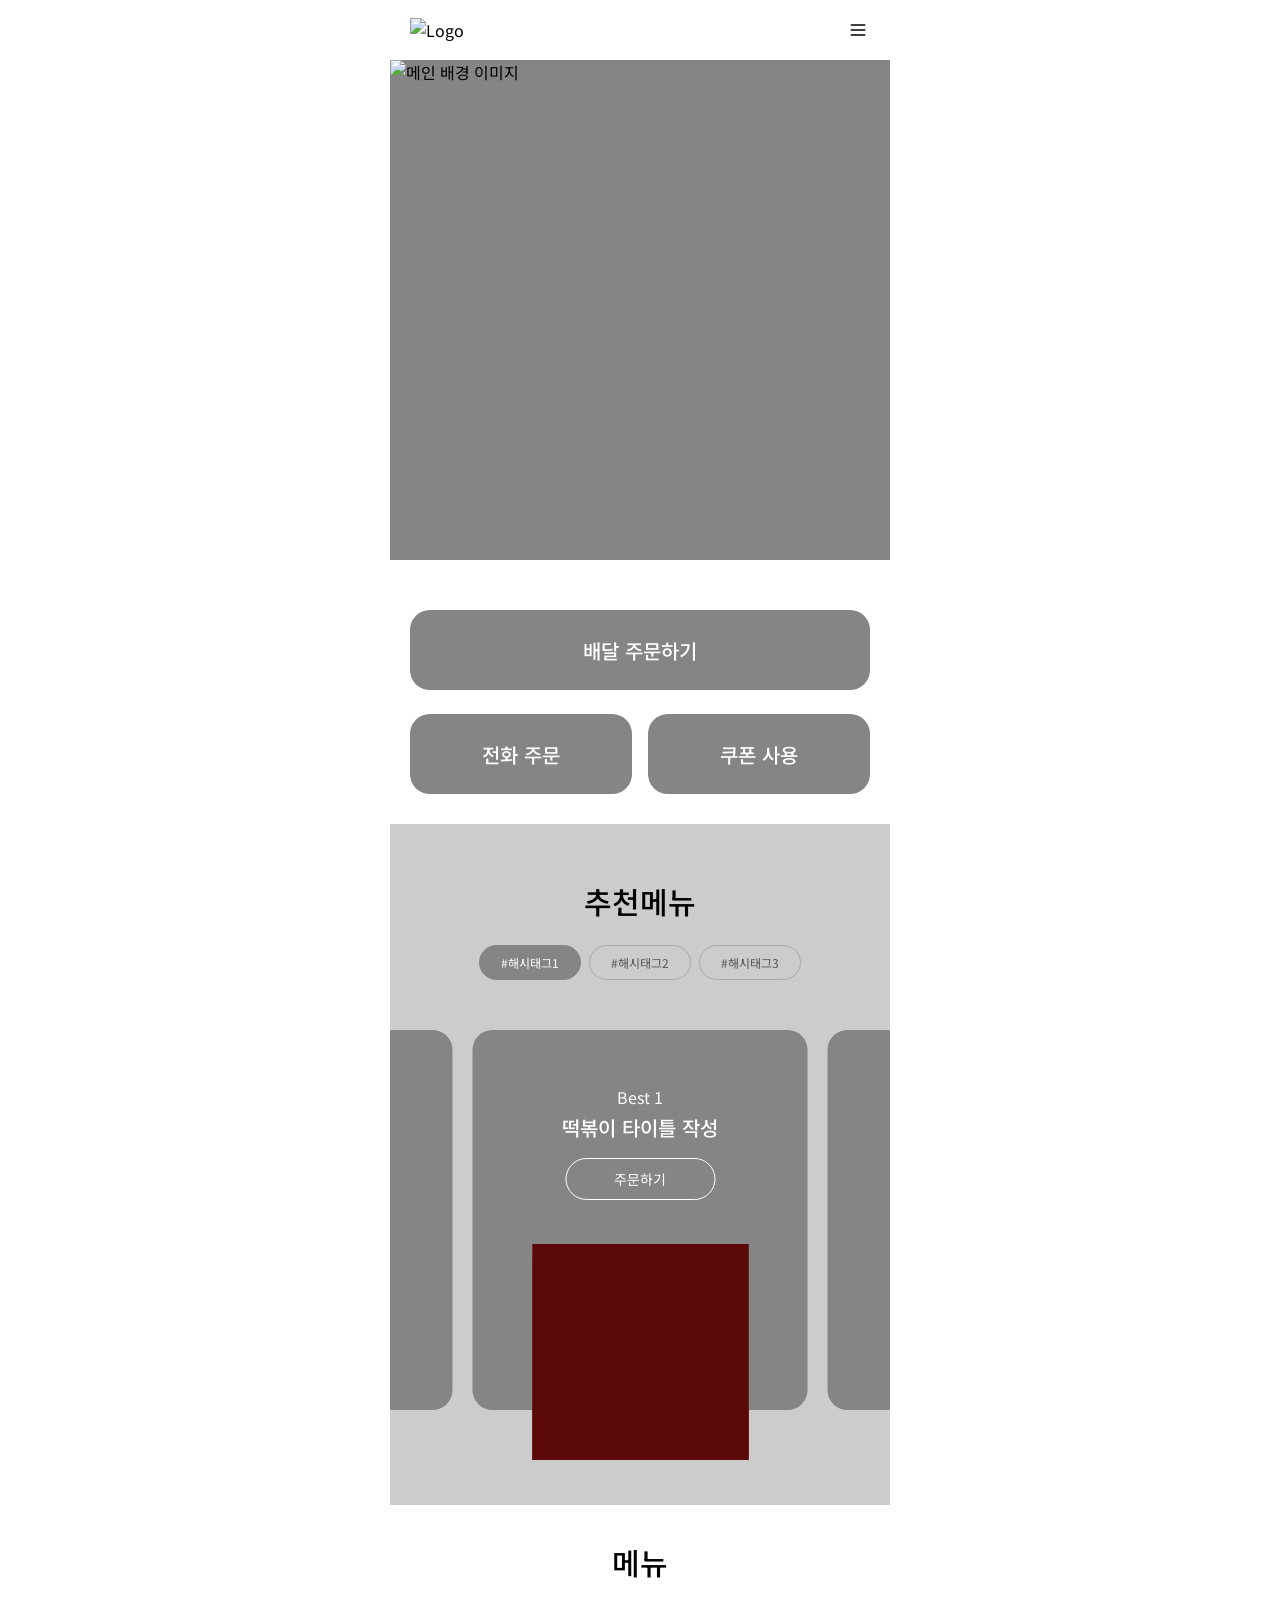
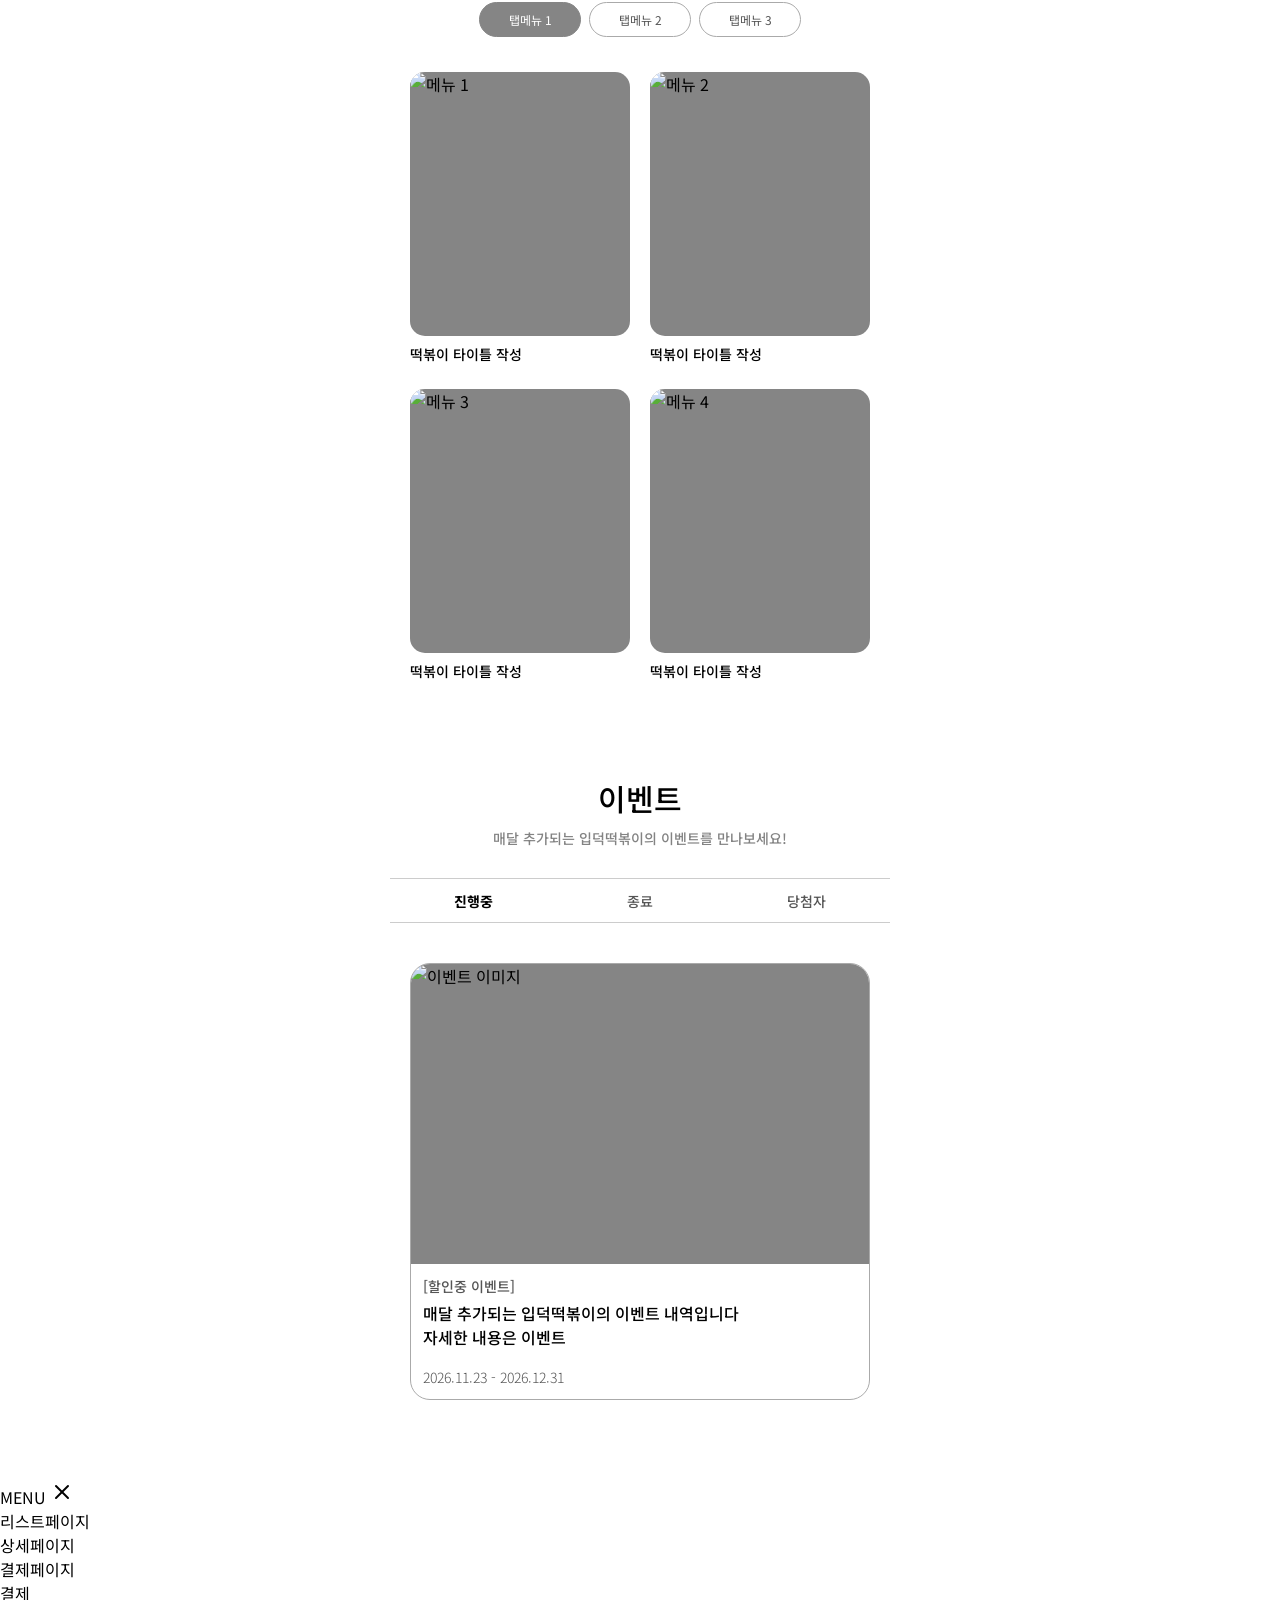
==== index.html @ 05d6b5d4 "main page finish" ====
<!DOCTYPE html>
<html lang="ko">
<head>
    <meta charset="UTF-8">
    <meta name="viewport" content="width=device-width, initial-scale=1.0">

    <title>Main Page</title>

    <!-- Google Font -->
    <link rel="preconnect" href="https://fonts.googleapis.com">
    <link rel="preconnect" href="https://fonts.gstatic.com" crossorigin>
    <link href="https://fonts.googleapis.com/css2?family=Noto+Sans+KR:wght@300;400;500;700&display=swap" rel="stylesheet">

     <link rel="stylesheet" href="css/style.css">

      <!-- Lucide Icons -->
    <!-- <script src="https://unpkg.com/lucide@latest"></script> -->
</head>
<body>

    <div class="container">

        <!-- HEADER -->
        <header class="header">
            <a href="index.html" class="logo">
        <img src="images/logo.png" alt="Logo">
    </a>

    <button class="menu-button" type="button"
            aria-label="메뉴 열기"
            aria-expanded="false"
            aria-controls="side-menu">
        <svg xmlns="http://www.w3.org/2000/svg"
             width="24" height="24"
             viewBox="0 0 24 24"
             fill="none"
             stroke="currentColor"
             stroke-width="2"
             stroke-linecap="round"
             stroke-linejoin="round">
            <path d="M4 12h16"/>
            <path d="M4 18h16"/>
            <path d="M4 6h16"/>
        </svg>
    </button>
        </header>


        <!-- HERO SECTION -->
        <section class="hero">
            <img src="images/hero.jpg" alt="메인 배경 이미지">
        </section>


        <!-- SECTION 1 : ORDER BUTTONS -->
        <section class="section-1">

            <a href="#" class="order-button delivery-button">
                배달 주문하기
            </a>

            <div class="order-button-group">

                <a href="#" class="order-button">
                    전화 주문
                </a>

                <a href="#" class="order-button">
                    쿠폰 사용
                </a>

            </div>

        </section>


        <!-- SECTION 2 : RECOMMEND MENU -->
        <section class="section-2">

            <div class="section-inner">

                <h2 class="section-title">
                    추천메뉴
                </h2>

                <!-- HASHTAG -->
                <div class="tag-list">
                    <button class="tag active" type="button">#해시태그1</button>
                    <button class="tag" type="button">#해시태그2</button>
                    <button class="tag" type="button">#해시태그3</button>
                </div>

            </div>

            <!-- RECOMMEND CAROUSEL -->
            <div class="recommend-list">

                <article class="recommend-card side-card">
                    <div class="recommend-image"></div>
                </article>

                <article class="recommend-card main-card">

                    <div class="recommend-info">
                        <p>Best 1</p>
                        <h3>떡볶이 타이틀 작성</h3>
                        <a href="#" class="small-button">주문하기</a>
                    </div>

                    <div class="recommend-image">
                        <img src="images/recommend-1.jpg" alt="추천 메뉴 이미지">
                    </div>

                </article>

                <article class="recommend-card side-card">
                    <div class="recommend-image"></div>
                </article>

            </div>

        </section>


        <!-- SECTION 3 : MENU -->
        <section class="section-3">

            <div class="section-inner">

                <h2 class="section-title">
                    메뉴
                </h2>

                <!-- MENU TABS -->
                <div class="tag-list">
                    <button class="tag active" type="button">탭메뉴 1</button>
                    <button class="tag" type="button">탭메뉴 2</button>
                    <button class="tag" type="button">탭메뉴 3</button>
                </div>

                <!-- MENU GRID -->
                <div class="menu-grid">

                    <a href="#" class="menu-card">
                        <div class="menu-image">
                            <img src="images/menu-1.jpg" alt="메뉴 1">
                        </div>
                        <h3>떡볶이 타이틀 작성</h3>
                    </a>

                    <a href="#" class="menu-card">
                        <div class="menu-image">
                            <img src="images/menu-2.jpg" alt="메뉴 2">
                        </div>
                        <h3>떡볶이 타이틀 작성</h3>
                    </a>

                    <a href="#" class="menu-card">
                        <div class="menu-image">
                            <img src="images/menu-3.jpg" alt="메뉴 3">
                        </div>
                        <h3>떡볶이 타이틀 작성</h3>
                    </a>

                    <a href="#" class="menu-card">
                        <div class="menu-image">
                            <img src="images/menu-4.jpg" alt="메뉴 4">
                        </div>
                        <h3>떡볶이 타이틀 작성</h3>
                    </a>

                </div>

            </div>

        </section>


        <!-- SECTION 4 : EVENT -->
        <section class="section-4">

            <div class="section-inner">

                <h2 class="section-title">
                    이벤트
                </h2>

                <p class="event-description">
                    매달 추가되는 입덕떡볶이의 이벤트를 만나보세요!
                </p>

            </div>

            <!-- EVENT TABS -->
            <div class="event-tabs">

                <button class="event-tab active" type="button">
                    진행중
                </button>

                <button class="event-tab" type="button">
                    종료
                </button>

                <button class="event-tab" type="button">
                    당첨자
                </button>

            </div>


            <!-- EVENT CARD -->
            <div class="event-list">

                <a href="#" class="event-card">

                    <div class="event-image">
                        <img src="images/event-1.jpg" alt="이벤트 이미지">
                    </div>

                    <div class="event-info">

                        <p class="event-subtitle">
                            [할인중 이벤트]
                        </p>

                        <h3 class="event-title">
                            매달 추가되는 입덕떡볶이의 이벤트 내역입니다
                            <br>
                            자세한 내용은 이벤트
                        </h3>

                        <p class="event-date">
                            2026.11.23 - 2026.12.31
                        </p>

                    </div>

                </a>

            </div>

        </section>

    </div>
    <!-- MENU OVERLAY -->
<div class="menu-overlay"></div>

<!-- SIDE MENU -->
<nav class="side-menu" id="side-menu">

    <div class="side-menu-header">
        <span>MENU</span>

        <button class="close-button" type="button"
                aria-label="메뉴 닫기">
            <svg xmlns="http://www.w3.org/2000/svg"
                 width="24" height="24"
                 viewBox="0 0 24 24"
                 fill="none"
                 stroke="currentColor"
                 stroke-width="2"
                 stroke-linecap="round"
                 stroke-linejoin="round">
                <path d="M18 6 6 18"/>
                <path d="m6 6 12 12"/>
            </svg>
        </button>
    </div>

    <ul class="side-menu-list">
        <li><a href="/sub/lists/list.html">리스트페이지</a></li>
        <li><a href="/sub/detail/detail.html">상세페이지</a></li>
        <li><a href="/sub/payment/payment.html">결제페이지</a></li>
        <li><a href="/sub/payment_finish/payment_finish.html">결제</a></li>
    </ul>

</nav>
<script>
    const menuButton = document.querySelector('.menu-button');
    const closeButton = document.querySelector('.close-button');
    const menuOverlay = document.querySelector('.menu-overlay');
    const sideMenu = document.querySelector('.side-menu');

    // 메뉴 열기
    function openMenu() {
        sideMenu.classList.add('active');
        menuOverlay.classList.add('active');

        menuButton.setAttribute('aria-expanded', 'true');
    }

    // 메뉴 닫기
    function closeMenu() {
        sideMenu.classList.remove('active');
        menuOverlay.classList.remove('active');

        menuButton.setAttribute('aria-expanded', 'false');
    }

    menuButton.addEventListener('click', openMenu);
    closeButton.addEventListener('click', closeMenu);
    menuOverlay.addEventListener('click', closeMenu);
</script>

</body>
</html>
---- css/style.css ----
/* =================================
   GLOBAL
================================= */

* {
    margin: 0;
    padding: 0;
    box-sizing: border-box;
}

body {
    width: 100%;
    font-family: 'Noto Sans KR', sans-serif;
    color: #000000;
    background: #ffffff;
}

a {
    text-decoration: none;
    /* color: inherit; */
    color :black;
}

button {
    font-family: inherit;
    cursor: pointer;
    border: none;
    background: none;
}

.container {
    width: 100%;
    max-width: 500px;
    margin: 0 auto;
    overflow: hidden;
}

.section-inner {
    padding-left: 20px;
    padding-right: 20px;
}


/* =================================
   COMMON SECTION TITLE
================================= */

.section-title {
    font-size: 30px;
    font-weight: 500;
    color: #000000;
    text-align: center;
}


/* =================================
   HEADER
================================= */

.header {
    width: 100%;
    height: 60px;
    padding: 0 20px;

    display: flex;
    align-items: center;
    justify-content: space-between;

    background: #ffffff;
}

.logo {
    display: flex;
    align-items: center;
}

.logo img {
    display: block;
    width: auto;
    height: auto;
    max-height: 40px;
}

.menu-button {
    width: 24px;
    height: 24px;

    display: flex;
    align-items: center;
    justify-content: center;

    color: #000000;
}

.menu-button svg {
    width: 20px;
    height: 20px;
}


/* =================================
   HERO SECTION
================================= */

.hero {
    width: 100%;
    height: 500px;
    background: #858585;
    overflow: hidden;
}

.hero img {
    width: 100%;
    height: 100%;
    display: block;
    object-fit: cover;
}


/* =================================
   SECTION 1 : ORDER
================================= */

.section-1 {
    padding: 50px 20px 30px;
    background: #ffffff;
}

.order-button {
    height: 80px;
    border-radius: 20px;
    background: #858585;
    color: #ffffff;

    display: flex;
    align-items: center;
    justify-content: center;

    font-size: 20px;
    font-weight: 500;
}

.delivery-button {
    width: 100%;
}

.order-button-group {
    display: flex;
    gap: 16px;
    margin-top: 24px;
}

.order-button-group .order-button {
    width: 50%;
}


/* =================================
   SECTION 2 : RECOMMEND MENU
================================= */

.section-2 {
    padding-top: 55px;
    padding-bottom: 95px;
    background: #cccccc;
    overflow: hidden;
}

.section-2 .section-title {
    margin-bottom: 22px;
}


/* HASHTAG */

.tag-list {
    display: flex;
    justify-content: center;
    align-items: center;
    gap: 8px;
}

.tag {
    min-width: 102px;
    height: 35px;
    padding: 0 12px;

    border: 1px solid #aaaaaa;
    border-radius: 30px;

    font-size: 12px;
    font-weight: 400;
    color: #555555;
    white-space: nowrap;
}

.tag.active {
    background: #858585;
    border-color: #858585;
    color: #ffffff;
}


/* RECOMMEND CAROUSEL */

.recommend-list {
    display: flex;
    align-items: center;
    justify-content: center;
    gap: 20px;

    width: max-content;
    position: relative;
    left: 50%;
    transform: translateX(-50%);

    margin-top: 50px;
}

.recommend-card {
    width: 335px;
    height: 380px;
    flex-shrink: 0;

    border-radius: 20px;
    background: #858585;

    overflow: hidden;
}

.main-card {
    display: flex;
    flex-direction: column;
    align-items: center;
    position: relative;
    overflow: visible;
}

.side-card {
    width: 100px;
    height: 380px;
}

.recommend-info {
    width: 100%;
    padding-top: 55px;

    text-align: center;
    color: #ffffff;
}

.recommend-info p {
    font-size: 16px;
    font-weight: 400;
}

.recommend-info h3 {
    margin-top: 4px;
    font-size: 20px;
    font-weight: 500;
}

.small-button {
    width: 150px;
    height: 42px;
    margin-top: 16px;

    border: 1px solid #ffffff;
    border-radius: 30px;

    display: inline-flex;
    align-items: center;
    justify-content: center;

    color: #ffffff;
    font-size: 14px;
    font-weight: 400;
}

.recommend-image {
    width: 216px;
    height: 216px;

    position: absolute;
    bottom: -50px;
    left: 50%;
    transform: translateX(-50%);

    margin-top: 0;

    background: #5a0808;
    overflow: hidden;
}

.recommend-image img {
    width: 100%;
    height: 100%;
    display: block;
    object-fit: cover;
}


/* =================================
   SECTION 3 : MENU
================================= */

.section-3 {
    padding-top: 35px;
    padding-bottom: 60px;
    background: #ffffff;
}

.section-3 .section-title {
    margin-bottom: 18px;
}

.section-3 .tag-list {
    margin-bottom: 35px;
}


/* MENU GRID */

.menu-grid {
    display: grid;
    grid-template-columns: repeat(2, minmax(0, 1fr));
    column-gap: 20px;
    row-gap: 25px;
}

.menu-card {
    display: block;
    min-width: 0;
}

.menu-image {
    width: 100%;
    aspect-ratio: 1 / 1.2;

    border-radius: 15px;
    background: #858585;
    overflow: hidden;
}

.menu-image img {
    width: 100%;
    height: 100%;
    display: block;
    object-fit: cover;
}

.menu-card h3 {
    margin-top: 8px;

    font-size: 14px;
    font-weight: 500;
    color: #000000;
}


/* =================================
   SECTION 4 : EVENT
================================= */

.section-4 {
    padding-top: 35px;
    padding-bottom: 80px;
    background: #ffffff;
}

.section-4 .section-title {
    margin-bottom: 8px;
}


/* EVENT DESCRIPTION */

.event-description {
    text-align: center;
    font-size: 14px;
    font-weight: 500;
    color: #838383;
}


/* EVENT TABS */

.event-tabs {
    width: 100%;
    height: 45px;
    margin-top: 30px;

    display: flex;
    align-items: center;

    border-top: 1px solid #cccccc;
    border-bottom: 1px solid #cccccc;
}

.event-tab {
    width: 33.333%;
    height: 100%;

    font-size: 14px;
    font-weight: 500;
    color: #555555;
}

.event-tab.active {
    font-weight: 700;
    color: #000000;
}


/* EVENT CARD */

.event-list {
    padding: 40px 20px 0;
}

.event-card {
    display: block;
    width: 100%;

    border: 1px solid #aaaaaa;
    border-radius: 20px;
    overflow: hidden;
    background: #ffffff;
}

.event-image {
    width: 100%;
    height: 300px;

    background: #858585;
    overflow: hidden;
}

.event-image img {
    width: 100%;
    height: 100%;
    display: block;
    object-fit: cover;
}

.event-info {
    padding: 12px;
}

.event-subtitle {
    font-size: 14px;
    font-weight: 500;
    color: #555555;
}

.event-title {
    margin-top: 5px;

    font-size: 16px;
    font-weight: 500;
    color: #000000;
}

.event-date {
    margin-top: 18px;

    font-size: 14px;
    font-weight: 300;
    color: #555555;
}


/* =================================
   RESPONSIVE
================================= */

@media (max-width: 360px) {

    .menu-grid {
        column-gap: 12px;
    }

    .tag {
        min-width: auto;
        padding: 0 12px;
    }

    .recommend-card {
        width: 300px;
    }

    .side-card {
        width: 80px;
    }


}
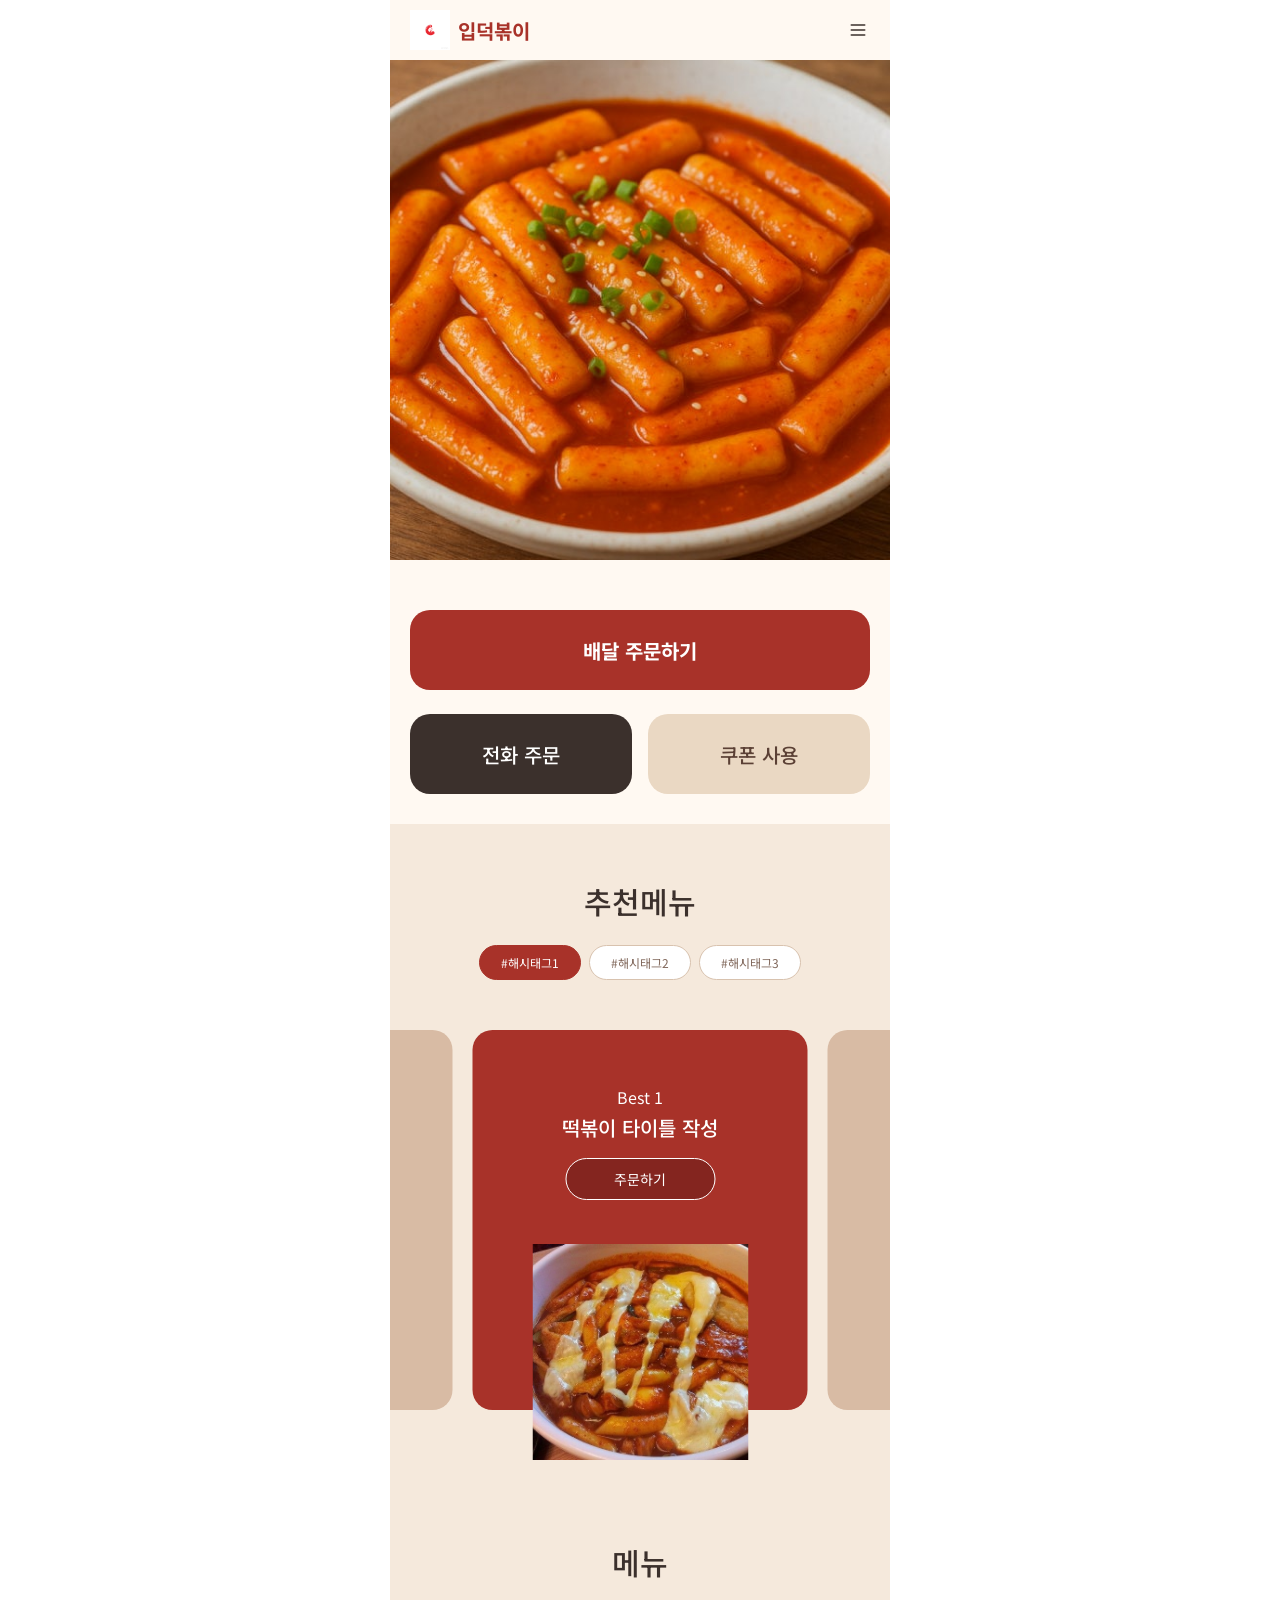
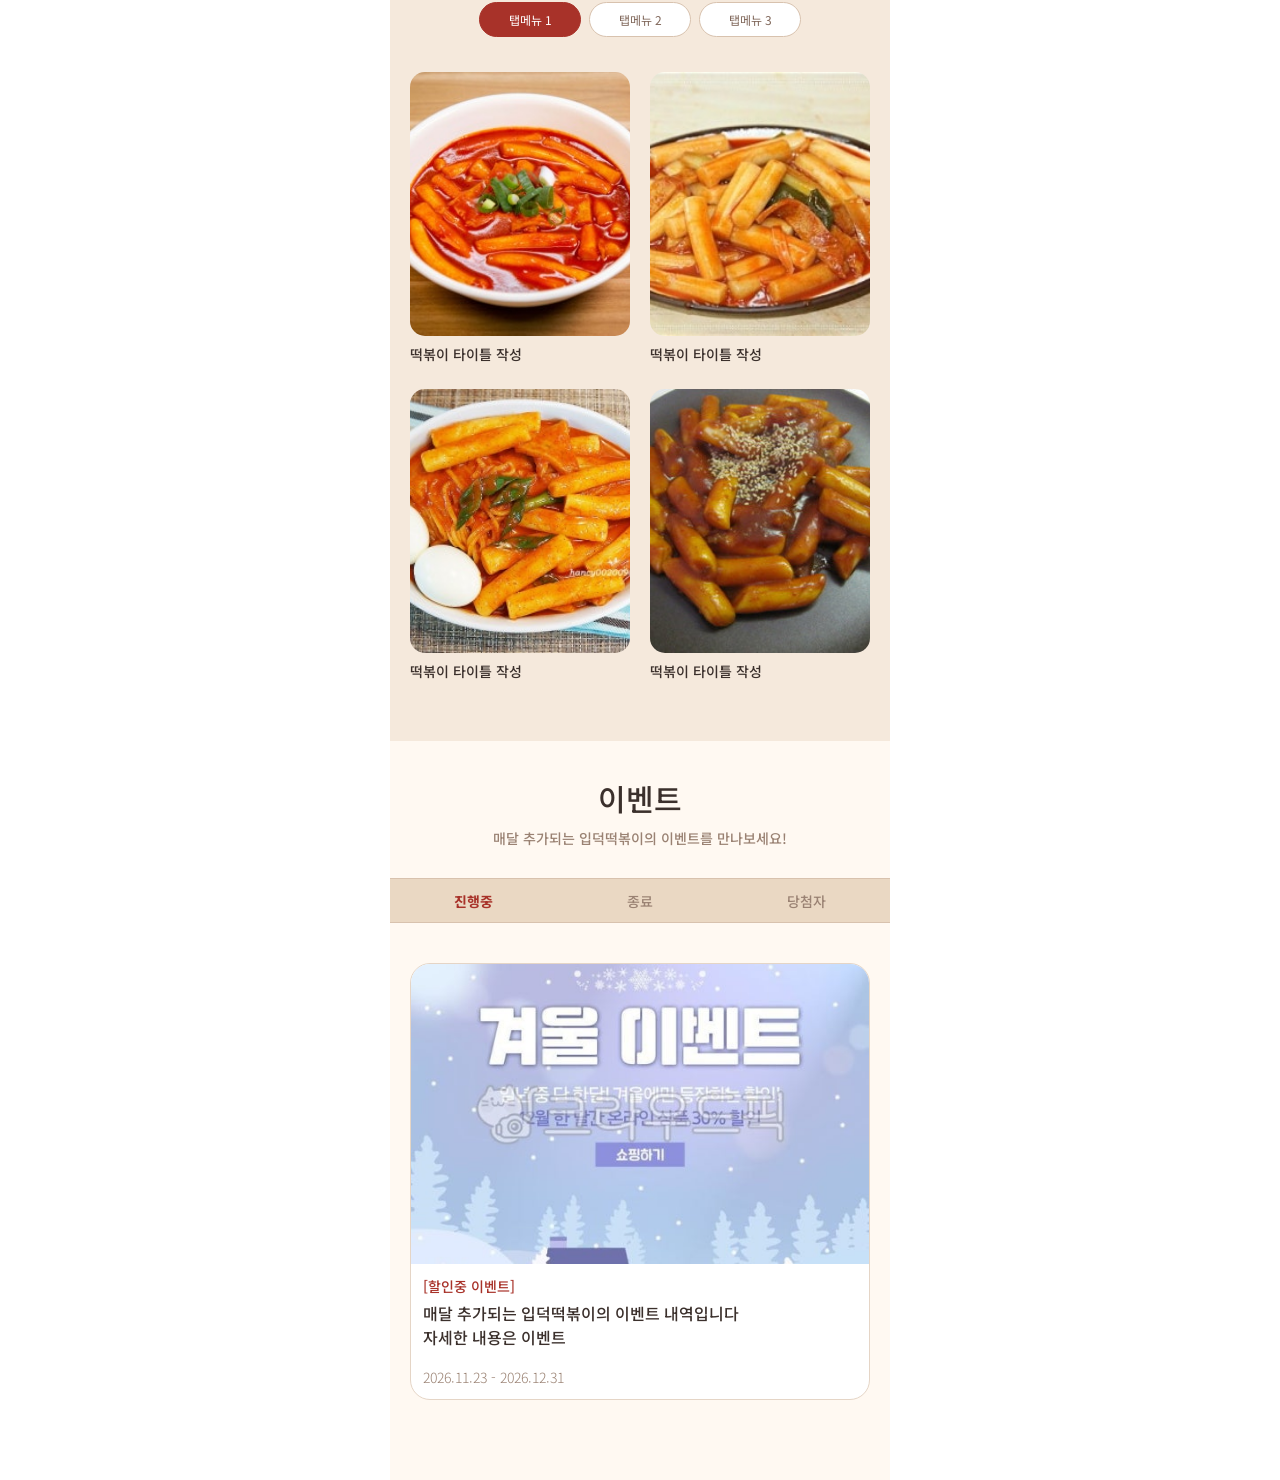
==== commit a2b38b95: "배포_1" ====
--- a/index.html
+++ b/index.html
@@ -24,7 +24,8 @@
         <!-- HEADER -->
         <header class="header">
             <a href="index.html" class="logo">
-        <img src="images/logo.png" alt="Logo">
+        <img src="img/logo.jpg" alt="Logo">
+        <span>입덕볶이</span>
     </a>
 
     <button class="menu-button" type="button"
@@ -49,14 +50,14 @@
 
         <!-- HERO SECTION -->
         <section class="hero">
-            <img src="images/hero.jpg" alt="메인 배경 이미지">
+            <img src="img/main_1.jpg" alt="메인 배경 이미지">
         </section>
 
 
         <!-- SECTION 1 : ORDER BUTTONS -->
         <section class="section-1">
 
-            <a href="#" class="order-button delivery-button">
+            <a href="./sub/detail/detail.html" class="order-button delivery-button">
                 배달 주문하기
             </a>
 
@@ -109,7 +110,7 @@
                     </div>
 
                     <div class="recommend-image">
-                        <img src="images/recommend-1.jpg" alt="추천 메뉴 이미지">
+                        <img src="img/recommend_img.jpg" alt="추천 메뉴 이미지">
                     </div>
 
                 </article>
@@ -142,30 +143,30 @@
                 <!-- MENU GRID -->
                 <div class="menu-grid">
 
-                    <a href="#" class="menu-card">
+                    <a href="./sub/lists/lists.html" class="menu-card">
                         <div class="menu-image">
-                            <img src="images/menu-1.jpg" alt="메뉴 1">
+                            <img src="img/menu_1.jpg" alt="메뉴 1">
                         </div>
                         <h3>떡볶이 타이틀 작성</h3>
                     </a>
 
-                    <a href="#" class="menu-card">
+                    <a href="./sub/lists/lists.html" class="menu-card">
                         <div class="menu-image">
-                            <img src="images/menu-2.jpg" alt="메뉴 2">
+                            <img src="img/menu_2.jpg" alt="메뉴 2">
                         </div>
                         <h3>떡볶이 타이틀 작성</h3>
                     </a>
 
-                    <a href="#" class="menu-card">
+                    <a href="./sub/lists/lists.html" class="menu-card">
                         <div class="menu-image">
-                            <img src="images/menu-3.jpg" alt="메뉴 3">
+                            <img src="img/menu_3.jpg" alt="메뉴 3">
                         </div>
                         <h3>떡볶이 타이틀 작성</h3>
                     </a>
 
-                    <a href="#" class="menu-card">
+                    <a href="./sub/lists/lists.html" class="menu-card">
                         <div class="menu-image">
-                            <img src="images/menu-4.jpg" alt="메뉴 4">
+                            <img src="img/menu_4.jpg" alt="메뉴 4">
                         </div>
                         <h3>떡볶이 타이틀 작성</h3>
                     </a>
@@ -216,7 +217,7 @@
                 <a href="#" class="event-card">
 
                     <div class="event-image">
-                        <img src="images/event-1.jpg" alt="이벤트 이미지">
+                        <img src="img/event_1.jpg" alt="이벤트 이미지">
                     </div>
 
                     <div class="event-info">
@@ -269,12 +270,12 @@
         </button>
     </div>
 
-    <ul class="side-menu-list">
-        <li><a href="/sub/lists/list.html">리스트페이지</a></li>
-        <li><a href="/sub/detail/detail.html">상세페이지</a></li>
-        <li><a href="/sub/payment/payment.html">결제페이지</a></li>
-        <li><a href="/sub/payment_finish/payment_finish.html">결제</a></li>
-    </ul>
+   <ul class="side-menu-list">
+    <li><a href="./sub/lists/lists.html">리스트페이지</a></li>
+    <li><a href="./sub/detail/detail.html">상세페이지</a></li>
+    <li><a href="./sub/payment/payment.html">결제페이지</a></li>
+    <li><a href="./sub/payment_finish/payment_finish.html">결제완료페이지</a></li>
+</ul>
 
 </nav>
 <script>
--- a/css/style.css
+++ b/css/style.css
@@ -12,14 +12,13 @@
 body {
     width: 100%;
     font-family: 'Noto Sans KR', sans-serif;
-    color: #000000;
+    color: #3B302C;
     background: #ffffff;
 }
 
 a {
     text-decoration: none;
-    /* color: inherit; */
-    color :black;
+    color: black;
 }
 
 button {
@@ -49,7 +48,7 @@
 .section-title {
     font-size: 30px;
     font-weight: 500;
-    color: #000000;
+    color: #3B302C;
     text-align: center;
 }
 
@@ -61,25 +60,34 @@
 .header {
     width: 100%;
     height: 60px;
+    min-height: 60px;
     padding: 0 20px;
 
     display: flex;
     align-items: center;
     justify-content: space-between;
 
-    background: #ffffff;
+    background: #FFF9F2;
 }
 
 .logo {
     display: flex;
     align-items: center;
+    gap: 8px;
+    text-decoration: none;
 }
 
 .logo img {
     display: block;
     width: auto;
-    height: auto;
-    max-height: 40px;
+    height: 40px;
+    object-fit: contain;
+}
+
+.logo span {
+    font-size: 20px;
+    font-weight: 700;
+    color: #A83229;
 }
 
 .menu-button {
@@ -90,7 +98,7 @@
     align-items: center;
     justify-content: center;
 
-    color: #000000;
+    color: #3B302C;
 }
 
 .menu-button svg {
@@ -106,7 +114,7 @@
 .hero {
     width: 100%;
     height: 500px;
-    background: #858585;
+    background: #EAD8C3;
     overflow: hidden;
 }
 
@@ -124,13 +132,13 @@
 
 .section-1 {
     padding: 50px 20px 30px;
-    background: #ffffff;
+    background: #FFF9F2;
 }
 
 .order-button {
     height: 80px;
     border-radius: 20px;
-    background: #858585;
+    background: #A83229;
     color: #ffffff;
 
     display: flex;
@@ -143,6 +151,14 @@
 
 .delivery-button {
     width: 100%;
+    background: #A83229;
+    color: #ffffff;
+    font-weight: 700;
+    transition: 0.2s;
+}
+
+.delivery-button:hover {
+    background: #84251F;
 }
 
 .order-button-group {
@@ -153,6 +169,18 @@
 
 .order-button-group .order-button {
     width: 50%;
+}
+
+/* 전화 주문 */
+.order-button-group .order-button:first-child {
+    background: #3B302C;
+    color: #ffffff;
+}
+
+/* 쿠폰 사용 */
+.order-button-group .order-button:last-child {
+    background: #EAD8C3;
+    color: #5B4035;
 }
 
 
@@ -163,7 +191,7 @@
 .section-2 {
     padding-top: 55px;
     padding-bottom: 95px;
-    background: #cccccc;
+    background: #F5E9DC;
     overflow: hidden;
 }
 
@@ -186,18 +214,19 @@
     height: 35px;
     padding: 0 12px;
 
-    border: 1px solid #aaaaaa;
+    border: 1px solid #D8C2AE;
     border-radius: 30px;
 
+    background: #FFFFFF;
     font-size: 12px;
     font-weight: 400;
-    color: #555555;
+    color: #80675A;
     white-space: nowrap;
 }
 
 .tag.active {
-    background: #858585;
-    border-color: #858585;
+    background: #A83229;
+    border-color: #A83229;
     color: #ffffff;
 }
 
@@ -224,7 +253,7 @@
     flex-shrink: 0;
 
     border-radius: 20px;
-    background: #858585;
+    background: #A83229;
 
     overflow: hidden;
 }
@@ -240,6 +269,7 @@
 .side-card {
     width: 100px;
     height: 380px;
+    background: #D8BBA4;
 }
 
 .recommend-info {
@@ -273,6 +303,7 @@
     align-items: center;
     justify-content: center;
 
+    background: #84251F;
     color: #ffffff;
     font-size: 14px;
     font-weight: 400;
@@ -289,7 +320,7 @@
 
     margin-top: 0;
 
-    background: #5a0808;
+    background: none;
     overflow: hidden;
 }
 
@@ -308,7 +339,7 @@
 .section-3 {
     padding-top: 35px;
     padding-bottom: 60px;
-    background: #ffffff;
+    background: #F5E9DC;
 }
 
 .section-3 .section-title {
@@ -339,7 +370,7 @@
     aspect-ratio: 1 / 1.2;
 
     border-radius: 15px;
-    background: #858585;
+    background: #EAD8C3;
     overflow: hidden;
 }
 
@@ -355,7 +386,7 @@
 
     font-size: 14px;
     font-weight: 500;
-    color: #000000;
+    color: #3B302C;
 }
 
 
@@ -366,7 +397,7 @@
 .section-4 {
     padding-top: 35px;
     padding-bottom: 80px;
-    background: #ffffff;
+    background: #FFF9F2;
 }
 
 .section-4 .section-title {
@@ -380,7 +411,7 @@
     text-align: center;
     font-size: 14px;
     font-weight: 500;
-    color: #838383;
+    color: #9A8273;
 }
 
 
@@ -394,8 +425,9 @@
     display: flex;
     align-items: center;
 
-    border-top: 1px solid #cccccc;
-    border-bottom: 1px solid #cccccc;
+    background: #EAD8C3;
+    border-top: 1px solid #D8C2AE;
+    border-bottom: 1px solid #D8C2AE;
 }
 
 .event-tab {
@@ -404,12 +436,12 @@
 
     font-size: 14px;
     font-weight: 500;
-    color: #555555;
+    color: #9A8273;
 }
 
 .event-tab.active {
     font-weight: 700;
-    color: #000000;
+    color: #A83229;
 }
 
 
@@ -423,7 +455,7 @@
     display: block;
     width: 100%;
 
-    border: 1px solid #aaaaaa;
+    border: 1px solid #E5D5C6;
     border-radius: 20px;
     overflow: hidden;
     background: #ffffff;
@@ -433,7 +465,7 @@
     width: 100%;
     height: 300px;
 
-    background: #858585;
+    background: #EAD8C3;
     overflow: hidden;
 }
 
@@ -451,7 +483,7 @@
 .event-subtitle {
     font-size: 14px;
     font-weight: 500;
-    color: #555555;
+    color: #A83229;
 }
 
 .event-title {
@@ -459,7 +491,7 @@
 
     font-size: 16px;
     font-weight: 500;
-    color: #000000;
+    color: #3B302C;
 }
 
 .event-date {
@@ -467,7 +499,7 @@
 
     font-size: 14px;
     font-weight: 300;
-    color: #555555;
+    color: #9A8273;
 }
 
 
@@ -494,7 +526,94 @@
         width: 80px;
     }
 
-
-}
-
-
+}
+
+
+/* =================================
+   SIDE MENU
+================================= */
+
+.menu-overlay {
+    position: fixed;
+    top: 0;
+    left: 0;
+    width: 100%;
+    height: 100vh;
+
+    background: rgba(0, 0, 0, 0.5);
+
+    opacity: 0;
+    visibility: hidden;
+
+    transition: opacity 0.3s ease;
+    z-index: 1000;
+}
+
+.menu-overlay.active {
+    opacity: 1;
+    visibility: visible;
+}
+
+.side-menu {
+    position: fixed;
+    top: 0;
+    right: 0;
+
+    width: min(66.666vw, 333px);
+    height: 100vh;
+
+    padding: 25px 20px;
+    background: #FFFFFF;
+
+    transform: translateX(100%);
+    transition: transform 0.3s ease;
+
+    z-index: 1001;
+}
+
+.side-menu.active {
+    transform: translateX(0);
+}
+
+.side-menu-header {
+    display: flex;
+    align-items: center;
+    justify-content: space-between;
+
+    padding-bottom: 25px;
+    border-bottom: 1px solid #EADFD4;
+
+    font-size: 20px;
+    font-weight: 700;
+    color: #3B302C;
+}
+
+.close-button {
+    width: 24px;
+    height: 24px;
+
+    display: flex;
+    align-items: center;
+    justify-content: center;
+}
+
+.side-menu-list {
+    list-style: none;
+    margin-top: 20px;
+}
+
+.side-menu-list li {
+    border-bottom: 1px solid #EADFD4;
+}
+
+.side-menu-list a {
+    display: flex;
+    align-items: center;
+
+    width: 100%;
+    min-height: 65px;
+
+    font-size: 16px;
+    font-weight: 500;
+    color: #3B302C;
+}
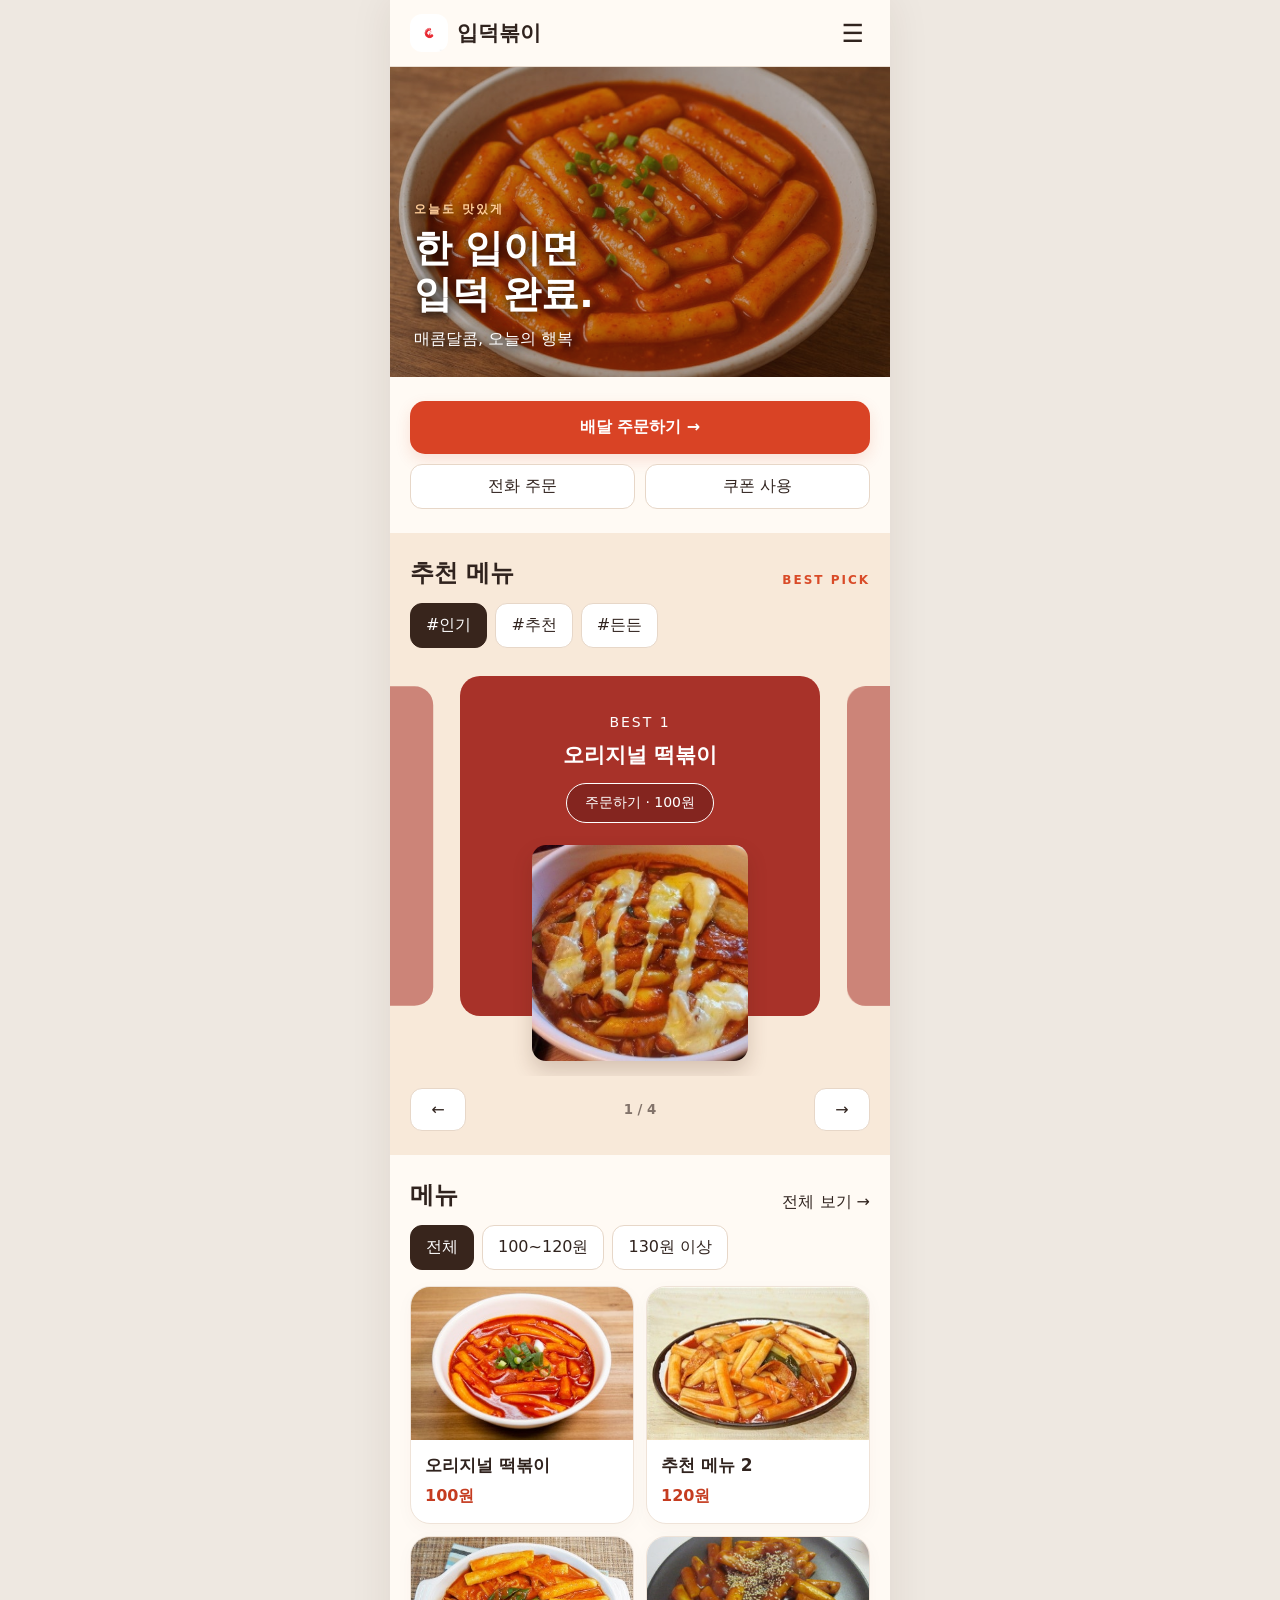
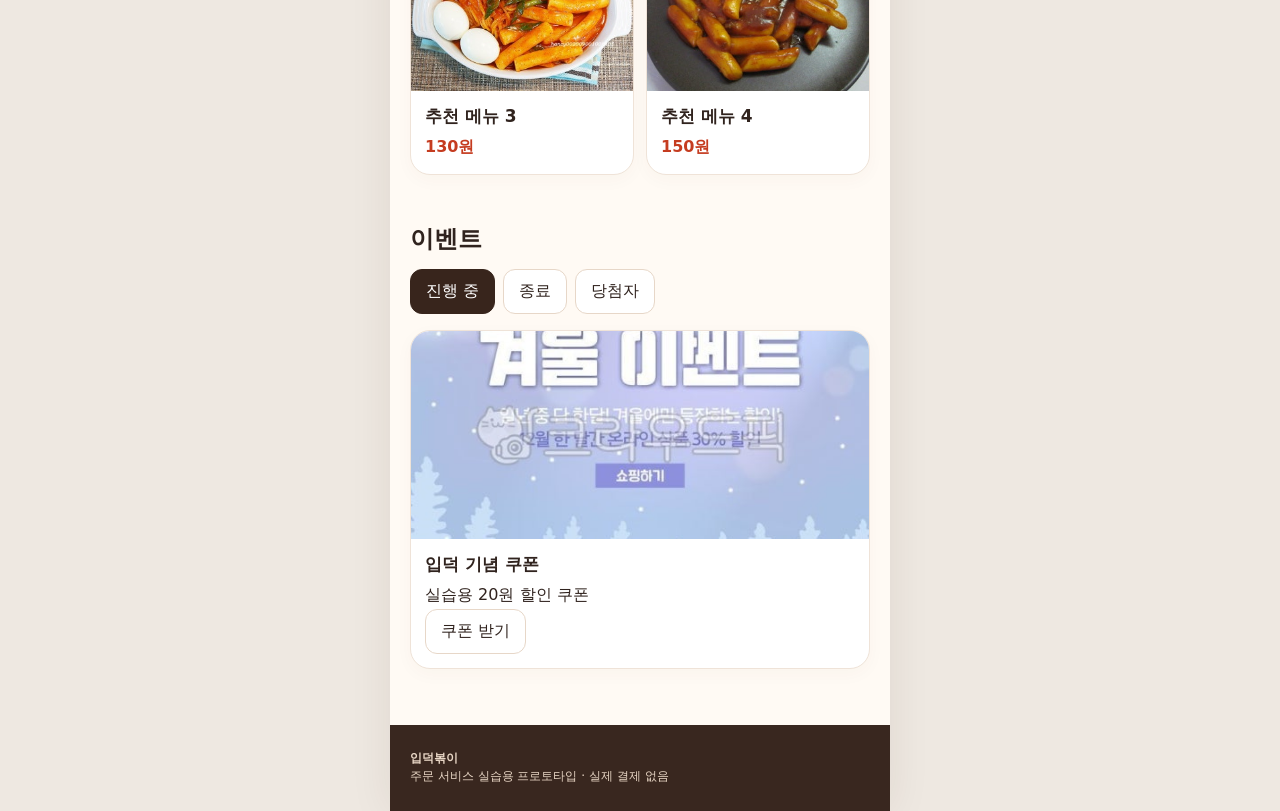
==== commit 06786d58: "AI업뎃" ====
--- a/index.html
+++ b/index.html
@@ -1,309 +1 @@
-
-<!DOCTYPE html>
-<html lang="ko">
-<head>
-    <meta charset="UTF-8">
-    <meta name="viewport" content="width=device-width, initial-scale=1.0">
-
-    <title>Main Page</title>
-
-    <!-- Google Font -->
-    <link rel="preconnect" href="https://fonts.googleapis.com">
-    <link rel="preconnect" href="https://fonts.gstatic.com" crossorigin>
-    <link href="https://fonts.googleapis.com/css2?family=Noto+Sans+KR:wght@300;400;500;700&display=swap" rel="stylesheet">
-
-     <link rel="stylesheet" href="css/style.css">
-
-      <!-- Lucide Icons -->
-    <!-- <script src="https://unpkg.com/lucide@latest"></script> -->
-</head>
-<body>
-
-    <div class="container">
-
-        <!-- HEADER -->
-        <header class="header">
-            <a href="index.html" class="logo">
-        <img src="img/logo.jpg" alt="Logo">
-        <span>입덕볶이</span>
-    </a>
-
-    <button class="menu-button" type="button"
-            aria-label="메뉴 열기"
-            aria-expanded="false"
-            aria-controls="side-menu">
-        <svg xmlns="http://www.w3.org/2000/svg"
-             width="24" height="24"
-             viewBox="0 0 24 24"
-             fill="none"
-             stroke="currentColor"
-             stroke-width="2"
-             stroke-linecap="round"
-             stroke-linejoin="round">
-            <path d="M4 12h16"/>
-            <path d="M4 18h16"/>
-            <path d="M4 6h16"/>
-        </svg>
-    </button>
-        </header>
-
-
-        <!-- HERO SECTION -->
-        <section class="hero">
-            <img src="img/main_1.jpg" alt="메인 배경 이미지">
-        </section>
-
-
-        <!-- SECTION 1 : ORDER BUTTONS -->
-        <section class="section-1">
-
-            <a href="./sub/detail/detail.html" class="order-button delivery-button">
-                배달 주문하기
-            </a>
-
-            <div class="order-button-group">
-
-                <a href="#" class="order-button">
-                    전화 주문
-                </a>
-
-                <a href="#" class="order-button">
-                    쿠폰 사용
-                </a>
-
-            </div>
-
-        </section>
-
-
-        <!-- SECTION 2 : RECOMMEND MENU -->
-        <section class="section-2">
-
-            <div class="section-inner">
-
-                <h2 class="section-title">
-                    추천메뉴
-                </h2>
-
-                <!-- HASHTAG -->
-                <div class="tag-list">
-                    <button class="tag active" type="button">#해시태그1</button>
-                    <button class="tag" type="button">#해시태그2</button>
-                    <button class="tag" type="button">#해시태그3</button>
-                </div>
-
-            </div>
-
-            <!-- RECOMMEND CAROUSEL -->
-            <div class="recommend-list">
-
-                <article class="recommend-card side-card">
-                    <div class="recommend-image"></div>
-                </article>
-
-                <article class="recommend-card main-card">
-
-                    <div class="recommend-info">
-                        <p>Best 1</p>
-                        <h3>떡볶이 타이틀 작성</h3>
-                        <a href="#" class="small-button">주문하기</a>
-                    </div>
-
-                    <div class="recommend-image">
-                        <img src="img/recommend_img.jpg" alt="추천 메뉴 이미지">
-                    </div>
-
-                </article>
-
-                <article class="recommend-card side-card">
-                    <div class="recommend-image"></div>
-                </article>
-
-            </div>
-
-        </section>
-
-
-        <!-- SECTION 3 : MENU -->
-        <section class="section-3">
-
-            <div class="section-inner">
-
-                <h2 class="section-title">
-                    메뉴
-                </h2>
-
-                <!-- MENU TABS -->
-                <div class="tag-list">
-                    <button class="tag active" type="button">탭메뉴 1</button>
-                    <button class="tag" type="button">탭메뉴 2</button>
-                    <button class="tag" type="button">탭메뉴 3</button>
-                </div>
-
-                <!-- MENU GRID -->
-                <div class="menu-grid">
-
-                    <a href="./sub/lists/lists.html" class="menu-card">
-                        <div class="menu-image">
-                            <img src="img/menu_1.jpg" alt="메뉴 1">
-                        </div>
-                        <h3>떡볶이 타이틀 작성</h3>
-                    </a>
-
-                    <a href="./sub/lists/lists.html" class="menu-card">
-                        <div class="menu-image">
-                            <img src="img/menu_2.jpg" alt="메뉴 2">
-                        </div>
-                        <h3>떡볶이 타이틀 작성</h3>
-                    </a>
-
-                    <a href="./sub/lists/lists.html" class="menu-card">
-                        <div class="menu-image">
-                            <img src="img/menu_3.jpg" alt="메뉴 3">
-                        </div>
-                        <h3>떡볶이 타이틀 작성</h3>
-                    </a>
-
-                    <a href="./sub/lists/lists.html" class="menu-card">
-                        <div class="menu-image">
-                            <img src="img/menu_4.jpg" alt="메뉴 4">
-                        </div>
-                        <h3>떡볶이 타이틀 작성</h3>
-                    </a>
-
-                </div>
-
-            </div>
-
-        </section>
-
-
-        <!-- SECTION 4 : EVENT -->
-        <section class="section-4">
-
-            <div class="section-inner">
-
-                <h2 class="section-title">
-                    이벤트
-                </h2>
-
-                <p class="event-description">
-                    매달 추가되는 입덕떡볶이의 이벤트를 만나보세요!
-                </p>
-
-            </div>
-
-            <!-- EVENT TABS -->
-            <div class="event-tabs">
-
-                <button class="event-tab active" type="button">
-                    진행중
-                </button>
-
-                <button class="event-tab" type="button">
-                    종료
-                </button>
-
-                <button class="event-tab" type="button">
-                    당첨자
-                </button>
-
-            </div>
-
-
-            <!-- EVENT CARD -->
-            <div class="event-list">
-
-                <a href="#" class="event-card">
-
-                    <div class="event-image">
-                        <img src="img/event_1.jpg" alt="이벤트 이미지">
-                    </div>
-
-                    <div class="event-info">
-
-                        <p class="event-subtitle">
-                            [할인중 이벤트]
-                        </p>
-
-                        <h3 class="event-title">
-                            매달 추가되는 입덕떡볶이의 이벤트 내역입니다
-                            <br>
-                            자세한 내용은 이벤트
-                        </h3>
-
-                        <p class="event-date">
-                            2026.11.23 - 2026.12.31
-                        </p>
-
-                    </div>
-
-                </a>
-
-            </div>
-
-        </section>
-
-    </div>
-    <!-- MENU OVERLAY -->
-<div class="menu-overlay"></div>
-
-<!-- SIDE MENU -->
-<nav class="side-menu" id="side-menu">
-
-    <div class="side-menu-header">
-        <span>MENU</span>
-
-        <button class="close-button" type="button"
-                aria-label="메뉴 닫기">
-            <svg xmlns="http://www.w3.org/2000/svg"
-                 width="24" height="24"
-                 viewBox="0 0 24 24"
-                 fill="none"
-                 stroke="currentColor"
-                 stroke-width="2"
-                 stroke-linecap="round"
-                 stroke-linejoin="round">
-                <path d="M18 6 6 18"/>
-                <path d="m6 6 12 12"/>
-            </svg>
-        </button>
-    </div>
-
-   <ul class="side-menu-list">
-    <li><a href="./sub/lists/lists.html">리스트페이지</a></li>
-    <li><a href="./sub/detail/detail.html">상세페이지</a></li>
-    <li><a href="./sub/payment/payment.html">결제페이지</a></li>
-    <li><a href="./sub/payment_finish/payment_finish.html">결제완료페이지</a></li>
-</ul>
-
-</nav>
-<script>
-    const menuButton = document.querySelector('.menu-button');
-    const closeButton = document.querySelector('.close-button');
-    const menuOverlay = document.querySelector('.menu-overlay');
-    const sideMenu = document.querySelector('.side-menu');
-
-    // 메뉴 열기
-    function openMenu() {
-        sideMenu.classList.add('active');
-        menuOverlay.classList.add('active');
-
-        menuButton.setAttribute('aria-expanded', 'true');
-    }
-
-    // 메뉴 닫기
-    function closeMenu() {
-        sideMenu.classList.remove('active');
-        menuOverlay.classList.remove('active');
-
-        menuButton.setAttribute('aria-expanded', 'false');
-    }
-
-    menuButton.addEventListener('click', openMenu);
-    closeButton.addEventListener('click', closeMenu);
-    menuOverlay.addEventListener('click', closeMenu);
-</script>
-
-</body>
-</html>
+<!doctype html><html lang="ko"><head><meta charset="utf-8"><meta name="viewport" content="width=device-width,initial-scale=1"><title>입덕볶이</title><link rel="stylesheet" href="css/style.css"></head><body data-page="0" data-root=""><div id="app"></div><script src="js/app.js"></script></body></html>
--- a/css/style.css
+++ b/css/style.css
@@ -1,619 +1,3 @@
-
-/* =================================
-   GLOBAL
-================================= */
-
-* {
-    margin: 0;
-    padding: 0;
-    box-sizing: border-box;
-}
-
-body {
-    width: 100%;
-    font-family: 'Noto Sans KR', sans-serif;
-    color: #3B302C;
-    background: #ffffff;
-}
-
-a {
-    text-decoration: none;
-    color: black;
-}
-
-button {
-    font-family: inherit;
-    cursor: pointer;
-    border: none;
-    background: none;
-}
-
-.container {
-    width: 100%;
-    max-width: 500px;
-    margin: 0 auto;
-    overflow: hidden;
-}
-
-.section-inner {
-    padding-left: 20px;
-    padding-right: 20px;
-}
-
-
-/* =================================
-   COMMON SECTION TITLE
-================================= */
-
-.section-title {
-    font-size: 30px;
-    font-weight: 500;
-    color: #3B302C;
-    text-align: center;
-}
-
-
-/* =================================
-   HEADER
-================================= */
-
-.header {
-    width: 100%;
-    height: 60px;
-    min-height: 60px;
-    padding: 0 20px;
-
-    display: flex;
-    align-items: center;
-    justify-content: space-between;
-
-    background: #FFF9F2;
-}
-
-.logo {
-    display: flex;
-    align-items: center;
-    gap: 8px;
-    text-decoration: none;
-}
-
-.logo img {
-    display: block;
-    width: auto;
-    height: 40px;
-    object-fit: contain;
-}
-
-.logo span {
-    font-size: 20px;
-    font-weight: 700;
-    color: #A83229;
-}
-
-.menu-button {
-    width: 24px;
-    height: 24px;
-
-    display: flex;
-    align-items: center;
-    justify-content: center;
-
-    color: #3B302C;
-}
-
-.menu-button svg {
-    width: 20px;
-    height: 20px;
-}
-
-
-/* =================================
-   HERO SECTION
-================================= */
-
-.hero {
-    width: 100%;
-    height: 500px;
-    background: #EAD8C3;
-    overflow: hidden;
-}
-
-.hero img {
-    width: 100%;
-    height: 100%;
-    display: block;
-    object-fit: cover;
-}
-
-
-/* =================================
-   SECTION 1 : ORDER
-================================= */
-
-.section-1 {
-    padding: 50px 20px 30px;
-    background: #FFF9F2;
-}
-
-.order-button {
-    height: 80px;
-    border-radius: 20px;
-    background: #A83229;
-    color: #ffffff;
-
-    display: flex;
-    align-items: center;
-    justify-content: center;
-
-    font-size: 20px;
-    font-weight: 500;
-}
-
-.delivery-button {
-    width: 100%;
-    background: #A83229;
-    color: #ffffff;
-    font-weight: 700;
-    transition: 0.2s;
-}
-
-.delivery-button:hover {
-    background: #84251F;
-}
-
-.order-button-group {
-    display: flex;
-    gap: 16px;
-    margin-top: 24px;
-}
-
-.order-button-group .order-button {
-    width: 50%;
-}
-
-/* 전화 주문 */
-.order-button-group .order-button:first-child {
-    background: #3B302C;
-    color: #ffffff;
-}
-
-/* 쿠폰 사용 */
-.order-button-group .order-button:last-child {
-    background: #EAD8C3;
-    color: #5B4035;
-}
-
-
-/* =================================
-   SECTION 2 : RECOMMEND MENU
-================================= */
-
-.section-2 {
-    padding-top: 55px;
-    padding-bottom: 95px;
-    background: #F5E9DC;
-    overflow: hidden;
-}
-
-.section-2 .section-title {
-    margin-bottom: 22px;
-}
-
-
-/* HASHTAG */
-
-.tag-list {
-    display: flex;
-    justify-content: center;
-    align-items: center;
-    gap: 8px;
-}
-
-.tag {
-    min-width: 102px;
-    height: 35px;
-    padding: 0 12px;
-
-    border: 1px solid #D8C2AE;
-    border-radius: 30px;
-
-    background: #FFFFFF;
-    font-size: 12px;
-    font-weight: 400;
-    color: #80675A;
-    white-space: nowrap;
-}
-
-.tag.active {
-    background: #A83229;
-    border-color: #A83229;
-    color: #ffffff;
-}
-
-
-/* RECOMMEND CAROUSEL */
-
-.recommend-list {
-    display: flex;
-    align-items: center;
-    justify-content: center;
-    gap: 20px;
-
-    width: max-content;
-    position: relative;
-    left: 50%;
-    transform: translateX(-50%);
-
-    margin-top: 50px;
-}
-
-.recommend-card {
-    width: 335px;
-    height: 380px;
-    flex-shrink: 0;
-
-    border-radius: 20px;
-    background: #A83229;
-
-    overflow: hidden;
-}
-
-.main-card {
-    display: flex;
-    flex-direction: column;
-    align-items: center;
-    position: relative;
-    overflow: visible;
-}
-
-.side-card {
-    width: 100px;
-    height: 380px;
-    background: #D8BBA4;
-}
-
-.recommend-info {
-    width: 100%;
-    padding-top: 55px;
-
-    text-align: center;
-    color: #ffffff;
-}
-
-.recommend-info p {
-    font-size: 16px;
-    font-weight: 400;
-}
-
-.recommend-info h3 {
-    margin-top: 4px;
-    font-size: 20px;
-    font-weight: 500;
-}
-
-.small-button {
-    width: 150px;
-    height: 42px;
-    margin-top: 16px;
-
-    border: 1px solid #ffffff;
-    border-radius: 30px;
-
-    display: inline-flex;
-    align-items: center;
-    justify-content: center;
-
-    background: #84251F;
-    color: #ffffff;
-    font-size: 14px;
-    font-weight: 400;
-}
-
-.recommend-image {
-    width: 216px;
-    height: 216px;
-
-    position: absolute;
-    bottom: -50px;
-    left: 50%;
-    transform: translateX(-50%);
-
-    margin-top: 0;
-
-    background: none;
-    overflow: hidden;
-}
-
-.recommend-image img {
-    width: 100%;
-    height: 100%;
-    display: block;
-    object-fit: cover;
-}
-
-
-/* =================================
-   SECTION 3 : MENU
-================================= */
-
-.section-3 {
-    padding-top: 35px;
-    padding-bottom: 60px;
-    background: #F5E9DC;
-}
-
-.section-3 .section-title {
-    margin-bottom: 18px;
-}
-
-.section-3 .tag-list {
-    margin-bottom: 35px;
-}
-
-
-/* MENU GRID */
-
-.menu-grid {
-    display: grid;
-    grid-template-columns: repeat(2, minmax(0, 1fr));
-    column-gap: 20px;
-    row-gap: 25px;
-}
-
-.menu-card {
-    display: block;
-    min-width: 0;
-}
-
-.menu-image {
-    width: 100%;
-    aspect-ratio: 1 / 1.2;
-
-    border-radius: 15px;
-    background: #EAD8C3;
-    overflow: hidden;
-}
-
-.menu-image img {
-    width: 100%;
-    height: 100%;
-    display: block;
-    object-fit: cover;
-}
-
-.menu-card h3 {
-    margin-top: 8px;
-
-    font-size: 14px;
-    font-weight: 500;
-    color: #3B302C;
-}
-
-
-/* =================================
-   SECTION 4 : EVENT
-================================= */
-
-.section-4 {
-    padding-top: 35px;
-    padding-bottom: 80px;
-    background: #FFF9F2;
-}
-
-.section-4 .section-title {
-    margin-bottom: 8px;
-}
-
-
-/* EVENT DESCRIPTION */
-
-.event-description {
-    text-align: center;
-    font-size: 14px;
-    font-weight: 500;
-    color: #9A8273;
-}
-
-
-/* EVENT TABS */
-
-.event-tabs {
-    width: 100%;
-    height: 45px;
-    margin-top: 30px;
-
-    display: flex;
-    align-items: center;
-
-    background: #EAD8C3;
-    border-top: 1px solid #D8C2AE;
-    border-bottom: 1px solid #D8C2AE;
-}
-
-.event-tab {
-    width: 33.333%;
-    height: 100%;
-
-    font-size: 14px;
-    font-weight: 500;
-    color: #9A8273;
-}
-
-.event-tab.active {
-    font-weight: 700;
-    color: #A83229;
-}
-
-
-/* EVENT CARD */
-
-.event-list {
-    padding: 40px 20px 0;
-}
-
-.event-card {
-    display: block;
-    width: 100%;
-
-    border: 1px solid #E5D5C6;
-    border-radius: 20px;
-    overflow: hidden;
-    background: #ffffff;
-}
-
-.event-image {
-    width: 100%;
-    height: 300px;
-
-    background: #EAD8C3;
-    overflow: hidden;
-}
-
-.event-image img {
-    width: 100%;
-    height: 100%;
-    display: block;
-    object-fit: cover;
-}
-
-.event-info {
-    padding: 12px;
-}
-
-.event-subtitle {
-    font-size: 14px;
-    font-weight: 500;
-    color: #A83229;
-}
-
-.event-title {
-    margin-top: 5px;
-
-    font-size: 16px;
-    font-weight: 500;
-    color: #3B302C;
-}
-
-.event-date {
-    margin-top: 18px;
-
-    font-size: 14px;
-    font-weight: 300;
-    color: #9A8273;
-}
-
-
-/* =================================
-   RESPONSIVE
-================================= */
-
-@media (max-width: 360px) {
-
-    .menu-grid {
-        column-gap: 12px;
-    }
-
-    .tag {
-        min-width: auto;
-        padding: 0 12px;
-    }
-
-    .recommend-card {
-        width: 300px;
-    }
-
-    .side-card {
-        width: 80px;
-    }
-
-}
-
-
-/* =================================
-   SIDE MENU
-================================= */
-
-.menu-overlay {
-    position: fixed;
-    top: 0;
-    left: 0;
-    width: 100%;
-    height: 100vh;
-
-    background: rgba(0, 0, 0, 0.5);
-
-    opacity: 0;
-    visibility: hidden;
-
-    transition: opacity 0.3s ease;
-    z-index: 1000;
-}
-
-.menu-overlay.active {
-    opacity: 1;
-    visibility: visible;
-}
-
-.side-menu {
-    position: fixed;
-    top: 0;
-    right: 0;
-
-    width: min(66.666vw, 333px);
-    height: 100vh;
-
-    padding: 25px 20px;
-    background: #FFFFFF;
-
-    transform: translateX(100%);
-    transition: transform 0.3s ease;
-
-    z-index: 1001;
-}
-
-.side-menu.active {
-    transform: translateX(0);
-}
-
-.side-menu-header {
-    display: flex;
-    align-items: center;
-    justify-content: space-between;
-
-    padding-bottom: 25px;
-    border-bottom: 1px solid #EADFD4;
-
-    font-size: 20px;
-    font-weight: 700;
-    color: #3B302C;
-}
-
-.close-button {
-    width: 24px;
-    height: 24px;
-
-    display: flex;
-    align-items: center;
-    justify-content: center;
-}
-
-.side-menu-list {
-    list-style: none;
-    margin-top: 20px;
-}
-
-.side-menu-list li {
-    border-bottom: 1px solid #EADFD4;
-}
-
-.side-menu-list a {
-    display: flex;
-    align-items: center;
-
-    width: 100%;
-    min-height: 65px;
-
-    font-size: 16px;
-    font-weight: 500;
-    color: #3B302C;
-}
+*{box-sizing:border-box}body{margin:0;background:#eee8e1;color:#30231e;font-family:Pretendard,'Noto Sans KR',system-ui,sans-serif}button,a,input{font:inherit}button,a{cursor:pointer}a{color:inherit;text-decoration:none}button{border:0;background:none;color:inherit}button:focus-visible,a:focus-visible{outline:3px solid #ef7939}#app{max-width:500px;margin:auto;background:#fffaf4;min-height:100dvh;position:relative;box-shadow:0 0 40px #39220d15}header{position:sticky;top:0;z-index:5;background:#fffaf4f5;display:flex;align-items:center;justify-content:space-between;padding:14px 20px;border-bottom:1px solid #eaded2}header a{display:flex;align-items:center;gap:9px;font-weight:900;font-size:21px}header img{width:38px;height:38px;object-fit:cover;border-radius:12px}header button{font-size:25px}main{padding-bottom:32px}section{padding:24px 20px}h1,h2,h3,p{margin:0}h2{font-size:24px;margin-bottom:14px}p{line-height:1.65}small,.muted{color:#82736a}.hero{position:relative;padding:0;overflow:hidden;background:#3b1b12;color:white}.hero img{width:100%;height:310px;object-fit:cover;display:block;opacity:.7}.hero div{position:absolute;bottom:25px;left:24px;text-shadow:0 2px 12px #000}.hero h1{font-size:38px;line-height:1.2;margin:8px 0}.eyebrow{font-size:12px;letter-spacing:2px;font-weight:800;color:#d94b28}.hero .eyebrow{color:#ffce9a}.primary{display:block;background:#d94325;color:white;border-radius:15px;padding:16px;text-align:center;font-weight:800;width:100%;box-shadow:0 6px 15px #d9432525}.primary:active{transform:scale(.98)}.row{display:flex;gap:10px;align-items:center}.between{justify-content:space-between}.row>*{min-width:0}.secondary,.chip{border:1px solid #e7d7c8;border-radius:12px;padding:11px 15px;background:white}.row .secondary{flex:1;text-align:center}.chips{display:flex;gap:8px;flex-wrap:wrap;margin-bottom:16px}.chip.active{background:#38251c;color:white;border-color:#38251c}.card{background:white;border:1px solid #efe3d8;border-radius:20px;overflow:hidden;box-shadow:0 5px 18px #53301008}.card img{width:100%;aspect-ratio:1.45;object-fit:cover;display:block}.card .info{padding:14px}.card h3{font-size:17px;margin-bottom:6px}.price{font-weight:850;color:#c53c20}.grid{display:grid;grid-template-columns:1fr 1fr;gap:12px}.list{display:grid;gap:14px}.list .card{display:flex;align-items:center}.list .card img{width:42%;aspect-ratio:1.1}.list .info{flex:1}.recommend{background:#f8e9d9}.recommend .card img{aspect-ratio:2}.event img{aspect-ratio:2.2}.detail-photo{width:100%;height:280px;object-fit:cover}.option{display:flex;align-items:center;justify-content:space-between;padding:16px 0;border-bottom:1px solid #eee4da;cursor:pointer}.option input{accent-color:#d94325;width:20px;height:20px}.qty{display:flex;align-items:center;gap:18px;background:white;border:1px solid #e6d7ca;border-radius:12px;padding:4px}.qty button{width:36px;height:36px;font-size:22px}.sticky{position:sticky;bottom:0;background:#fffaf4f5;padding:14px 20px 20px;border-top:1px solid #e8d8cb;z-index:4}.summary{background:white;border-radius:18px;padding:18px;border:1px solid #eaded2}.summary img{width:100px;height:95px;object-fit:cover;border-radius:12px}.methods{display:grid;grid-template-columns:1fr 1fr;gap:10px}.methods button{padding:16px 8px;background:white;border:1px solid #e4d6c8;border-radius:12px}.methods .active{border:2px solid #d94325;background:#fff0e8}.overlay{position:fixed;inset:0;background:#0007;z-index:10;opacity:0;visibility:hidden;transition:.25s}.drawer{position:fixed;top:0;bottom:0;right:max(0px,calc((100vw - 500px)/2));width:min(76vw,360px);background:#fffaf4;z-index:11;transform:translateX(150%);visibility:hidden;transition:.28s;padding:24px}.drawer.open{transform:translateX(0);visibility:visible}.overlay.open{opacity:1;visibility:visible}.drawer a{display:block;padding:18px 0;border-bottom:1px solid #e9dcd0}.toast{position:fixed;bottom:90px;left:50%;transform:translateX(-50%);background:#30231e;color:white;padding:12px 20px;border-radius:30px;z-index:20;max-width:90vw;text-align:center}.success{text-align:center;padding:40px 20px}.check{display:grid;place-items:center;margin:0 auto 20px;width:76px;height:76px;border-radius:50%;background:#e4f3e5;color:#27804a;font-size:42px;animation:pop .4s ease}.fade{animation:fade .35s ease}@keyframes fade{from{opacity:0;transform:translateY(8px)}to{opacity:1;transform:none}}@keyframes pop{from{transform:scale(.4)}to{transform:scale(1)}}footer{padding:25px 20px;background:#39271f;color:#e8d6c5;font-size:12px}hr{border:0;border-top:1px solid #eaded2;margin:16px 0}@media(prefers-reduced-motion:reduce){*{animation:none!important;transition:none!important}}
+/* Original overlapping recommendation design */
+.rec-window{overflow:hidden;margin:0 -20px;padding:12px 0 60px;touch-action:pan-y}.rec-track{display:flex;gap:16px;width:72%;margin-left:14%;will-change:transform}.rec-slide{flex:0 0 100%;min-width:0;height:340px;position:relative;border-radius:20px;background:#a83229;color:white;text-align:center;padding:35px 10px 0;opacity:.55;transition:opacity .35s,scale .35s;scale:.94}.rec-slide.selected{opacity:1;scale:1}.rec-slide p{font-size:14px;letter-spacing:2px}.rec-slide h3{font-size:21px;margin:7px 0 14px}.rec-order{display:inline-block;border:1px solid #fff;border-radius:30px;padding:10px 18px;background:#84251f;font-size:14px}.rec-slide img{position:absolute;width:72%;max-width:216px;aspect-ratio:1;object-fit:cover;left:50%;bottom:-45px;transform:translateX(-50%);border-radius:14px;box-shadow:0 10px 20px #44200e30}.recommend #prev,.recommend #next{flex:0 0 56px}.recommend #count{font-weight:700}@media(max-width:360px){.rec-slide{height:300px}.rec-slide h3{font-size:18px}}
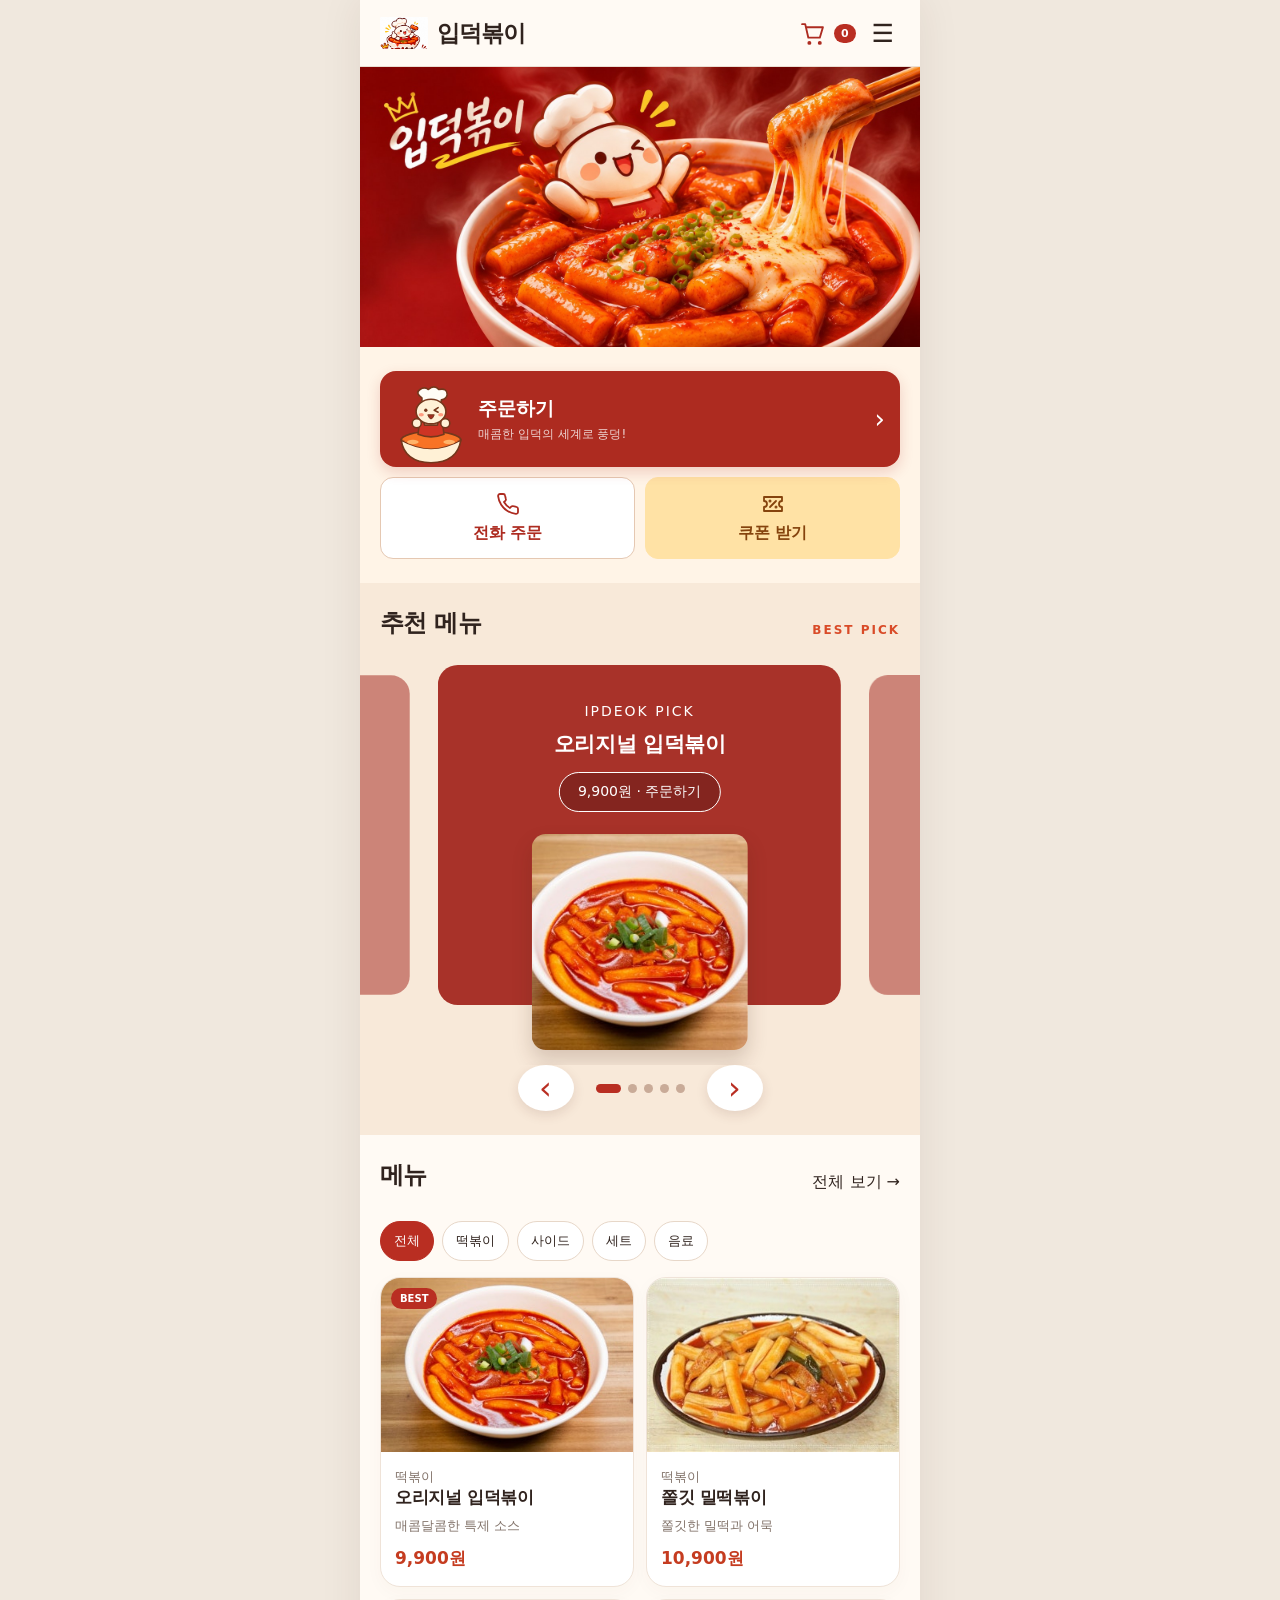
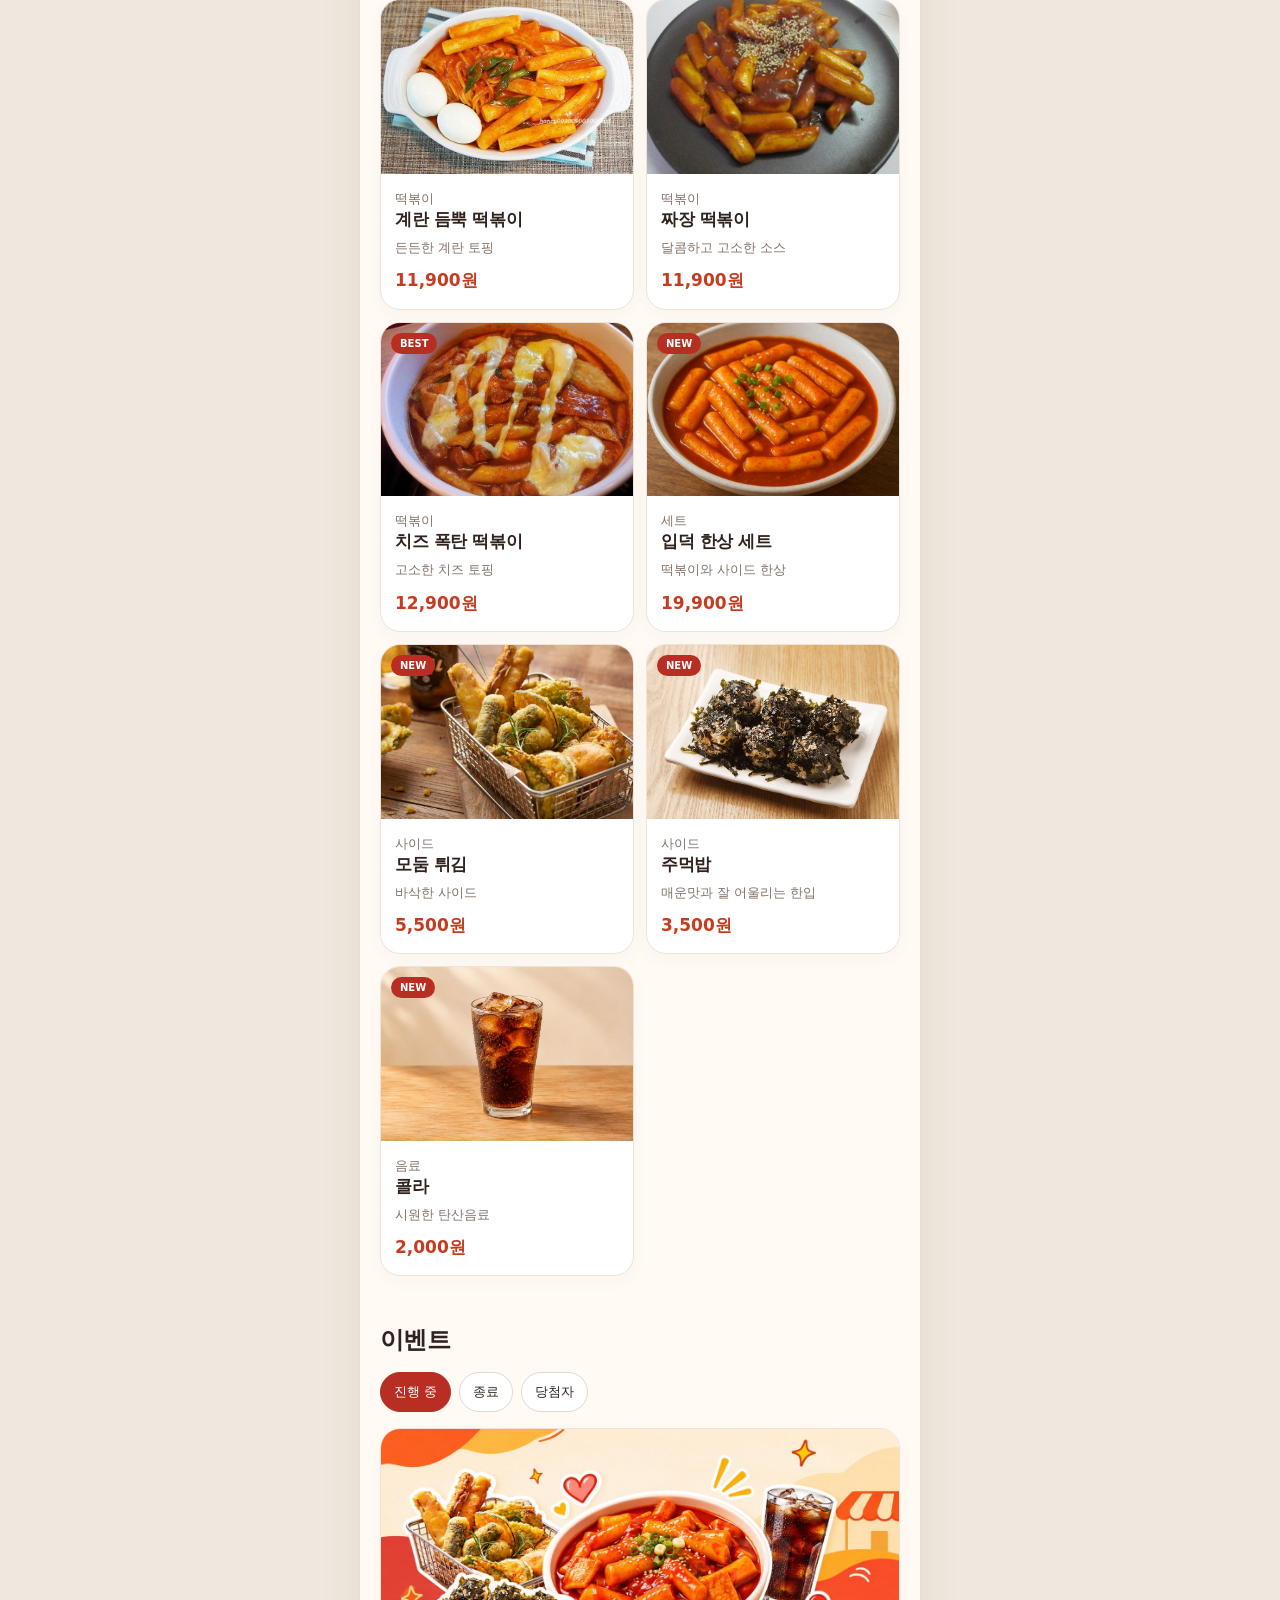
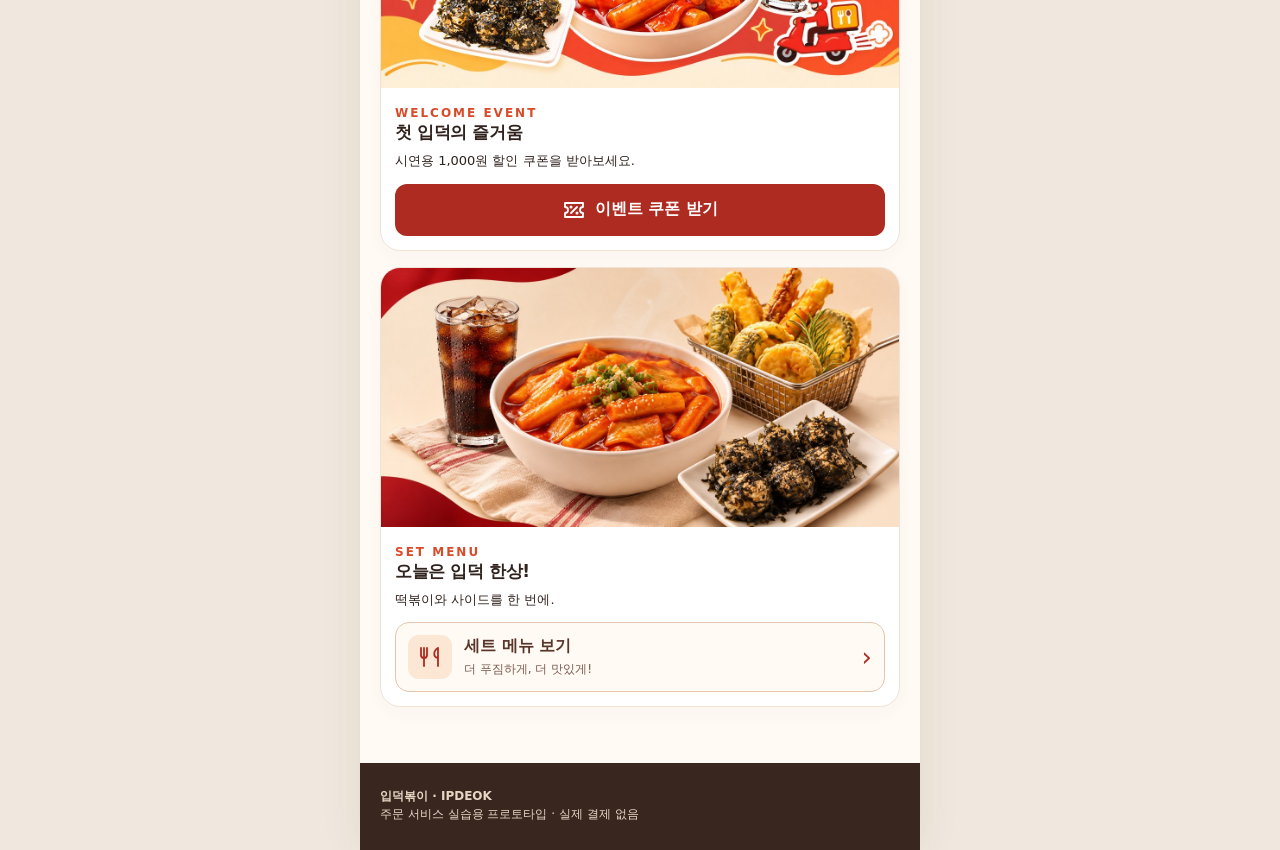
==== commit 6bd4bee6: "ai수정" ====
--- a/index.html
+++ b/index.html
@@ -1 +1 @@
-<!doctype html><html lang="ko"><head><meta charset="utf-8"><meta name="viewport" content="width=device-width,initial-scale=1"><title>입덕볶이</title><link rel="stylesheet" href="css/style.css"></head><body data-page="0" data-root=""><div id="app"></div><script src="js/app.js"></script></body></html>+<!doctype html><html lang="ko"><head><meta charset="utf-8"><meta name="viewport" content="width=device-width,initial-scale=1"><title>입덕볶이</title><link rel="stylesheet" href="css/style.css?v=37"></head><body data-page="0" data-root=""><div id="app"></div><script src="js/app.js?v=37"></script></body></html>
--- a/css/style.css
+++ b/css/style.css
@@ -1,3 +1,54 @@
 *{box-sizing:border-box}body{margin:0;background:#eee8e1;color:#30231e;font-family:Pretendard,'Noto Sans KR',system-ui,sans-serif}button,a,input{font:inherit}button,a{cursor:pointer}a{color:inherit;text-decoration:none}button{border:0;background:none;color:inherit}button:focus-visible,a:focus-visible{outline:3px solid #ef7939}#app{max-width:500px;margin:auto;background:#fffaf4;min-height:100dvh;position:relative;box-shadow:0 0 40px #39220d15}header{position:sticky;top:0;z-index:5;background:#fffaf4f5;display:flex;align-items:center;justify-content:space-between;padding:14px 20px;border-bottom:1px solid #eaded2}header a{display:flex;align-items:center;gap:9px;font-weight:900;font-size:21px}header img{width:38px;height:38px;object-fit:cover;border-radius:12px}header button{font-size:25px}main{padding-bottom:32px}section{padding:24px 20px}h1,h2,h3,p{margin:0}h2{font-size:24px;margin-bottom:14px}p{line-height:1.65}small,.muted{color:#82736a}.hero{position:relative;padding:0;overflow:hidden;background:#3b1b12;color:white}.hero img{width:100%;height:310px;object-fit:cover;display:block;opacity:.7}.hero div{position:absolute;bottom:25px;left:24px;text-shadow:0 2px 12px #000}.hero h1{font-size:38px;line-height:1.2;margin:8px 0}.eyebrow{font-size:12px;letter-spacing:2px;font-weight:800;color:#d94b28}.hero .eyebrow{color:#ffce9a}.primary{display:block;background:#d94325;color:white;border-radius:15px;padding:16px;text-align:center;font-weight:800;width:100%;box-shadow:0 6px 15px #d9432525}.primary:active{transform:scale(.98)}.row{display:flex;gap:10px;align-items:center}.between{justify-content:space-between}.row>*{min-width:0}.secondary,.chip{border:1px solid #e7d7c8;border-radius:12px;padding:11px 15px;background:white}.row .secondary{flex:1;text-align:center}.chips{display:flex;gap:8px;flex-wrap:wrap;margin-bottom:16px}.chip.active{background:#38251c;color:white;border-color:#38251c}.card{background:white;border:1px solid #efe3d8;border-radius:20px;overflow:hidden;box-shadow:0 5px 18px #53301008}.card img{width:100%;aspect-ratio:1.45;object-fit:cover;display:block}.card .info{padding:14px}.card h3{font-size:17px;margin-bottom:6px}.price{font-weight:850;color:#c53c20}.grid{display:grid;grid-template-columns:1fr 1fr;gap:12px}.list{display:grid;gap:14px}.list .card{display:flex;align-items:center}.list .card img{width:42%;aspect-ratio:1.1}.list .info{flex:1}.recommend{background:#f8e9d9}.recommend .card img{aspect-ratio:2}.event img{aspect-ratio:2.2}.detail-photo{width:100%;height:280px;object-fit:cover}.option{display:flex;align-items:center;justify-content:space-between;padding:16px 0;border-bottom:1px solid #eee4da;cursor:pointer}.option input{accent-color:#d94325;width:20px;height:20px}.qty{display:flex;align-items:center;gap:18px;background:white;border:1px solid #e6d7ca;border-radius:12px;padding:4px}.qty button{width:36px;height:36px;font-size:22px}.sticky{position:sticky;bottom:0;background:#fffaf4f5;padding:14px 20px 20px;border-top:1px solid #e8d8cb;z-index:4}.summary{background:white;border-radius:18px;padding:18px;border:1px solid #eaded2}.summary img{width:100px;height:95px;object-fit:cover;border-radius:12px}.methods{display:grid;grid-template-columns:1fr 1fr;gap:10px}.methods button{padding:16px 8px;background:white;border:1px solid #e4d6c8;border-radius:12px}.methods .active{border:2px solid #d94325;background:#fff0e8}.overlay{position:fixed;inset:0;background:#0007;z-index:10;opacity:0;visibility:hidden;transition:.25s}.drawer{position:fixed;top:0;bottom:0;right:max(0px,calc((100vw - 500px)/2));width:min(76vw,360px);background:#fffaf4;z-index:11;transform:translateX(150%);visibility:hidden;transition:.28s;padding:24px}.drawer.open{transform:translateX(0);visibility:visible}.overlay.open{opacity:1;visibility:visible}.drawer a{display:block;padding:18px 0;border-bottom:1px solid #e9dcd0}.toast{position:fixed;bottom:90px;left:50%;transform:translateX(-50%);background:#30231e;color:white;padding:12px 20px;border-radius:30px;z-index:20;max-width:90vw;text-align:center}.success{text-align:center;padding:40px 20px}.check{display:grid;place-items:center;margin:0 auto 20px;width:76px;height:76px;border-radius:50%;background:#e4f3e5;color:#27804a;font-size:42px;animation:pop .4s ease}.fade{animation:fade .35s ease}@keyframes fade{from{opacity:0;transform:translateY(8px)}to{opacity:1;transform:none}}@keyframes pop{from{transform:scale(.4)}to{transform:scale(1)}}footer{padding:25px 20px;background:#39271f;color:#e8d6c5;font-size:12px}hr{border:0;border-top:1px solid #eaded2;margin:16px 0}@media(prefers-reduced-motion:reduce){*{animation:none!important;transition:none!important}}
 /* Original overlapping recommendation design */
 .rec-window{overflow:hidden;margin:0 -20px;padding:12px 0 60px;touch-action:pan-y}.rec-track{display:flex;gap:16px;width:72%;margin-left:14%;will-change:transform}.rec-slide{flex:0 0 100%;min-width:0;height:340px;position:relative;border-radius:20px;background:#a83229;color:white;text-align:center;padding:35px 10px 0;opacity:.55;transition:opacity .35s,scale .35s;scale:.94}.rec-slide.selected{opacity:1;scale:1}.rec-slide p{font-size:14px;letter-spacing:2px}.rec-slide h3{font-size:21px;margin:7px 0 14px}.rec-order{display:inline-block;border:1px solid #fff;border-radius:30px;padding:10px 18px;background:#84251f;font-size:14px}.rec-slide img{position:absolute;width:72%;max-width:216px;aspect-ratio:1;object-fit:cover;left:50%;bottom:-45px;transform:translateX(-50%);border-radius:14px;box-shadow:0 10px 20px #44200e30}.recommend #prev,.recommend #next{flex:0 0 56px}.recommend #count{font-weight:700}@media(max-width:360px){.rec-slide{height:300px}.rec-slide h3{font-size:18px}}
+/* V3 공통 디자인 */
+:root{--accent:#b92e22}body{background:#f0e8de}#app{max-width:560px}header{padding:12px 20px}header .brand{letter-spacing:-1px;font-size:23px}header .bag{font-size:22px;position:relative}#badge{font-size:11px;background:var(--accent);color:white;border-radius:20px;padding:3px 7px}h1{font-size:30px;letter-spacing:-1.3px;margin:8px 0 12px}h2{letter-spacing:-.7px}h3{letter-spacing:-.4px}.primary{background:var(--accent);transition:transform .2s,background .2s}.primary:hover{background:#98241b}.card{transition:transform .2s,box-shadow .2s}.card:hover{transform:translateY(-3px);box-shadow:0 9px 20px #53301018}.card .info p{font-size:13px}.card .info .price{font-size:17px;margin-top:8px}.photo{position:relative}.tag{position:absolute;top:10px;left:10px;background:#b92e22;color:white;padding:5px 9px;border-radius:20px;font-size:10px;font-weight:800}.chips{margin-top:16px}.chip{font-size:13px;padding:10px 13px;border-radius:30px}.chip.active{background:var(--accent);border-color:var(--accent)}.rec-track{transition:transform .42s cubic-bezier(.22,.75,.25,1)}.rec-controls{display:flex;justify-content:center;align-items:center;gap:22px}.rec-controls>button{width:46px;height:46px;border-radius:50%;background:#fff;color:var(--accent);font-size:32px;box-shadow:0 4px 12px #5a241c20;line-height:1}.rec-controls>button:hover{background:var(--accent);color:white}#dots{display:flex;gap:7px}.dot{width:9px;height:9px;padding:0;border-radius:10px;background:#c9ab98}.dot.active{width:25px;background:var(--accent)}.panel{background:#fff;border-block:1px solid #eaded2}.choices{display:grid;grid-template-columns:1fr 1fr;gap:10px;margin:12px 0 20px}.choices label{display:flex;align-items:center;gap:7px;border:1px solid #e4d6c8;border-radius:12px;padding:13px;background:white;cursor:pointer}.choices label:has(input:checked){border-color:var(--accent);background:#fff0e8;color:var(--accent)}input[type=radio],input[type=checkbox]{accent-color:var(--accent)}label{font-weight:600}input:not([type=radio]):not([type=checkbox]),textarea{display:block;width:100%;padding:13px;border:1px solid #e4d6c8;border-radius:12px;background:white;font:inherit;margin:8px 0 16px;color:#30231e}textarea{min-height:85px;resize:vertical}.sticky .row .primary{flex:1}.sticky h2,.summary h2{margin:0}.sticky .row{margin-bottom:8px}.summary .row{margin:8px 0}.cart-item{margin:12px 0}.grow{flex:1}.end{justify-content:flex-end}.block{display:block;text-align:center;margin-top:16px}.drawer{right:max(0px,calc((100vw - 560px)/2))}.drawer a{display:flex;justify-content:space-between}.login{text-align:center;padding:50px 24px}.login form{text-align:left;margin-top:30px}.post{margin:14px 0}.post summary{cursor:pointer}.postbody{white-space:pre-wrap;margin-top:16px;overflow-wrap:anywhere}.post p{overflow-wrap:anywhere}.post form{margin-top:15px}.success{background:linear-gradient(#f8e8d8,#fffaf4)}.detail-photo{display:block}.hero h1{font-size:42px}@media(max-width:360px){section{padding:20px 14px}.grid{gap:8px}.card .info{padding:10px}.card h3{font-size:15px}.rec-window{margin:0 -14px}.hero h1{font-size:34px}}
+
+/* V3.1 */
+.floating-cart{position:fixed;bottom:0;left:50%;transform:translateX(-50%);width:min(100%,560px);padding:12px 20px max(16px,env(safe-area-inset-bottom));background:#fffaf4;z-index:6;box-shadow:0 -4px 20px #39220d18}.floating-cart .primary{display:flex}.floating-cart span{font-size:14px}main:has(.floating-cart){padding-bottom:100px}.added-dialog{width:min(92vw,450px);border:0;border-radius:24px;padding:26px;color:#30231e;background:#fffaf4;box-shadow:0 20px 80px #0004;text-align:center;animation:pop .25s ease}.added-dialog::backdrop{background:#24150db0}.added-dialog .summary{margin:20px 0;text-align:left}.added-dialog .row>a{flex:1;font-size:14px;padding:14px 8px}.added-icon{display:grid;place-items:center;width:64px;height:64px;margin:0 auto 16px;background:#fbe1d5;color:var(--accent);border-radius:50%;font-size:32px}.added-dialog .block{margin-inline:auto}.auth-tabs{display:flex;justify-content:center;gap:10px;margin-top:22px}.login .summary{box-shadow:0 8px 24px #39220d0a}.auth-note{font-size:12px;margin-top:14px}.event-extra{margin-top:16px}.event img{aspect-ratio:2;object-fit:cover}#addressEdit{margin-top:16px}#addressView h3{overflow-wrap:anywhere} [hidden]{display:none!important}
+
+/* V3.2 — 콜라 전용 이미지 중앙 정렬 */
+
+
+
+
+/* V3.2 — 브랜드 소개 */
+main:has(.about-page){padding-bottom:0}.about-page{overflow:hidden;background:#fffaf4}.about-hero{height:400px;position:relative;padding:0;color:white;background:#351a12}.about-hero>img{width:100%;height:100%;object-fit:cover;display:block}.about-hero:after{content:"";position:absolute;inset:0;background:linear-gradient(180deg,#28100a12 15%,#28100ac9 100%)}.about-hero-copy{position:absolute;z-index:1;left:28px;bottom:50px;right:20px}.about-hero-copy>span,.about-cta div>span{font-size:11px;font-weight:800;letter-spacing:2.5px;color:#ffcf9f}.about-hero h1{font-size:clamp(32px,8vw,46px);line-height:1.2;letter-spacing:-2px;margin:14px 0}.about-hero-copy p{color:#fff0e2;font-size:14px}.about-index{position:absolute;right:20px;bottom:16px;z-index:1;font-size:10px;letter-spacing:2px;color:#f6dfcf}.about-intro{text-align:center;padding:54px 24px}.about-intro h2{font-size:32px;line-height:1.35;margin:14px 0}.about-line{height:3px;width:32px;background:var(--accent);margin:20px auto}.about-intro p,.about-story p{color:#77675c;font-size:14px;word-break:keep-all}.about-stories{padding:28px 20px;background:#f2e4d5;display:grid;gap:24px}.about-story{display:grid;grid-template-columns:1fr 1fr;align-items:center;gap:18px}.about-story img{width:100%;aspect-ratio:3/4;object-fit:cover;border-radius:80px 80px 14px 14px;box-shadow:0 8px 20px #58301916}.about-story.reverse img{order:2;border-radius:14px 14px 80px 80px}.about-story h2{font-size:25px;line-height:1.25;margin:10px 0}.about-story .eyebrow{font-size:10px;letter-spacing:1px}.about-values{text-align:center;padding:46px 20px}.about-values h2{margin:12px 0 24px}.value-grid{display:grid;grid-template-columns:repeat(3,1fr);gap:10px}.value-grid article{display:grid;justify-items:center;gap:7px;background:#fff;border:1px solid #eaded2;border-radius:18px;padding:18px 4px}.value-grid svg{width:44px;height:44px;padding:10px;background:#f8e7db;border-radius:50%;color:var(--accent)}.value-grid small{font-size:10px;letter-spacing:1px}.about-cta{position:relative;padding:0;background:#92291e;color:white}.about-cta>img{width:100%;height:190px;object-fit:cover;display:block}.about-cta>div{padding:28px 24px 36px;text-align:center}.about-cta h2{font-size:30px;line-height:1.3;margin:12px 0 22px}.about-cta a{display:flex;justify-content:space-between;align-items:center;background:#fffaf4;color:#92291e;border-radius:12px;padding:15px 20px;font-weight:800}.about-reveal.reveal-ready{opacity:0;transform:translateY(16px);transition:opacity .55s,transform .55s}.about-reveal.visible{opacity:1;transform:none}@media(prefers-reduced-motion:reduce){.about-reveal.reveal-ready{opacity:1;transform:none}}@media(max-width:360px){.about-hero{height:340px}.about-story{gap:12px}.about-story h2{font-size:21px}.about-story p{font-size:13px}}
+
+/* V3.3 — 이미지 영역과 이미지 크기를 독립적으로 고정 */
+
+
+
+/* V3.3 — 결제 및 완료 배달 정보 */
+.checkout-delivery{display:grid;gap:14px}.delivery-card{background:#fff;border:1px solid #eaded2;border-radius:18px;padding:20px;min-width:0}.delivery-heading{display:flex;align-items:center;justify-content:space-between;gap:12px;margin-bottom:20px}.delivery-card h2{font-size:20px;margin:0;letter-spacing:-.6px}.address-change{border:1px solid #e5d6ca;border-radius:8px;color:var(--accent);font-size:13px;font-weight:700;padding:7px 14px;flex-shrink:0}.delivery-location{display:flex;align-items:flex-start;gap:12px}.delivery-pin{color:var(--accent);flex:0 0 23px;margin-top:2px}.delivery-address{min-width:0;overflow-wrap:anywhere}.delivery-address h3{font-size:18px;line-height:1.45;font-weight:800}.delivery-address p{font-size:14px;color:#71645c;margin-top:3px}.delivery-address small{display:block;font-size:12px;color:#82736a;margin-top:7px}.delivery-contact{border-top:1px solid #eee4da;margin-top:18px;padding-top:16px;display:grid;gap:5px;font-size:14px;overflow-wrap:anywhere}.delivery-contact span{color:#71645c}.request-card h2{margin-bottom:18px}.request-card label{display:block;font-size:14px}.request-card textarea{font-size:14px;min-height:72px;margin-bottom:18px;background:#fff}.request-card label:last-child textarea{margin-bottom:0}.receipt-requests{border-top:1px solid #eee4da;margin-top:18px;padding-top:16px;display:grid;gap:5px;overflow-wrap:anywhere}.receipt-requests p{font-size:14px;white-space:pre-wrap;margin-bottom:9px}.receipt-requests p:last-child{margin-bottom:0}.checkout-delivery>a.block{margin-top:0}
+
+/* V3.4 */
+.hero img{height:auto;aspect-ratio:2;object-fit:contain;opacity:1}.brand img{width:48px;height:42px;object-fit:contain;border-radius:8px}.card img[src$="cola_v34.jpg"],.detail-photo[src$="cola_v34.jpg"],.summary img[src$="cola_v34.jpg"]{object-fit:contain;background:white;object-position:center}.cart-item{padding:16px}.item-top{display:flex;align-items:flex-start;gap:12px}.item-top img{width:84px;height:84px;flex:0 0 84px}.item-main{flex:1;min-width:0}.item-main h3{font-size:17px;line-height:1.4;word-break:keep-all}.item-main .muted{font-size:13px;margin:4px 0}.item-main .price{font-size:17px}.item-remove{flex:0 0 26px;padding:4px;color:#82736a}.item-options{border-top:1px solid #eee4da;margin-top:14px;padding-top:12px;display:grid;gap:8px}.item-options>div{display:grid;grid-template-columns:66px minmax(0,1fr);gap:8px;font-size:13px;align-items:start}.item-options span{color:#82736a;padding-top:2px}.item-options p{line-height:1.55;overflow-wrap:anywhere;word-break:keep-all}.item-bottom{display:flex;justify-content:space-between;align-items:center;border-top:1px solid #eee4da;margin-top:14px;padding-top:12px;gap:8px}.item-bottom .secondary{font-size:13px;padding:9px 12px}.item-bottom .qty{gap:10px}.item-bottom .qty button{width:30px;height:30px}
+/* V3.5 — final action styling */
+header .bag{display:inline-flex;align-items:center;justify-content:center;color:#ad2b20}
+.quick-actions{background:#fff4e7}.dive-order{position:relative;display:flex;align-items:center;gap:12px;min-height:96px;padding:12px 15px 12px 98px;background:#ad2b20;color:white;border-radius:16px;overflow:hidden;box-shadow:0 5px 14px #ad2b2030}.action-copy{flex:1;min-width:0}.action-copy b{display:block;font-size:19px}.action-copy small{display:block;font-size:12px;margin-top:4px;color:inherit;opacity:.8}.action-arrow{font-size:26px}.dive-scene{position:absolute;left:10px;top:8px;width:78px;height:80px}.dive-scene .chef{position:absolute;left:25px;top:4px;width:27px;height:37px;z-index:2}.dive-scene .pot{position:absolute;bottom:2px;left:7px;width:65px;height:31px;z-index:3}.dive-scene .splash{opacity:0;position:absolute;left:7px;top:32px;width:65px;height:30px;z-index:4}.dive-order:hover .chef,.dive-order:focus-visible .chef,.dive-order:active .chef{animation:ipd-dive 1.6s ease-in-out infinite}.dive-order:hover .splash,.dive-order:focus-visible .splash,.dive-order:active .splash{animation:ipd-splash 1.6s infinite}@keyframes ipd-dive{0%,100%{transform:translateY(0)}20%{transform:translateY(-9px) rotate(-15deg)}45%{transform:translateY(33px) rotate(25deg) scale(.8)}65%{transform:translateY(33px) scale(.8)}85%{transform:translateY(0)}}@keyframes ipd-splash{0%,30%,65%,100%{opacity:0;transform:scale(.5)}45%{opacity:1;transform:translateY(-10px) scale(1.2)}}.quick-pair{display:grid;grid-template-columns:1fr 1fr;gap:10px;margin-top:10px}.quick-pair button{display:flex;flex-direction:column;align-items:center;justify-content:center;gap:7px;padding:14px 8px;border:1px solid #e5c8b2;border-radius:13px;background:white;color:#ad2b20;font-weight:800}.quick-pair #coupon{background:#ffe2a5;color:#85430d;border-color:#ffe2a5}.quick-pair button:active,.event-coupon:active,.set-action:active{transform:scale(.98)}.event{scroll-margin-top:80px}.event-coupon{display:flex;align-items:center;justify-content:center;gap:9px;width:100%;padding:14px;border:0;border-radius:12px;background:#ad2b20;color:white;font-weight:800;margin-top:12px}.event-coupon:disabled{background:#eee8e1;color:#86776b;cursor:default}.set-action{display:flex;align-items:center;gap:12px;border:1px solid #e6c6ac;border-radius:14px;background:#fffaf4;padding:12px;color:#593429;margin-top:12px}.set-icon{display:grid;place-items:center;width:44px;height:44px;border-radius:11px;background:#fce6d4;color:#ad2b20;flex-shrink:0}.set-action .action-copy b{font-size:16px}.set-action .action-arrow{color:#ad2b20}.about-hero{height:auto;min-height:260px;background:#fffaf4;color:#593429;padding:48px 28px 40px}.about-hero:after{display:none}.about-hero-copy{position:relative;inset:auto}.about-hero-copy>span,.about-index{color:#ad2b20}.about-hero-copy p{color:#77675c}.about-hero h1{color:#593429}@media(prefers-reduced-motion:reduce){.dive-scene *{animation:none!important}}
+
+/* V3.6 — brand background and one-shot receipt animation */
+.about-hero{background:#f2e4d5}
+.about-intro{background:#fff}
+.receipt-dive{position:relative;width:156px;height:160px;margin:0 auto 18px;overflow:hidden}
+.receipt-dive .dive-scene{left:0;top:0;transform:scale(2);transform-origin:top left;overflow:hidden}
+.receipt-dive .chef{animation:receipt-plunge 1.6s ease-in-out 1 forwards}
+.receipt-dive .splash{animation:ipd-splash 1.6s ease-in-out 1 forwards}
+@keyframes receipt-plunge{0%{transform:translateY(0)}20%{transform:translateY(-9px) rotate(-15deg)}45%{transform:translateY(33px) rotate(25deg) scale(.8)}65%,100%{transform:translateY(33px) scale(.8)}}
+@media(prefers-reduced-motion:reduce){.receipt-dive .chef{animation:none!important;transform:translateY(33px) scale(.8)}.receipt-dive .splash{animation:none!important;opacity:0}}
+
+/* V3.7 shared mascot */
+.dive-order .dive-scene{left:7px;top:50%;width:88px;height:94px;transform:translateY(-50%)}
+.dive-scene>svg{display:block;width:100%;height:100%;overflow:visible}
+.dive-scene .drops37{opacity:0}
+.dive-order:hover .mascot37,.dive-order:focus-visible .mascot37,.dive-order:active .mascot37{animation:repeat37 1.65s ease-in-out infinite}
+.dive-order:hover .drops37,.dive-order:focus-visible .drops37,.dive-order:active .drops37{animation:splash37 1.65s infinite}
+.receipt-dive{width:145px;height:145px;overflow:visible}
+.receipt-dive .dive-scene{width:145px;height:145px;left:0;top:0;transform:none;overflow:visible}
+.receipt-dive .mascot37{transform:translateY(21px);animation:once37 1.5s ease-in-out 1 forwards}
+.receipt-dive .drops37{animation:splash37 1.5s 1 forwards}
+@keyframes repeat37{0%,100%{transform:translateY(0)}25%{transform:translateY(-17px) rotate(-7deg)}58%,76%{transform:translateY(21px)}}
+@keyframes once37{0%{transform:translateY(0)}28%{transform:translateY(-17px) rotate(-7deg)}65%,100%{transform:translateY(21px)}}
+@keyframes splash37{0%,40%,85%,100%{opacity:0;transform:translateY(0)}60%{opacity:1;transform:translateY(-9px)}}
+@media(prefers-reduced-motion:reduce){.receipt-dive .mascot37{transform:translateY(21px)}}
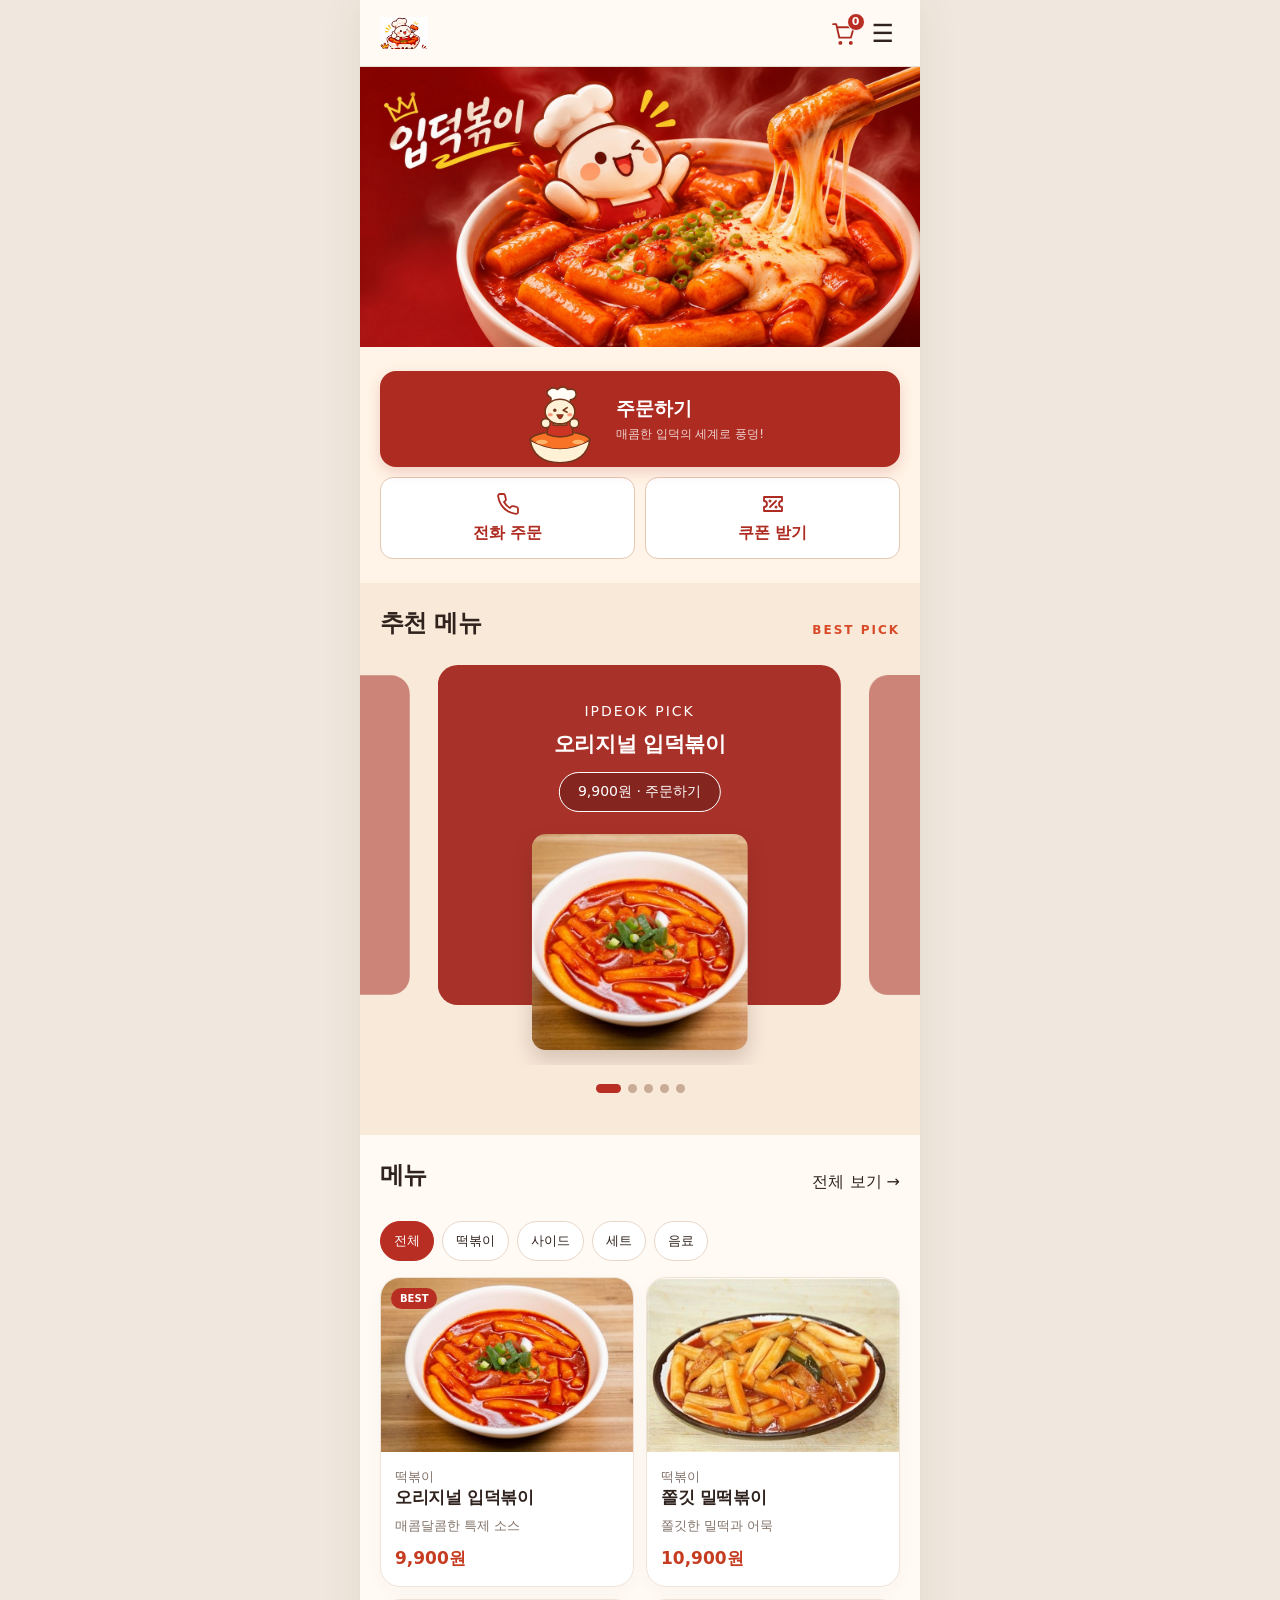
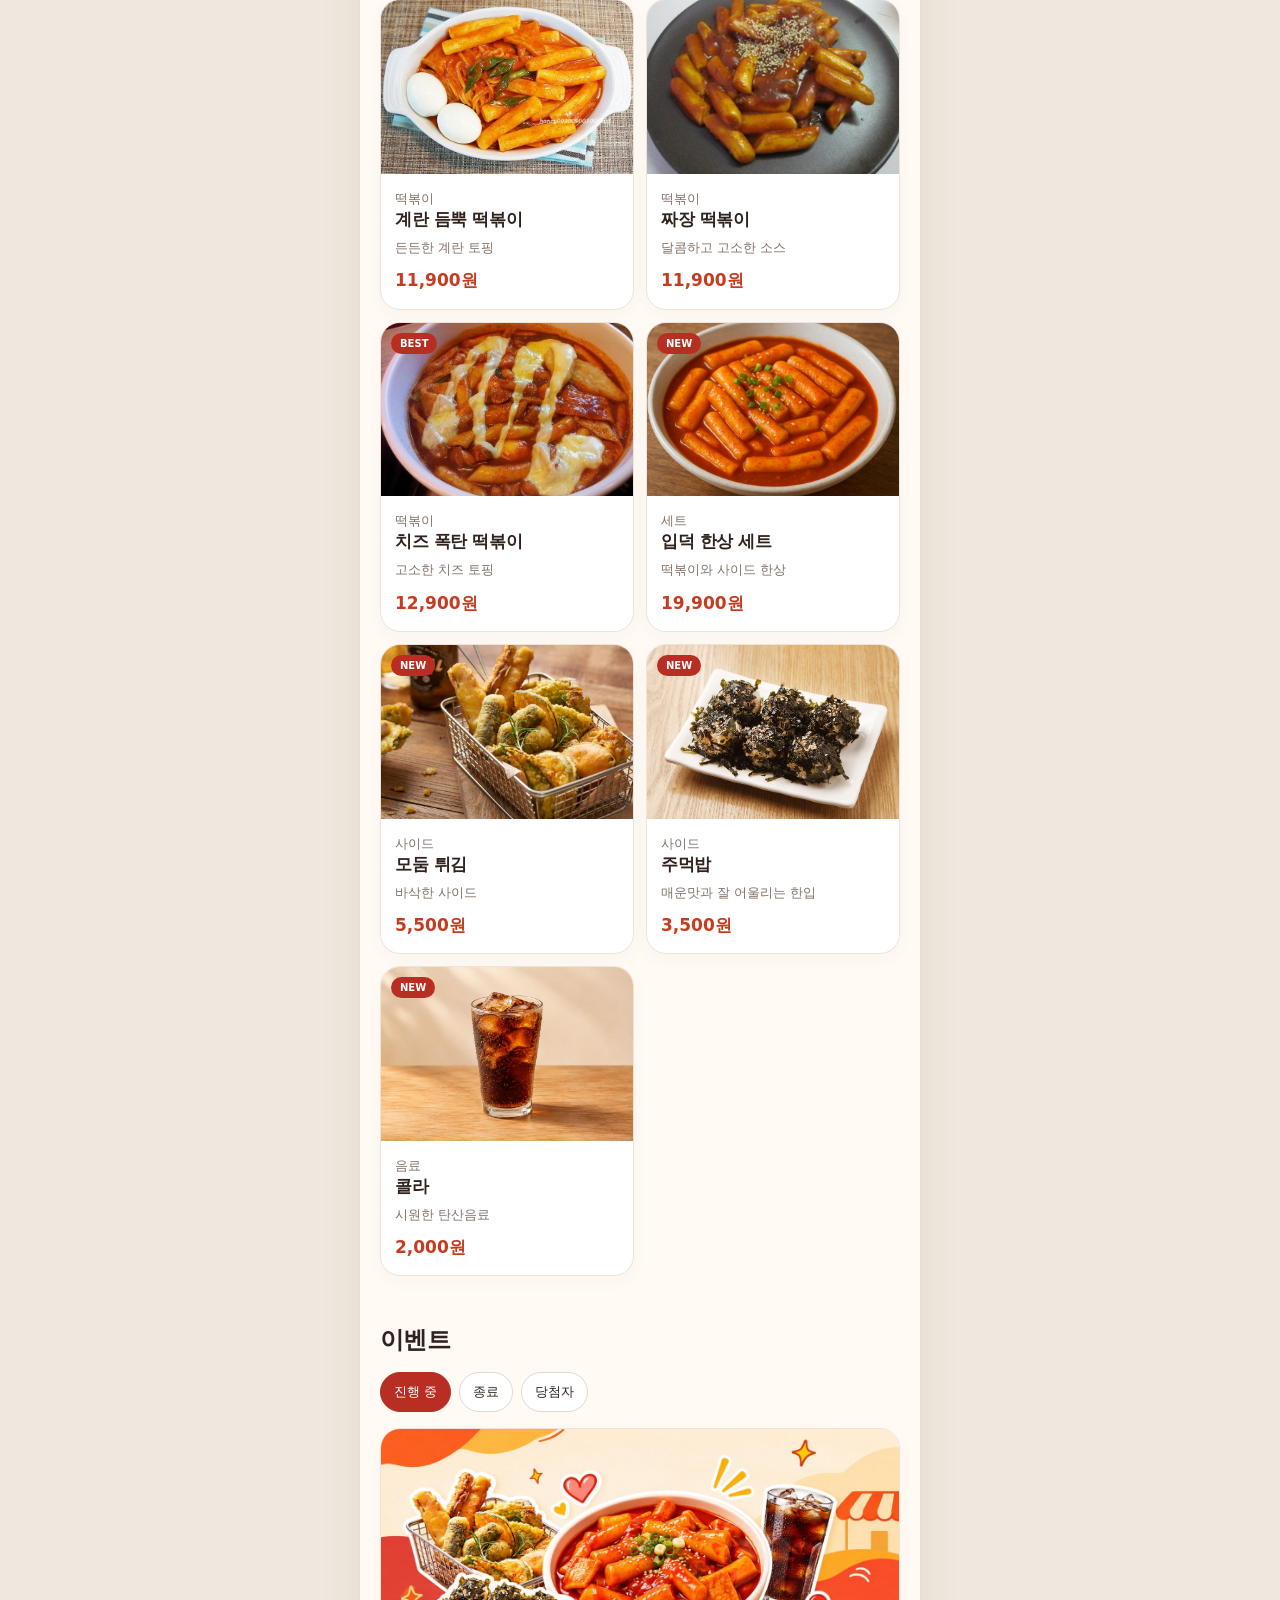
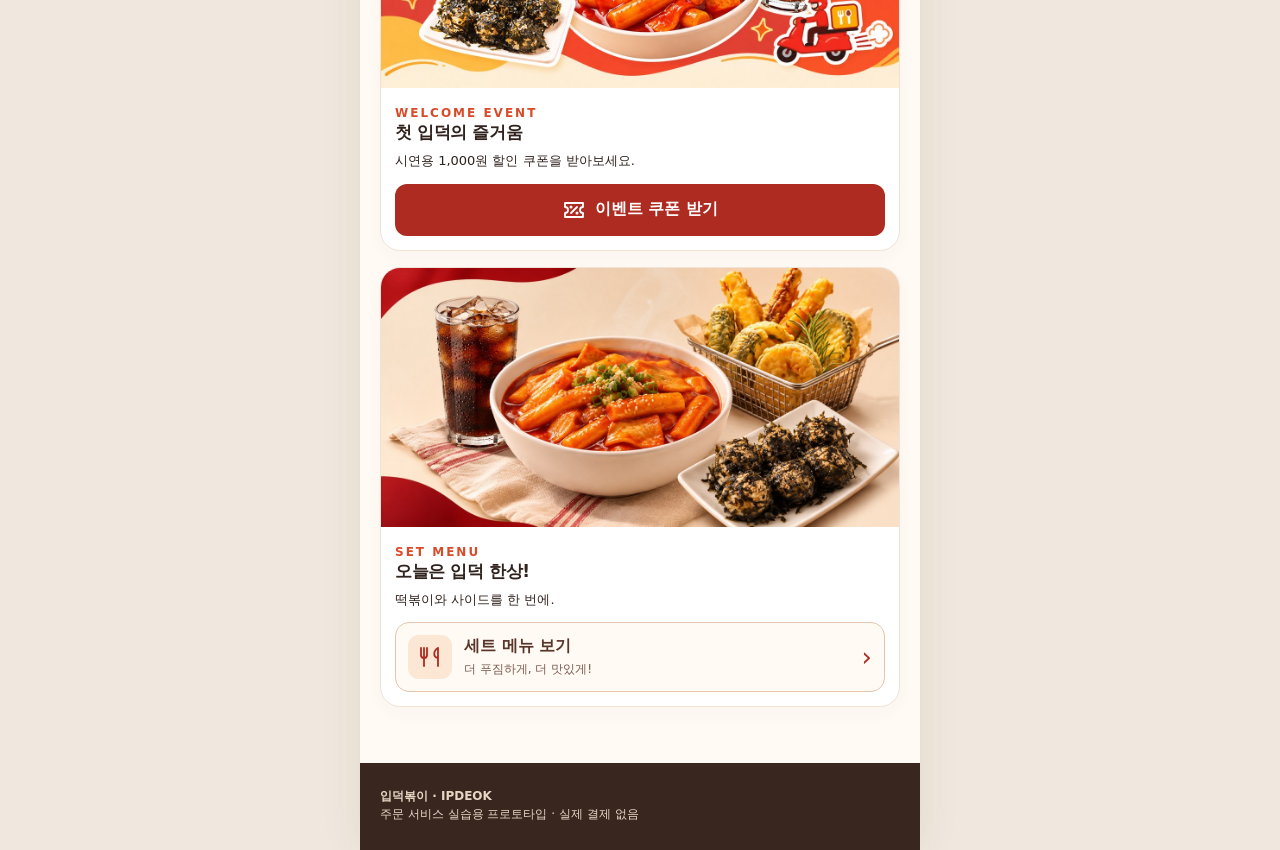
==== commit 81204d1e: "피드백수정" ====
--- a/index.html
+++ b/index.html
@@ -1 +1 @@
-<!doctype html><html lang="ko"><head><meta charset="utf-8"><meta name="viewport" content="width=device-width,initial-scale=1"><title>입덕볶이</title><link rel="stylesheet" href="css/style.css?v=37"></head><body data-page="0" data-root=""><div id="app"></div><script src="js/app.js?v=37"></script></body></html>+<!doctype html><html lang="ko"><head><meta charset="utf-8"><meta name="viewport" content="width=device-width,initial-scale=1"><title>입덕볶이</title><link rel="stylesheet" href="css/style.css?v=38"></head><body data-page="0" data-root=""><div id="app"></div><script src="js/app.js?v=38"></script></body></html>
--- a/css/style.css
+++ b/css/style.css
@@ -52,3 +52,15 @@
 @keyframes once37{0%{transform:translateY(0)}28%{transform:translateY(-17px) rotate(-7deg)}65%,100%{transform:translateY(21px)}}
 @keyframes splash37{0%,40%,85%,100%{opacity:0;transform:translateY(0)}60%{opacity:1;transform:translateY(-9px)}}
 @media(prefers-reduced-motion:reduce){.receipt-dive .mascot37{transform:translateY(21px)}}
+
+/* V3.8 — instructor feedback */
+.dive-order{justify-content:center;padding:12px 15px;gap:12px}
+.dive-order .dive-scene{position:relative;left:auto;top:auto;transform:none;flex:0 0 88px;height:72px;overflow:visible}
+.dive-order .dive-scene>svg{height:94px;position:absolute;top:50%;transform:translateY(-50%)}
+.dive-order .action-copy{flex:0 1 auto;text-align:left}
+.dive-order .mascot37{animation:repeat37 1.65s ease-in-out infinite}
+.dive-order .drops37{animation:splash37 1.65s infinite}
+.quick-pair #coupon{background:white;color:#ad2b20;border-color:#e5c8b2}
+header .bag #badge{position:absolute;top:-8px;right:-9px;min-width:18px;height:18px;padding:0 4px;display:grid;place-items:center;line-height:1;border:1px solid white;pointer-events:none}
+.rec-controls{min-height:46px}
+.rec-window img{user-select:none;-webkit-user-drag:none}
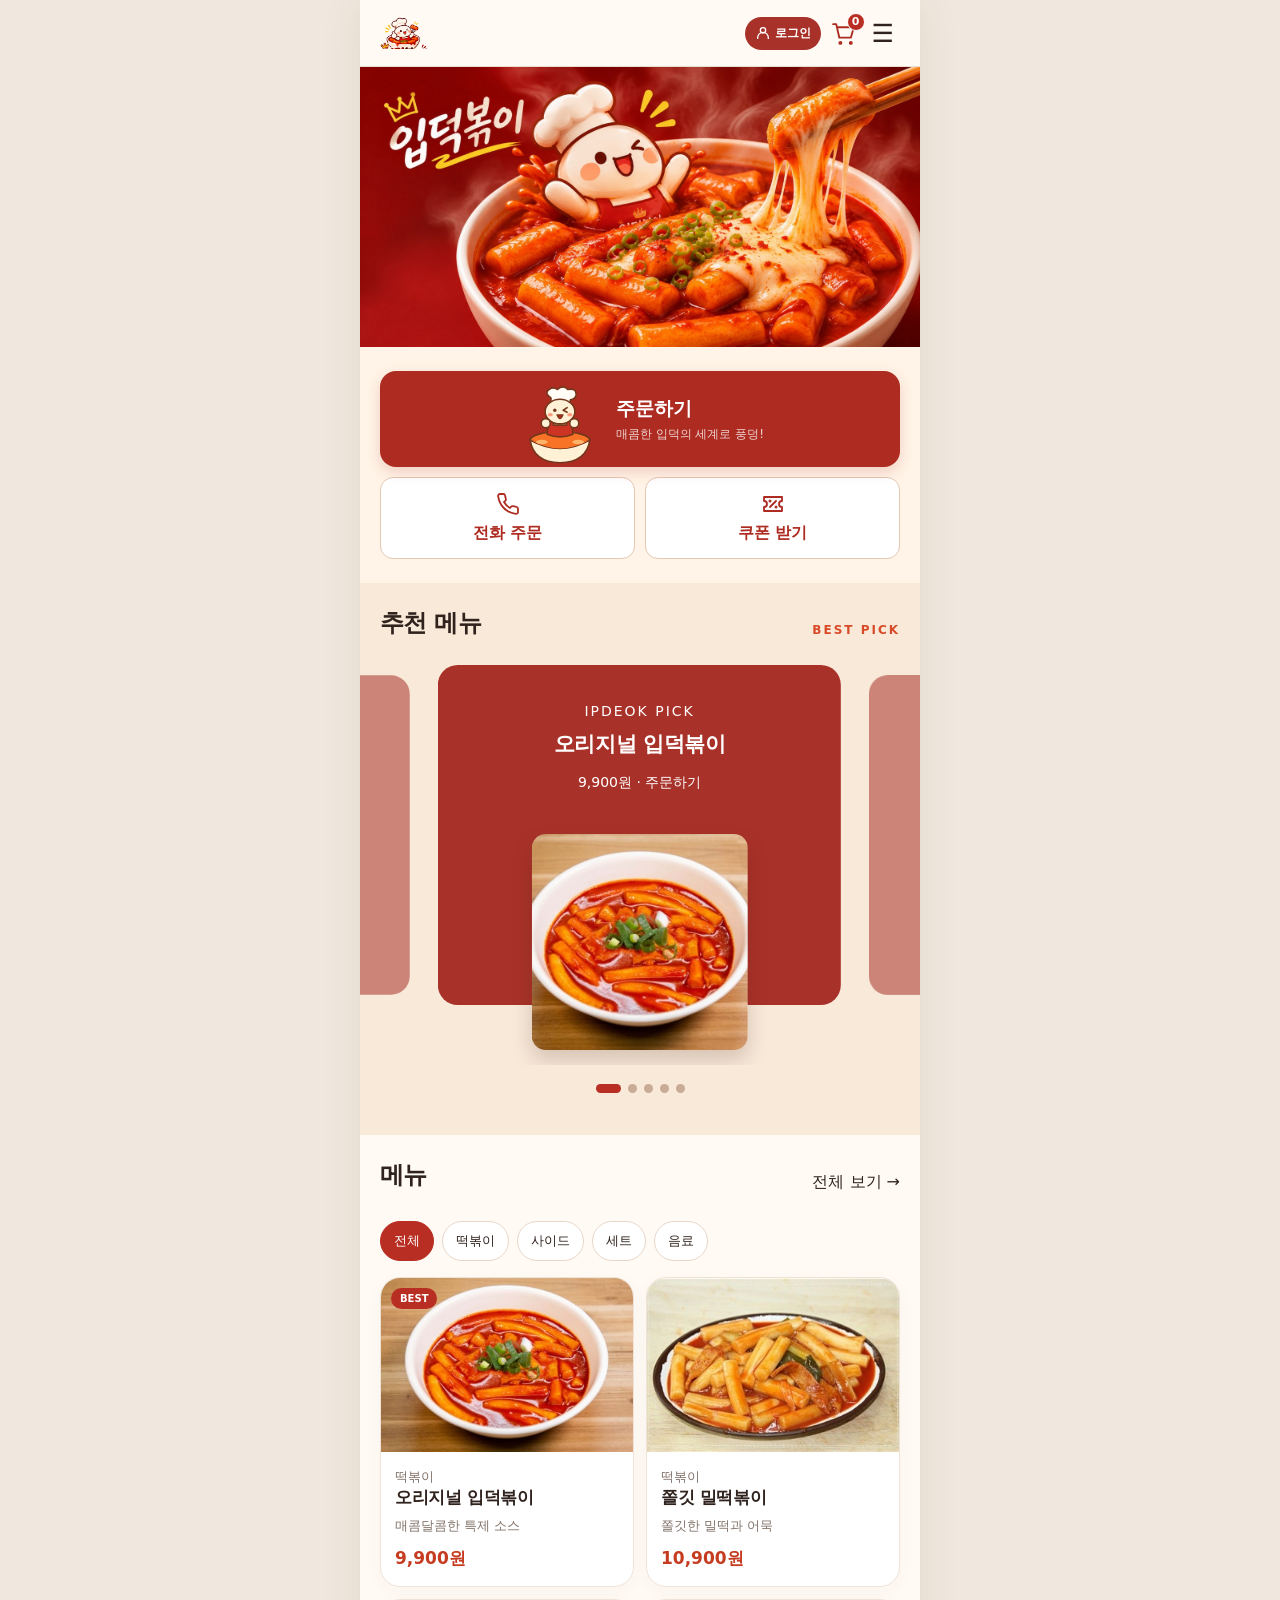
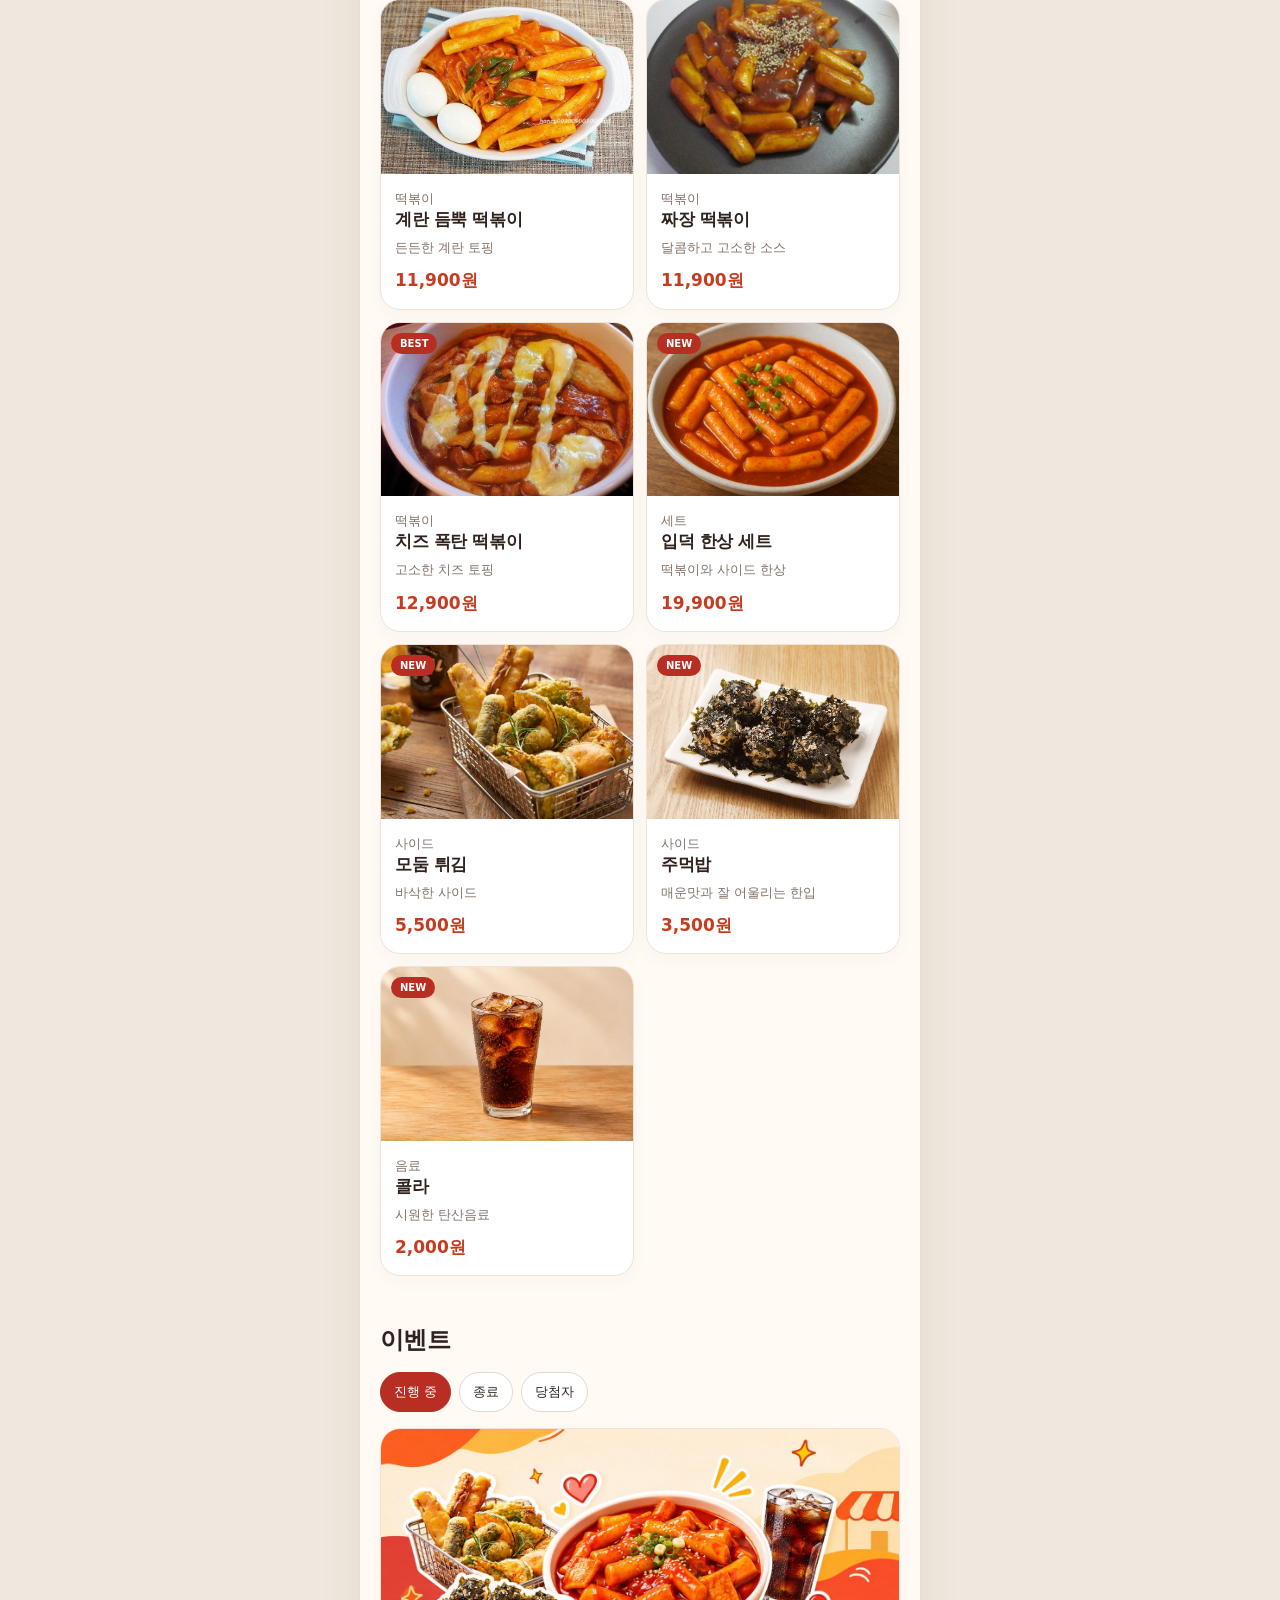
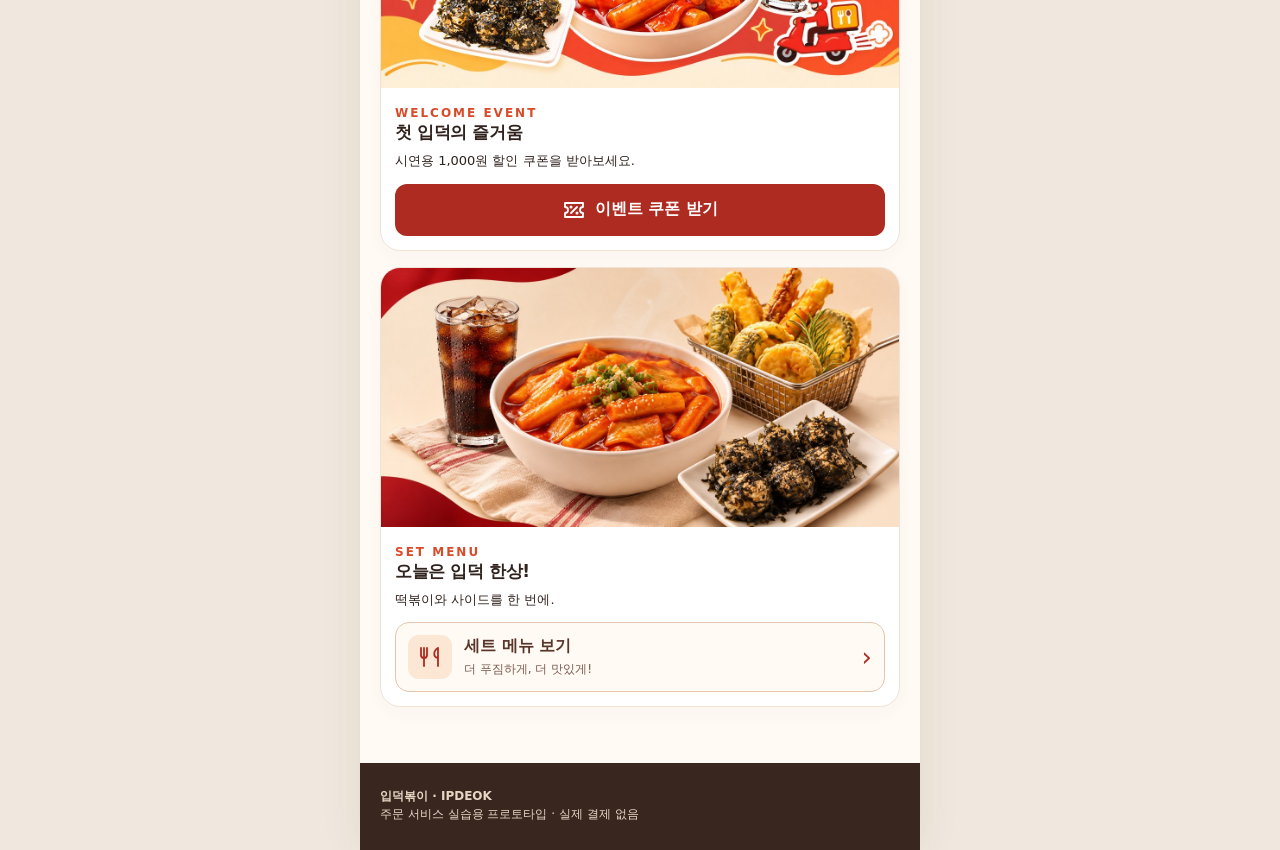
==== commit f6a2c376: "로그인기능수정 및 메뉴맵기추가" ====
--- a/index.html
+++ b/index.html
@@ -1 +1,16 @@
-<!doctype html><html lang="ko"><head><meta charset="utf-8"><meta name="viewport" content="width=device-width,initial-scale=1"><title>입덕볶이</title><link rel="stylesheet" href="css/style.css?v=38"></head><body data-page="0" data-root=""><div id="app"></div><script src="js/app.js?v=38"></script></body></html>+<!doctype html>
+<html lang="ko">
+
+<head>
+    <meta charset="utf-8">
+    <meta name="viewport" content="width=device-width,initial-scale=1">
+    <title>입덕볶이</title>
+    <link rel="stylesheet" href="css/style.css?v=39">
+</head>
+
+<body data-page="0" data-root="">
+    <div id="app"></div>
+    <script src="js/app.js?v=39"></script>
+</body>
+
+</html>
--- a/css/style.css
+++ b/css/style.css
@@ -1,66 +1,2343 @@
-*{box-sizing:border-box}body{margin:0;background:#eee8e1;color:#30231e;font-family:Pretendard,'Noto Sans KR',system-ui,sans-serif}button,a,input{font:inherit}button,a{cursor:pointer}a{color:inherit;text-decoration:none}button{border:0;background:none;color:inherit}button:focus-visible,a:focus-visible{outline:3px solid #ef7939}#app{max-width:500px;margin:auto;background:#fffaf4;min-height:100dvh;position:relative;box-shadow:0 0 40px #39220d15}header{position:sticky;top:0;z-index:5;background:#fffaf4f5;display:flex;align-items:center;justify-content:space-between;padding:14px 20px;border-bottom:1px solid #eaded2}header a{display:flex;align-items:center;gap:9px;font-weight:900;font-size:21px}header img{width:38px;height:38px;object-fit:cover;border-radius:12px}header button{font-size:25px}main{padding-bottom:32px}section{padding:24px 20px}h1,h2,h3,p{margin:0}h2{font-size:24px;margin-bottom:14px}p{line-height:1.65}small,.muted{color:#82736a}.hero{position:relative;padding:0;overflow:hidden;background:#3b1b12;color:white}.hero img{width:100%;height:310px;object-fit:cover;display:block;opacity:.7}.hero div{position:absolute;bottom:25px;left:24px;text-shadow:0 2px 12px #000}.hero h1{font-size:38px;line-height:1.2;margin:8px 0}.eyebrow{font-size:12px;letter-spacing:2px;font-weight:800;color:#d94b28}.hero .eyebrow{color:#ffce9a}.primary{display:block;background:#d94325;color:white;border-radius:15px;padding:16px;text-align:center;font-weight:800;width:100%;box-shadow:0 6px 15px #d9432525}.primary:active{transform:scale(.98)}.row{display:flex;gap:10px;align-items:center}.between{justify-content:space-between}.row>*{min-width:0}.secondary,.chip{border:1px solid #e7d7c8;border-radius:12px;padding:11px 15px;background:white}.row .secondary{flex:1;text-align:center}.chips{display:flex;gap:8px;flex-wrap:wrap;margin-bottom:16px}.chip.active{background:#38251c;color:white;border-color:#38251c}.card{background:white;border:1px solid #efe3d8;border-radius:20px;overflow:hidden;box-shadow:0 5px 18px #53301008}.card img{width:100%;aspect-ratio:1.45;object-fit:cover;display:block}.card .info{padding:14px}.card h3{font-size:17px;margin-bottom:6px}.price{font-weight:850;color:#c53c20}.grid{display:grid;grid-template-columns:1fr 1fr;gap:12px}.list{display:grid;gap:14px}.list .card{display:flex;align-items:center}.list .card img{width:42%;aspect-ratio:1.1}.list .info{flex:1}.recommend{background:#f8e9d9}.recommend .card img{aspect-ratio:2}.event img{aspect-ratio:2.2}.detail-photo{width:100%;height:280px;object-fit:cover}.option{display:flex;align-items:center;justify-content:space-between;padding:16px 0;border-bottom:1px solid #eee4da;cursor:pointer}.option input{accent-color:#d94325;width:20px;height:20px}.qty{display:flex;align-items:center;gap:18px;background:white;border:1px solid #e6d7ca;border-radius:12px;padding:4px}.qty button{width:36px;height:36px;font-size:22px}.sticky{position:sticky;bottom:0;background:#fffaf4f5;padding:14px 20px 20px;border-top:1px solid #e8d8cb;z-index:4}.summary{background:white;border-radius:18px;padding:18px;border:1px solid #eaded2}.summary img{width:100px;height:95px;object-fit:cover;border-radius:12px}.methods{display:grid;grid-template-columns:1fr 1fr;gap:10px}.methods button{padding:16px 8px;background:white;border:1px solid #e4d6c8;border-radius:12px}.methods .active{border:2px solid #d94325;background:#fff0e8}.overlay{position:fixed;inset:0;background:#0007;z-index:10;opacity:0;visibility:hidden;transition:.25s}.drawer{position:fixed;top:0;bottom:0;right:max(0px,calc((100vw - 500px)/2));width:min(76vw,360px);background:#fffaf4;z-index:11;transform:translateX(150%);visibility:hidden;transition:.28s;padding:24px}.drawer.open{transform:translateX(0);visibility:visible}.overlay.open{opacity:1;visibility:visible}.drawer a{display:block;padding:18px 0;border-bottom:1px solid #e9dcd0}.toast{position:fixed;bottom:90px;left:50%;transform:translateX(-50%);background:#30231e;color:white;padding:12px 20px;border-radius:30px;z-index:20;max-width:90vw;text-align:center}.success{text-align:center;padding:40px 20px}.check{display:grid;place-items:center;margin:0 auto 20px;width:76px;height:76px;border-radius:50%;background:#e4f3e5;color:#27804a;font-size:42px;animation:pop .4s ease}.fade{animation:fade .35s ease}@keyframes fade{from{opacity:0;transform:translateY(8px)}to{opacity:1;transform:none}}@keyframes pop{from{transform:scale(.4)}to{transform:scale(1)}}footer{padding:25px 20px;background:#39271f;color:#e8d6c5;font-size:12px}hr{border:0;border-top:1px solid #eaded2;margin:16px 0}@media(prefers-reduced-motion:reduce){*{animation:none!important;transition:none!important}}
+* {
+    box-sizing: border-box;
+}
+
+body {
+    margin: 0;
+    background: #eee8e1;
+    color: #30231e;
+    font-family: Pretendard,"Noto Sans KR",system-ui,sans-serif;
+}
+
+button,a,input {
+    font: inherit;
+}
+
+button,a {
+    cursor: pointer;
+}
+
+a {
+    color: inherit;
+    text-decoration: none;
+}
+
+button {
+    border: 0;
+    background: none;
+    color: inherit;
+}
+
+button:focus-visible,a:focus-visible {
+    outline: 3px solid #ef7939;
+}
+
+#app {
+    max-width: 500px;
+    margin: auto;
+    background: #fffaf4;
+    min-height: 100dvh;
+    position: relative;
+    box-shadow: 0 0 40px #39220d15;
+}
+
+header {
+    position: sticky;
+    top: 0;
+    z-index: 5;
+    background: #fffaf4f5;
+    display: flex;
+    align-items: center;
+    justify-content: space-between;
+    padding: 14px 20px;
+    border-bottom: 1px solid #eaded2;
+}
+
+header a {
+    display: flex;
+    align-items: center;
+    gap: 9px;
+    font-weight: 900;
+    font-size: 21px;
+}
+
+header img {
+    width: 38px;
+    height: 38px;
+    object-fit: cover;
+    border-radius: 12px;
+}
+
+header button {
+    font-size: 25px;
+}
+
+main {
+    padding-bottom: 32px;
+}
+
+section {
+    padding: 24px 20px;
+}
+
+h1,h2,h3,p {
+    margin: 0;
+}
+
+h2 {
+    font-size: 24px;
+    margin-bottom: 14px;
+}
+
+p {
+    line-height: 1.65;
+}
+
+small,.muted {
+    color: #82736a;
+}
+
+.hero {
+    position: relative;
+    padding: 0;
+    overflow: hidden;
+    background: #3b1b12;
+    color: white;
+}
+
+.hero img {
+    width: 100%;
+    height: 310px;
+    object-fit: cover;
+    display: block;
+    opacity: .7;
+}
+
+.hero div {
+    position: absolute;
+    bottom: 25px;
+    left: 24px;
+    text-shadow: 0 2px 12px #000;
+}
+
+.hero h1 {
+    font-size: 38px;
+    line-height: 1.2;
+    margin: 8px 0;
+}
+
+.eyebrow {
+    font-size: 12px;
+    letter-spacing: 2px;
+    font-weight: 800;
+    color: #d94b28;
+}
+
+.hero .eyebrow {
+    color: #ffce9a;
+}
+
+.primary {
+    display: block;
+    background: #d94325;
+    color: white;
+    border-radius: 15px;
+    padding: 16px;
+    text-align: center;
+    font-weight: 800;
+    width: 100%;
+    box-shadow: 0 6px 15px #d9432525;
+}
+
+.primary:active {
+    transform: scale(.98);
+}
+
+.row {
+    display: flex;
+    gap: 10px;
+    align-items: center;
+}
+
+.between {
+    justify-content: space-between;
+}
+
+.row>* {
+    min-width: 0;
+}
+
+.secondary,.chip {
+    border: 1px solid #e7d7c8;
+    border-radius: 12px;
+    padding: 11px 15px;
+    background: white;
+}
+
+.row .secondary {
+    flex: 1;
+    text-align: center;
+}
+
+.chips {
+    display: flex;
+    gap: 8px;
+    flex-wrap: wrap;
+    margin-bottom: 16px;
+}
+
+.chip.active {
+    background: #38251c;
+    color: white;
+    border-color: #38251c;
+}
+
+.card {
+    background: white;
+    border: 1px solid #efe3d8;
+    border-radius: 20px;
+    overflow: hidden;
+    box-shadow: 0 5px 18px #53301008;
+}
+
+.card img {
+    width: 100%;
+    aspect-ratio: 1.45;
+    object-fit: cover;
+    display: block;
+}
+
+.card .info {
+    padding: 14px;
+}
+
+.card h3 {
+    font-size: 17px;
+    margin-bottom: 6px;
+}
+
+.price {
+    font-weight: 850;
+    color: #c53c20;
+}
+
+.grid {
+    display: grid;
+    grid-template-columns: 1fr 1fr;
+    gap: 12px;
+}
+
+.list {
+    display: grid;
+    gap: 14px;
+}
+
+.list .card {
+    display: flex;
+    align-items: center;
+}
+
+.list .card img {
+    width: 42%;
+    aspect-ratio: 1.1;
+}
+
+.list .info {
+    flex: 1;
+}
+
+.recommend {
+    background: #f8e9d9;
+}
+
+.recommend .card img {
+    aspect-ratio: 2;
+}
+
+.event img {
+    aspect-ratio: 2.2;
+}
+
+.detail-photo {
+    width: 100%;
+    height: 280px;
+    object-fit: cover;
+}
+
+.option {
+    display: flex;
+    align-items: center;
+    justify-content: space-between;
+    padding: 16px 0;
+    border-bottom: 1px solid #eee4da;
+    cursor: pointer;
+}
+
+.option input {
+    accent-color: #d94325;
+    width: 20px;
+    height: 20px;
+}
+
+.qty {
+    display: flex;
+    align-items: center;
+    gap: 18px;
+    background: white;
+    border: 1px solid #e6d7ca;
+    border-radius: 12px;
+    padding: 4px;
+}
+
+.qty button {
+    width: 36px;
+    height: 36px;
+    font-size: 22px;
+}
+
+.sticky {
+    position: sticky;
+    bottom: 0;
+    background: #fffaf4f5;
+    padding: 14px 20px 20px;
+    border-top: 1px solid #e8d8cb;
+    z-index: 4;
+}
+
+.summary {
+    background: white;
+    border-radius: 18px;
+    padding: 18px;
+    border: 1px solid #eaded2;
+}
+
+.summary img {
+    width: 100px;
+    height: 95px;
+    object-fit: cover;
+    border-radius: 12px;
+}
+
+.methods {
+    display: grid;
+    grid-template-columns: 1fr 1fr;
+    gap: 10px;
+}
+
+.methods button {
+    padding: 16px 8px;
+    background: white;
+    border: 1px solid #e4d6c8;
+    border-radius: 12px;
+}
+
+.methods .active {
+    border: 2px solid #d94325;
+    background: #fff0e8;
+}
+
+.overlay {
+    position: fixed;
+    inset: 0;
+    background: #0007;
+    z-index: 10;
+    opacity: 0;
+    visibility: hidden;
+    transition: .25s;
+}
+
+.drawer {
+    position: fixed;
+    top: 0;
+    bottom: 0;
+    right: max(0px,calc((100vw - 500px)/2));
+    width: min(76vw,360px);
+    background: #fffaf4;
+    z-index: 11;
+    transform: translateX(150%);
+    visibility: hidden;
+    transition: .28s;
+    padding: 24px;
+}
+
+.drawer.open {
+    transform: translateX(0);
+    visibility: visible;
+}
+
+.overlay.open {
+    opacity: 1;
+    visibility: visible;
+}
+
+.drawer a {
+    display: block;
+    padding: 18px 0;
+    border-bottom: 1px solid #e9dcd0;
+}
+
+.toast {
+    position: fixed;
+    bottom: 90px;
+    left: 50%;
+    transform: translateX(-50%);
+    background: #30231e;
+    color: white;
+    padding: 12px 20px;
+    border-radius: 30px;
+    z-index: 20;
+    max-width: 90vw;
+    text-align: center;
+}
+
+.success {
+    text-align: center;
+    padding: 40px 20px;
+}
+
+.check {
+    display: grid;
+    place-items: center;
+    margin: 0 auto 20px;
+    width: 76px;
+    height: 76px;
+    border-radius: 50%;
+    background: #e4f3e5;
+    color: #27804a;
+    font-size: 42px;
+    animation: pop .4s ease;
+}
+
+.fade {
+    animation: fade .35s ease;
+}
+
+@keyframes fade {
+    from {
+        opacity: 0;
+        transform: translateY(8px);
+    }
+
+    to {
+        opacity: 1;
+        transform: none;
+    }
+
+}
+
+@keyframes pop {
+    from {
+        transform: scale(.4);
+    }
+
+    to {
+        transform: scale(1);
+    }
+
+}
+
+footer {
+    padding: 25px 20px;
+    background: #39271f;
+    color: #e8d6c5;
+    font-size: 12px;
+}
+
+hr {
+    border: 0;
+    border-top: 1px solid #eaded2;
+    margin: 16px 0;
+}
+
+@media (prefers-reduced-motion:reduce) {
+    * {
+        animation: none !important;
+        transition: none !important;
+    }
+
+}
+
 /* Original overlapping recommendation design */
-.rec-window{overflow:hidden;margin:0 -20px;padding:12px 0 60px;touch-action:pan-y}.rec-track{display:flex;gap:16px;width:72%;margin-left:14%;will-change:transform}.rec-slide{flex:0 0 100%;min-width:0;height:340px;position:relative;border-radius:20px;background:#a83229;color:white;text-align:center;padding:35px 10px 0;opacity:.55;transition:opacity .35s,scale .35s;scale:.94}.rec-slide.selected{opacity:1;scale:1}.rec-slide p{font-size:14px;letter-spacing:2px}.rec-slide h3{font-size:21px;margin:7px 0 14px}.rec-order{display:inline-block;border:1px solid #fff;border-radius:30px;padding:10px 18px;background:#84251f;font-size:14px}.rec-slide img{position:absolute;width:72%;max-width:216px;aspect-ratio:1;object-fit:cover;left:50%;bottom:-45px;transform:translateX(-50%);border-radius:14px;box-shadow:0 10px 20px #44200e30}.recommend #prev,.recommend #next{flex:0 0 56px}.recommend #count{font-weight:700}@media(max-width:360px){.rec-slide{height:300px}.rec-slide h3{font-size:18px}}
+.rec-window {
+    overflow: hidden;
+    margin: 0 -20px;
+    padding: 12px 0 60px;
+    touch-action: pan-y;
+}
+
+.rec-track {
+    display: flex;
+    gap: 16px;
+    width: 72%;
+    margin-left: 14%;
+    will-change: transform;
+}
+
+.rec-slide {
+    flex: 0 0 100%;
+    min-width: 0;
+    height: 340px;
+    position: relative;
+    border-radius: 20px;
+    background: #a83229;
+    color: white;
+    text-align: center;
+    padding: 35px 10px 0;
+    opacity: .55;
+    transition: opacity .35s,scale .35s;
+    scale: .94;
+}
+
+.rec-slide.selected {
+    opacity: 1;
+    scale: 1;
+}
+
+.rec-slide p {
+    font-size: 14px;
+    letter-spacing: 2px;
+}
+
+.rec-slide h3 {
+    font-size: 21px;
+    margin: 7px 0 14px;
+}
+
+.rec-order {
+    display: inline-block;
+    border: 1px solid #fff;
+    border-radius: 30px;
+    padding: 10px 18px;
+    background: #84251f;
+    font-size: 14px;
+}
+
+.rec-slide img {
+    position: absolute;
+    width: 72%;
+    max-width: 216px;
+    aspect-ratio: 1;
+    object-fit: cover;
+    left: 50%;
+    bottom: -45px;
+    transform: translateX(-50%);
+    border-radius: 14px;
+    box-shadow: 0 10px 20px #44200e30;
+}
+
+.recommend #prev,.recommend #next {
+    flex: 0 0 56px;
+}
+
+.recommend #count {
+    font-weight: 700;
+}
+
+@media (max-width:360px) {
+    .rec-slide {
+        height: 300px;
+    }
+
+    .rec-slide h3 {
+        font-size: 18px;
+    }
+
+}
+
 /* V3 공통 디자인 */
-:root{--accent:#b92e22}body{background:#f0e8de}#app{max-width:560px}header{padding:12px 20px}header .brand{letter-spacing:-1px;font-size:23px}header .bag{font-size:22px;position:relative}#badge{font-size:11px;background:var(--accent);color:white;border-radius:20px;padding:3px 7px}h1{font-size:30px;letter-spacing:-1.3px;margin:8px 0 12px}h2{letter-spacing:-.7px}h3{letter-spacing:-.4px}.primary{background:var(--accent);transition:transform .2s,background .2s}.primary:hover{background:#98241b}.card{transition:transform .2s,box-shadow .2s}.card:hover{transform:translateY(-3px);box-shadow:0 9px 20px #53301018}.card .info p{font-size:13px}.card .info .price{font-size:17px;margin-top:8px}.photo{position:relative}.tag{position:absolute;top:10px;left:10px;background:#b92e22;color:white;padding:5px 9px;border-radius:20px;font-size:10px;font-weight:800}.chips{margin-top:16px}.chip{font-size:13px;padding:10px 13px;border-radius:30px}.chip.active{background:var(--accent);border-color:var(--accent)}.rec-track{transition:transform .42s cubic-bezier(.22,.75,.25,1)}.rec-controls{display:flex;justify-content:center;align-items:center;gap:22px}.rec-controls>button{width:46px;height:46px;border-radius:50%;background:#fff;color:var(--accent);font-size:32px;box-shadow:0 4px 12px #5a241c20;line-height:1}.rec-controls>button:hover{background:var(--accent);color:white}#dots{display:flex;gap:7px}.dot{width:9px;height:9px;padding:0;border-radius:10px;background:#c9ab98}.dot.active{width:25px;background:var(--accent)}.panel{background:#fff;border-block:1px solid #eaded2}.choices{display:grid;grid-template-columns:1fr 1fr;gap:10px;margin:12px 0 20px}.choices label{display:flex;align-items:center;gap:7px;border:1px solid #e4d6c8;border-radius:12px;padding:13px;background:white;cursor:pointer}.choices label:has(input:checked){border-color:var(--accent);background:#fff0e8;color:var(--accent)}input[type=radio],input[type=checkbox]{accent-color:var(--accent)}label{font-weight:600}input:not([type=radio]):not([type=checkbox]),textarea{display:block;width:100%;padding:13px;border:1px solid #e4d6c8;border-radius:12px;background:white;font:inherit;margin:8px 0 16px;color:#30231e}textarea{min-height:85px;resize:vertical}.sticky .row .primary{flex:1}.sticky h2,.summary h2{margin:0}.sticky .row{margin-bottom:8px}.summary .row{margin:8px 0}.cart-item{margin:12px 0}.grow{flex:1}.end{justify-content:flex-end}.block{display:block;text-align:center;margin-top:16px}.drawer{right:max(0px,calc((100vw - 560px)/2))}.drawer a{display:flex;justify-content:space-between}.login{text-align:center;padding:50px 24px}.login form{text-align:left;margin-top:30px}.post{margin:14px 0}.post summary{cursor:pointer}.postbody{white-space:pre-wrap;margin-top:16px;overflow-wrap:anywhere}.post p{overflow-wrap:anywhere}.post form{margin-top:15px}.success{background:linear-gradient(#f8e8d8,#fffaf4)}.detail-photo{display:block}.hero h1{font-size:42px}@media(max-width:360px){section{padding:20px 14px}.grid{gap:8px}.card .info{padding:10px}.card h3{font-size:15px}.rec-window{margin:0 -14px}.hero h1{font-size:34px}}
+:root {
+    --accent: #b92e22;
+}
+
+body {
+    background: #f0e8de;
+}
+
+#app {
+    max-width: 560px;
+}
+
+header {
+    padding: 12px 20px;
+}
+
+header .brand {
+    letter-spacing: -1px;
+    font-size: 23px;
+}
+
+header .bag {
+    font-size: 22px;
+    position: relative;
+}
+
+#badge {
+    font-size: 11px;
+    background: var(--accent);
+    color: white;
+    border-radius: 20px;
+    padding: 3px 7px;
+}
+
+h1 {
+    font-size: 30px;
+    letter-spacing: -1.3px;
+    margin: 8px 0 12px;
+}
+
+h2 {
+    letter-spacing: -.7px;
+}
+
+h3 {
+    letter-spacing: -.4px;
+}
+
+.primary {
+    background: var(--accent);
+    transition: transform .2s,background .2s;
+}
+
+.primary:hover {
+    background: #98241b;
+}
+
+.card {
+    transition: transform .2s,box-shadow .2s;
+}
+
+.card:hover {
+    transform: translateY(-3px);
+    box-shadow: 0 9px 20px #53301018;
+}
+
+.card .info p {
+    font-size: 13px;
+}
+
+.card .info .price {
+    font-size: 17px;
+    margin-top: 8px;
+}
+
+.photo {
+    position: relative;
+}
+
+.tag {
+    position: absolute;
+    top: 10px;
+    left: 10px;
+    background: #b92e22;
+    color: white;
+    padding: 5px 9px;
+    border-radius: 20px;
+    font-size: 10px;
+    font-weight: 800;
+}
+
+.chips {
+    margin-top: 16px;
+}
+
+.chip {
+    font-size: 13px;
+    padding: 10px 13px;
+    border-radius: 30px;
+}
+
+.chip.active {
+    background: var(--accent);
+    border-color: var(--accent);
+}
+
+.rec-track {
+    transition: transform .42s cubic-bezier(.22,.75,.25,1);
+}
+
+.rec-controls {
+    display: flex;
+    justify-content: center;
+    align-items: center;
+    gap: 22px;
+}
+
+.rec-controls>button {
+    width: 46px;
+    height: 46px;
+    border-radius: 50%;
+    background: #fff;
+    color: var(--accent);
+    font-size: 32px;
+    box-shadow: 0 4px 12px #5a241c20;
+    line-height: 1;
+}
+
+.rec-controls>button:hover {
+    background: var(--accent);
+    color: white;
+}
+
+#dots {
+    display: flex;
+    gap: 7px;
+}
+
+.dot {
+    width: 9px;
+    height: 9px;
+    padding: 0;
+    border-radius: 10px;
+    background: #c9ab98;
+}
+
+.dot.active {
+    width: 25px;
+    background: var(--accent);
+}
+
+.panel {
+    background: #fff;
+    border-block: 1px solid #eaded2;
+}
+
+.choices {
+    display: grid;
+    grid-template-columns: 1fr 1fr;
+    gap: 10px;
+    margin: 12px 0 20px;
+}
+
+.choices label {
+    display: flex;
+    align-items: center;
+    gap: 7px;
+    border: 1px solid #e4d6c8;
+    border-radius: 12px;
+    padding: 13px;
+    background: white;
+    cursor: pointer;
+}
+
+.choices label:has(input:checked) {
+    border-color: var(--accent);
+    background: #fff0e8;
+    color: var(--accent);
+}
+
+input[type=radio],input[type=checkbox] {
+    accent-color: var(--accent);
+}
+
+label {
+    font-weight: 600;
+}
+
+input:not([type=radio]):not([type=checkbox]),textarea {
+    display: block;
+    width: 100%;
+    padding: 13px;
+    border: 1px solid #e4d6c8;
+    border-radius: 12px;
+    background: white;
+    font: inherit;
+    margin: 8px 0 16px;
+    color: #30231e;
+}
+
+textarea {
+    min-height: 85px;
+    resize: vertical;
+}
+
+.sticky .row .primary {
+    flex: 1;
+}
+
+.sticky h2,.summary h2 {
+    margin: 0;
+}
+
+.sticky .row {
+    margin-bottom: 8px;
+}
+
+.summary .row {
+    margin: 8px 0;
+}
+
+.cart-item {
+    margin: 12px 0;
+}
+
+.grow {
+    flex: 1;
+}
+
+.end {
+    justify-content: flex-end;
+}
+
+.block {
+    display: block;
+    text-align: center;
+    margin-top: 16px;
+}
+
+.drawer {
+    right: max(0px,calc((100vw - 560px)/2));
+}
+
+.drawer a {
+    display: flex;
+    justify-content: space-between;
+}
+
+.login {
+    text-align: center;
+    padding: 50px 24px;
+}
+
+.login form {
+    text-align: left;
+    margin-top: 30px;
+}
+
+.post {
+    margin: 14px 0;
+}
+
+.post summary {
+    cursor: pointer;
+}
+
+.postbody {
+    white-space: pre-wrap;
+    margin-top: 16px;
+    overflow-wrap: anywhere;
+}
+
+.post p {
+    overflow-wrap: anywhere;
+}
+
+.post form {
+    margin-top: 15px;
+}
+
+.success {
+    background: linear-gradient(#f8e8d8,#fffaf4);
+}
+
+.detail-photo {
+    display: block;
+}
+
+.hero h1 {
+    font-size: 42px;
+}
+
+@media (max-width:360px) {
+    section {
+        padding: 20px 14px;
+    }
+
+    .grid {
+        gap: 8px;
+    }
+
+    .card .info {
+        padding: 10px;
+    }
+
+    .card h3 {
+        font-size: 15px;
+    }
+
+    .rec-window {
+        margin: 0 -14px;
+    }
+
+    .hero h1 {
+        font-size: 34px;
+    }
+
+}
 
 /* V3.1 */
-.floating-cart{position:fixed;bottom:0;left:50%;transform:translateX(-50%);width:min(100%,560px);padding:12px 20px max(16px,env(safe-area-inset-bottom));background:#fffaf4;z-index:6;box-shadow:0 -4px 20px #39220d18}.floating-cart .primary{display:flex}.floating-cart span{font-size:14px}main:has(.floating-cart){padding-bottom:100px}.added-dialog{width:min(92vw,450px);border:0;border-radius:24px;padding:26px;color:#30231e;background:#fffaf4;box-shadow:0 20px 80px #0004;text-align:center;animation:pop .25s ease}.added-dialog::backdrop{background:#24150db0}.added-dialog .summary{margin:20px 0;text-align:left}.added-dialog .row>a{flex:1;font-size:14px;padding:14px 8px}.added-icon{display:grid;place-items:center;width:64px;height:64px;margin:0 auto 16px;background:#fbe1d5;color:var(--accent);border-radius:50%;font-size:32px}.added-dialog .block{margin-inline:auto}.auth-tabs{display:flex;justify-content:center;gap:10px;margin-top:22px}.login .summary{box-shadow:0 8px 24px #39220d0a}.auth-note{font-size:12px;margin-top:14px}.event-extra{margin-top:16px}.event img{aspect-ratio:2;object-fit:cover}#addressEdit{margin-top:16px}#addressView h3{overflow-wrap:anywhere} [hidden]{display:none!important}
+.floating-cart {
+    position: fixed;
+    bottom: 0;
+    left: 50%;
+    transform: translateX(-50%);
+    width: min(100%,560px);
+    padding: 12px 20px max(16px,env(safe-area-inset-bottom));
+    background: #fffaf4;
+    z-index: 6;
+    box-shadow: 0 -4px 20px #39220d18;
+}
+
+.floating-cart .primary {
+    display: flex;
+}
+
+.floating-cart span {
+    font-size: 14px;
+}
+
+main:has(.floating-cart) {
+    padding-bottom: 100px;
+}
+
+.added-dialog {
+    width: min(92vw,450px);
+    border: 0;
+    border-radius: 24px;
+    padding: 26px;
+    color: #30231e;
+    background: #fffaf4;
+    box-shadow: 0 20px 80px #0004;
+    text-align: center;
+    animation: pop .25s ease;
+}
+
+.added-dialog::backdrop {
+    background: #24150db0;
+}
+
+.added-dialog .summary {
+    margin: 20px 0;
+    text-align: left;
+}
+
+.added-dialog .row>a {
+    flex: 1;
+    font-size: 14px;
+    padding: 14px 8px;
+}
+
+.added-icon {
+    display: grid;
+    place-items: center;
+    width: 64px;
+    height: 64px;
+    margin: 0 auto 16px;
+    background: #fbe1d5;
+    color: var(--accent);
+    border-radius: 50%;
+    font-size: 32px;
+}
+
+.added-dialog .block {
+    margin-inline: auto;
+}
+
+.auth-tabs {
+    display: flex;
+    justify-content: center;
+    gap: 10px;
+    margin-top: 22px;
+}
+
+.login .summary {
+    box-shadow: 0 8px 24px #39220d0a;
+}
+
+.auth-note {
+    font-size: 12px;
+    margin-top: 14px;
+}
+
+.event-extra {
+    margin-top: 16px;
+}
+
+.event img {
+    aspect-ratio: 2;
+    object-fit: cover;
+}
+
+#addressEdit {
+    margin-top: 16px;
+}
+
+#addressView h3 {
+    overflow-wrap: anywhere;
+}
+
+[hidden] {
+    display: none !important;
+}
 
 /* V3.2 — 콜라 전용 이미지 중앙 정렬 */
-
-
-
-
 /* V3.2 — 브랜드 소개 */
-main:has(.about-page){padding-bottom:0}.about-page{overflow:hidden;background:#fffaf4}.about-hero{height:400px;position:relative;padding:0;color:white;background:#351a12}.about-hero>img{width:100%;height:100%;object-fit:cover;display:block}.about-hero:after{content:"";position:absolute;inset:0;background:linear-gradient(180deg,#28100a12 15%,#28100ac9 100%)}.about-hero-copy{position:absolute;z-index:1;left:28px;bottom:50px;right:20px}.about-hero-copy>span,.about-cta div>span{font-size:11px;font-weight:800;letter-spacing:2.5px;color:#ffcf9f}.about-hero h1{font-size:clamp(32px,8vw,46px);line-height:1.2;letter-spacing:-2px;margin:14px 0}.about-hero-copy p{color:#fff0e2;font-size:14px}.about-index{position:absolute;right:20px;bottom:16px;z-index:1;font-size:10px;letter-spacing:2px;color:#f6dfcf}.about-intro{text-align:center;padding:54px 24px}.about-intro h2{font-size:32px;line-height:1.35;margin:14px 0}.about-line{height:3px;width:32px;background:var(--accent);margin:20px auto}.about-intro p,.about-story p{color:#77675c;font-size:14px;word-break:keep-all}.about-stories{padding:28px 20px;background:#f2e4d5;display:grid;gap:24px}.about-story{display:grid;grid-template-columns:1fr 1fr;align-items:center;gap:18px}.about-story img{width:100%;aspect-ratio:3/4;object-fit:cover;border-radius:80px 80px 14px 14px;box-shadow:0 8px 20px #58301916}.about-story.reverse img{order:2;border-radius:14px 14px 80px 80px}.about-story h2{font-size:25px;line-height:1.25;margin:10px 0}.about-story .eyebrow{font-size:10px;letter-spacing:1px}.about-values{text-align:center;padding:46px 20px}.about-values h2{margin:12px 0 24px}.value-grid{display:grid;grid-template-columns:repeat(3,1fr);gap:10px}.value-grid article{display:grid;justify-items:center;gap:7px;background:#fff;border:1px solid #eaded2;border-radius:18px;padding:18px 4px}.value-grid svg{width:44px;height:44px;padding:10px;background:#f8e7db;border-radius:50%;color:var(--accent)}.value-grid small{font-size:10px;letter-spacing:1px}.about-cta{position:relative;padding:0;background:#92291e;color:white}.about-cta>img{width:100%;height:190px;object-fit:cover;display:block}.about-cta>div{padding:28px 24px 36px;text-align:center}.about-cta h2{font-size:30px;line-height:1.3;margin:12px 0 22px}.about-cta a{display:flex;justify-content:space-between;align-items:center;background:#fffaf4;color:#92291e;border-radius:12px;padding:15px 20px;font-weight:800}.about-reveal.reveal-ready{opacity:0;transform:translateY(16px);transition:opacity .55s,transform .55s}.about-reveal.visible{opacity:1;transform:none}@media(prefers-reduced-motion:reduce){.about-reveal.reveal-ready{opacity:1;transform:none}}@media(max-width:360px){.about-hero{height:340px}.about-story{gap:12px}.about-story h2{font-size:21px}.about-story p{font-size:13px}}
+main:has(.about-page) {
+    padding-bottom: 0;
+}
+
+.about-page {
+    overflow: hidden;
+    background: #fffaf4;
+}
+
+.about-hero {
+    height: 400px;
+    position: relative;
+    padding: 0;
+    color: white;
+    background: #351a12;
+}
+
+.about-hero>img {
+    width: 100%;
+    height: 100%;
+    object-fit: cover;
+    display: block;
+}
+
+.about-hero:after {
+    content: "";
+    position: absolute;
+    inset: 0;
+    background: linear-gradient(180deg,#28100a12 15%,#28100ac9 100%);
+}
+
+.about-hero-copy {
+    position: absolute;
+    z-index: 1;
+    left: 28px;
+    bottom: 50px;
+    right: 20px;
+}
+
+.about-hero-copy>span,.about-cta div>span {
+    font-size: 11px;
+    font-weight: 800;
+    letter-spacing: 2.5px;
+    color: #ffcf9f;
+}
+
+.about-hero h1 {
+    font-size: clamp(32px,8vw,46px);
+    line-height: 1.2;
+    letter-spacing: -2px;
+    margin: 14px 0;
+}
+
+.about-hero-copy p {
+    color: #fff0e2;
+    font-size: 14px;
+}
+
+.about-index {
+    position: absolute;
+    right: 20px;
+    bottom: 16px;
+    z-index: 1;
+    font-size: 10px;
+    letter-spacing: 2px;
+    color: #f6dfcf;
+}
+
+.about-intro {
+    text-align: center;
+    padding: 54px 24px;
+}
+
+.about-intro h2 {
+    font-size: 32px;
+    line-height: 1.35;
+    margin: 14px 0;
+}
+
+.about-line {
+    height: 3px;
+    width: 32px;
+    background: var(--accent);
+    margin: 20px auto;
+}
+
+.about-intro p,.about-story p {
+    color: #77675c;
+    font-size: 14px;
+    word-break: keep-all;
+}
+
+.about-stories {
+    padding: 28px 20px;
+    background: #f2e4d5;
+    display: grid;
+    gap: 24px;
+}
+
+.about-story {
+    display: grid;
+    grid-template-columns: 1fr 1fr;
+    align-items: center;
+    gap: 18px;
+}
+
+.about-story img {
+    width: 100%;
+    aspect-ratio: 3/4;
+    object-fit: cover;
+    border-radius: 80px 80px 14px 14px;
+    box-shadow: 0 8px 20px #58301916;
+}
+
+.about-story.reverse img {
+    order: 2;
+    border-radius: 14px 14px 80px 80px;
+}
+
+.about-story h2 {
+    font-size: 25px;
+    line-height: 1.25;
+    margin: 10px 0;
+}
+
+.about-story .eyebrow {
+    font-size: 10px;
+    letter-spacing: 1px;
+}
+
+.about-values {
+    text-align: center;
+    padding: 46px 20px;
+}
+
+.about-values h2 {
+    margin: 12px 0 24px;
+}
+
+.value-grid {
+    display: grid;
+    grid-template-columns: repeat(3,1fr);
+    gap: 10px;
+}
+
+.value-grid article {
+    display: grid;
+    justify-items: center;
+    gap: 7px;
+    background: #fff;
+    border: 1px solid #eaded2;
+    border-radius: 18px;
+    padding: 18px 4px;
+}
+
+.value-grid svg {
+    width: 44px;
+    height: 44px;
+    padding: 10px;
+    background: #f8e7db;
+    border-radius: 50%;
+    color: var(--accent);
+}
+
+.value-grid small {
+    font-size: 10px;
+    letter-spacing: 1px;
+}
+
+.about-cta {
+    position: relative;
+    padding: 0;
+    background: #92291e;
+    color: white;
+}
+
+.about-cta>img {
+    width: 100%;
+    height: 190px;
+    object-fit: cover;
+    display: block;
+}
+
+.about-cta>div {
+    padding: 28px 24px 36px;
+    text-align: center;
+}
+
+.about-cta h2 {
+    font-size: 30px;
+    line-height: 1.3;
+    margin: 12px 0 22px;
+}
+
+.about-cta a {
+    display: flex;
+    justify-content: space-between;
+    align-items: center;
+    background: #fffaf4;
+    color: #92291e;
+    border-radius: 12px;
+    padding: 15px 20px;
+    font-weight: 800;
+}
+
+.about-reveal.reveal-ready {
+    opacity: 0;
+    transform: translateY(16px);
+    transition: opacity .55s,transform .55s;
+}
+
+.about-reveal.visible {
+    opacity: 1;
+    transform: none;
+}
+
+@media (prefers-reduced-motion:reduce) {
+    .about-reveal.reveal-ready {
+        opacity: 1;
+        transform: none;
+    }
+
+}
+
+@media (max-width:360px) {
+    .about-hero {
+        height: 340px;
+    }
+
+    .about-story {
+        gap: 12px;
+    }
+
+    .about-story h2 {
+        font-size: 21px;
+    }
+
+    .about-story p {
+        font-size: 13px;
+    }
+
+}
 
 /* V3.3 — 이미지 영역과 이미지 크기를 독립적으로 고정 */
-
-
-
 /* V3.3 — 결제 및 완료 배달 정보 */
-.checkout-delivery{display:grid;gap:14px}.delivery-card{background:#fff;border:1px solid #eaded2;border-radius:18px;padding:20px;min-width:0}.delivery-heading{display:flex;align-items:center;justify-content:space-between;gap:12px;margin-bottom:20px}.delivery-card h2{font-size:20px;margin:0;letter-spacing:-.6px}.address-change{border:1px solid #e5d6ca;border-radius:8px;color:var(--accent);font-size:13px;font-weight:700;padding:7px 14px;flex-shrink:0}.delivery-location{display:flex;align-items:flex-start;gap:12px}.delivery-pin{color:var(--accent);flex:0 0 23px;margin-top:2px}.delivery-address{min-width:0;overflow-wrap:anywhere}.delivery-address h3{font-size:18px;line-height:1.45;font-weight:800}.delivery-address p{font-size:14px;color:#71645c;margin-top:3px}.delivery-address small{display:block;font-size:12px;color:#82736a;margin-top:7px}.delivery-contact{border-top:1px solid #eee4da;margin-top:18px;padding-top:16px;display:grid;gap:5px;font-size:14px;overflow-wrap:anywhere}.delivery-contact span{color:#71645c}.request-card h2{margin-bottom:18px}.request-card label{display:block;font-size:14px}.request-card textarea{font-size:14px;min-height:72px;margin-bottom:18px;background:#fff}.request-card label:last-child textarea{margin-bottom:0}.receipt-requests{border-top:1px solid #eee4da;margin-top:18px;padding-top:16px;display:grid;gap:5px;overflow-wrap:anywhere}.receipt-requests p{font-size:14px;white-space:pre-wrap;margin-bottom:9px}.receipt-requests p:last-child{margin-bottom:0}.checkout-delivery>a.block{margin-top:0}
+.checkout-delivery {
+    display: grid;
+    gap: 14px;
+}
+
+.delivery-card {
+    background: #fff;
+    border: 1px solid #eaded2;
+    border-radius: 18px;
+    padding: 20px;
+    min-width: 0;
+}
+
+.delivery-heading {
+    display: flex;
+    align-items: center;
+    justify-content: space-between;
+    gap: 12px;
+    margin-bottom: 20px;
+}
+
+.delivery-card h2 {
+    font-size: 20px;
+    margin: 0;
+    letter-spacing: -.6px;
+}
+
+.address-change {
+    border: 1px solid #e5d6ca;
+    border-radius: 8px;
+    color: var(--accent);
+    font-size: 13px;
+    font-weight: 700;
+    padding: 7px 14px;
+    flex-shrink: 0;
+}
+
+.delivery-location {
+    display: flex;
+    align-items: flex-start;
+    gap: 12px;
+}
+
+.delivery-pin {
+    color: var(--accent);
+    flex: 0 0 23px;
+    margin-top: 2px;
+}
+
+.delivery-address {
+    min-width: 0;
+    overflow-wrap: anywhere;
+}
+
+.delivery-address h3 {
+    font-size: 18px;
+    line-height: 1.45;
+    font-weight: 800;
+}
+
+.delivery-address p {
+    font-size: 14px;
+    color: #71645c;
+    margin-top: 3px;
+}
+
+.delivery-address small {
+    display: block;
+    font-size: 12px;
+    color: #82736a;
+    margin-top: 7px;
+}
+
+.delivery-contact {
+    border-top: 1px solid #eee4da;
+    margin-top: 18px;
+    padding-top: 16px;
+    display: grid;
+    gap: 5px;
+    font-size: 14px;
+    overflow-wrap: anywhere;
+}
+
+.delivery-contact span {
+    color: #71645c;
+}
+
+.request-card h2 {
+    margin-bottom: 18px;
+}
+
+.request-card label {
+    display: block;
+    font-size: 14px;
+}
+
+.request-card textarea {
+    font-size: 14px;
+    min-height: 72px;
+    margin-bottom: 18px;
+    background: #fff;
+}
+
+.request-card label:last-child textarea {
+    margin-bottom: 0;
+}
+
+.receipt-requests {
+    border-top: 1px solid #eee4da;
+    margin-top: 18px;
+    padding-top: 16px;
+    display: grid;
+    gap: 5px;
+    overflow-wrap: anywhere;
+}
+
+.receipt-requests p {
+    font-size: 14px;
+    white-space: pre-wrap;
+    margin-bottom: 9px;
+}
+
+.receipt-requests p:last-child {
+    margin-bottom: 0;
+}
+
+.checkout-delivery>a.block {
+    margin-top: 0;
+}
 
 /* V3.4 */
-.hero img{height:auto;aspect-ratio:2;object-fit:contain;opacity:1}.brand img{width:48px;height:42px;object-fit:contain;border-radius:8px}.card img[src$="cola_v34.jpg"],.detail-photo[src$="cola_v34.jpg"],.summary img[src$="cola_v34.jpg"]{object-fit:contain;background:white;object-position:center}.cart-item{padding:16px}.item-top{display:flex;align-items:flex-start;gap:12px}.item-top img{width:84px;height:84px;flex:0 0 84px}.item-main{flex:1;min-width:0}.item-main h3{font-size:17px;line-height:1.4;word-break:keep-all}.item-main .muted{font-size:13px;margin:4px 0}.item-main .price{font-size:17px}.item-remove{flex:0 0 26px;padding:4px;color:#82736a}.item-options{border-top:1px solid #eee4da;margin-top:14px;padding-top:12px;display:grid;gap:8px}.item-options>div{display:grid;grid-template-columns:66px minmax(0,1fr);gap:8px;font-size:13px;align-items:start}.item-options span{color:#82736a;padding-top:2px}.item-options p{line-height:1.55;overflow-wrap:anywhere;word-break:keep-all}.item-bottom{display:flex;justify-content:space-between;align-items:center;border-top:1px solid #eee4da;margin-top:14px;padding-top:12px;gap:8px}.item-bottom .secondary{font-size:13px;padding:9px 12px}.item-bottom .qty{gap:10px}.item-bottom .qty button{width:30px;height:30px}
+.hero img {
+    height: auto;
+    aspect-ratio: 2;
+    object-fit: contain;
+    opacity: 1;
+}
+
+.brand img {
+    width: 48px;
+    height: 42px;
+    object-fit: contain;
+    border-radius: 8px;
+}
+
+.card img[src$="cola_v34.jpg"],.detail-photo[src$="cola_v34.jpg"],.summary img[src$="cola_v34.jpg"] {
+    object-fit: contain;
+    background: white;
+    object-position: center;
+}
+
+.cart-item {
+    padding: 16px;
+}
+
+.item-top {
+    display: flex;
+    align-items: flex-start;
+    gap: 12px;
+}
+
+.item-top img {
+    width: 84px;
+    height: 84px;
+    flex: 0 0 84px;
+}
+
+.item-main {
+    flex: 1;
+    min-width: 0;
+}
+
+.item-main h3 {
+    font-size: 17px;
+    line-height: 1.4;
+    word-break: keep-all;
+}
+
+.item-main .muted {
+    font-size: 13px;
+    margin: 4px 0;
+}
+
+.item-main .price {
+    font-size: 17px;
+}
+
+.item-remove {
+    flex: 0 0 26px;
+    padding: 4px;
+    color: #82736a;
+}
+
+.item-options {
+    border-top: 1px solid #eee4da;
+    margin-top: 14px;
+    padding-top: 12px;
+    display: grid;
+    gap: 8px;
+}
+
+.item-options>div {
+    display: grid;
+    grid-template-columns: 66px minmax(0,1fr);
+    gap: 8px;
+    font-size: 13px;
+    align-items: start;
+}
+
+.item-options span {
+    color: #82736a;
+    padding-top: 2px;
+}
+
+.item-options p {
+    line-height: 1.55;
+    overflow-wrap: anywhere;
+    word-break: keep-all;
+}
+
+.item-bottom {
+    display: flex;
+    justify-content: space-between;
+    align-items: center;
+    border-top: 1px solid #eee4da;
+    margin-top: 14px;
+    padding-top: 12px;
+    gap: 8px;
+}
+
+.item-bottom .secondary {
+    font-size: 13px;
+    padding: 9px 12px;
+}
+
+.item-bottom .qty {
+    gap: 10px;
+}
+
+.item-bottom .qty button {
+    width: 30px;
+    height: 30px;
+}
+
 /* V3.5 — final action styling */
-header .bag{display:inline-flex;align-items:center;justify-content:center;color:#ad2b20}
-.quick-actions{background:#fff4e7}.dive-order{position:relative;display:flex;align-items:center;gap:12px;min-height:96px;padding:12px 15px 12px 98px;background:#ad2b20;color:white;border-radius:16px;overflow:hidden;box-shadow:0 5px 14px #ad2b2030}.action-copy{flex:1;min-width:0}.action-copy b{display:block;font-size:19px}.action-copy small{display:block;font-size:12px;margin-top:4px;color:inherit;opacity:.8}.action-arrow{font-size:26px}.dive-scene{position:absolute;left:10px;top:8px;width:78px;height:80px}.dive-scene .chef{position:absolute;left:25px;top:4px;width:27px;height:37px;z-index:2}.dive-scene .pot{position:absolute;bottom:2px;left:7px;width:65px;height:31px;z-index:3}.dive-scene .splash{opacity:0;position:absolute;left:7px;top:32px;width:65px;height:30px;z-index:4}.dive-order:hover .chef,.dive-order:focus-visible .chef,.dive-order:active .chef{animation:ipd-dive 1.6s ease-in-out infinite}.dive-order:hover .splash,.dive-order:focus-visible .splash,.dive-order:active .splash{animation:ipd-splash 1.6s infinite}@keyframes ipd-dive{0%,100%{transform:translateY(0)}20%{transform:translateY(-9px) rotate(-15deg)}45%{transform:translateY(33px) rotate(25deg) scale(.8)}65%{transform:translateY(33px) scale(.8)}85%{transform:translateY(0)}}@keyframes ipd-splash{0%,30%,65%,100%{opacity:0;transform:scale(.5)}45%{opacity:1;transform:translateY(-10px) scale(1.2)}}.quick-pair{display:grid;grid-template-columns:1fr 1fr;gap:10px;margin-top:10px}.quick-pair button{display:flex;flex-direction:column;align-items:center;justify-content:center;gap:7px;padding:14px 8px;border:1px solid #e5c8b2;border-radius:13px;background:white;color:#ad2b20;font-weight:800}.quick-pair #coupon{background:#ffe2a5;color:#85430d;border-color:#ffe2a5}.quick-pair button:active,.event-coupon:active,.set-action:active{transform:scale(.98)}.event{scroll-margin-top:80px}.event-coupon{display:flex;align-items:center;justify-content:center;gap:9px;width:100%;padding:14px;border:0;border-radius:12px;background:#ad2b20;color:white;font-weight:800;margin-top:12px}.event-coupon:disabled{background:#eee8e1;color:#86776b;cursor:default}.set-action{display:flex;align-items:center;gap:12px;border:1px solid #e6c6ac;border-radius:14px;background:#fffaf4;padding:12px;color:#593429;margin-top:12px}.set-icon{display:grid;place-items:center;width:44px;height:44px;border-radius:11px;background:#fce6d4;color:#ad2b20;flex-shrink:0}.set-action .action-copy b{font-size:16px}.set-action .action-arrow{color:#ad2b20}.about-hero{height:auto;min-height:260px;background:#fffaf4;color:#593429;padding:48px 28px 40px}.about-hero:after{display:none}.about-hero-copy{position:relative;inset:auto}.about-hero-copy>span,.about-index{color:#ad2b20}.about-hero-copy p{color:#77675c}.about-hero h1{color:#593429}@media(prefers-reduced-motion:reduce){.dive-scene *{animation:none!important}}
+header .bag {
+    display: inline-flex;
+    align-items: center;
+    justify-content: center;
+    color: #ad2b20;
+}
+
+.quick-actions {
+    background: #fff4e7;
+}
+
+.dive-order {
+    position: relative;
+    display: flex;
+    align-items: center;
+    gap: 12px;
+    min-height: 96px;
+    padding: 12px 15px 12px 98px;
+    background: #ad2b20;
+    color: white;
+    border-radius: 16px;
+    overflow: hidden;
+    box-shadow: 0 5px 14px #ad2b2030;
+}
+
+.action-copy {
+    flex: 1;
+    min-width: 0;
+}
+
+.action-copy b {
+    display: block;
+    font-size: 19px;
+}
+
+.action-copy small {
+    display: block;
+    font-size: 12px;
+    margin-top: 4px;
+    color: inherit;
+    opacity: .8;
+}
+
+.action-arrow {
+    font-size: 26px;
+}
+
+.dive-scene {
+    position: absolute;
+    left: 10px;
+    top: 8px;
+    width: 78px;
+    height: 80px;
+}
+
+.dive-scene .chef {
+    position: absolute;
+    left: 25px;
+    top: 4px;
+    width: 27px;
+    height: 37px;
+    z-index: 2;
+}
+
+.dive-scene .pot {
+    position: absolute;
+    bottom: 2px;
+    left: 7px;
+    width: 65px;
+    height: 31px;
+    z-index: 3;
+}
+
+.dive-scene .splash {
+    opacity: 0;
+    position: absolute;
+    left: 7px;
+    top: 32px;
+    width: 65px;
+    height: 30px;
+    z-index: 4;
+}
+
+.dive-order:hover .chef,.dive-order:focus-visible .chef,.dive-order:active .chef {
+    animation: ipd-dive 1.6s ease-in-out infinite;
+}
+
+.dive-order:hover .splash,.dive-order:focus-visible .splash,.dive-order:active .splash {
+    animation: ipd-splash 1.6s infinite;
+}
+
+@keyframes ipd-dive {
+    0%,100% {
+        transform: translateY(0);
+    }
+
+    20% {
+        transform: translateY(-9px) rotate(-15deg);
+    }
+
+    45% {
+        transform: translateY(33px) rotate(25deg) scale(.8);
+    }
+
+    65% {
+        transform: translateY(33px) scale(.8);
+    }
+
+    85% {
+        transform: translateY(0);
+    }
+
+}
+
+@keyframes ipd-splash {
+    0%,30%,65%,100% {
+        opacity: 0;
+        transform: scale(.5);
+    }
+
+    45% {
+        opacity: 1;
+        transform: translateY(-10px) scale(1.2);
+    }
+
+}
+
+.quick-pair {
+    display: grid;
+    grid-template-columns: 1fr 1fr;
+    gap: 10px;
+    margin-top: 10px;
+}
+
+.quick-pair button {
+    display: flex;
+    flex-direction: column;
+    align-items: center;
+    justify-content: center;
+    gap: 7px;
+    padding: 14px 8px;
+    border: 1px solid #e5c8b2;
+    border-radius: 13px;
+    background: white;
+    color: #ad2b20;
+    font-weight: 800;
+}
+
+.quick-pair #coupon {
+    background: #ffe2a5;
+    color: #85430d;
+    border-color: #ffe2a5;
+}
+
+.quick-pair button:active,.event-coupon:active,.set-action:active {
+    transform: scale(.98);
+}
+
+.event {
+    scroll-margin-top: 80px;
+}
+
+.event-coupon {
+    display: flex;
+    align-items: center;
+    justify-content: center;
+    gap: 9px;
+    width: 100%;
+    padding: 14px;
+    border: 0;
+    border-radius: 12px;
+    background: #ad2b20;
+    color: white;
+    font-weight: 800;
+    margin-top: 12px;
+}
+
+.event-coupon:disabled {
+    background: #eee8e1;
+    color: #86776b;
+    cursor: default;
+}
+
+.set-action {
+    display: flex;
+    align-items: center;
+    gap: 12px;
+    border: 1px solid #e6c6ac;
+    border-radius: 14px;
+    background: #fffaf4;
+    padding: 12px;
+    color: #593429;
+    margin-top: 12px;
+}
+
+.set-icon {
+    display: grid;
+    place-items: center;
+    width: 44px;
+    height: 44px;
+    border-radius: 11px;
+    background: #fce6d4;
+    color: #ad2b20;
+    flex-shrink: 0;
+}
+
+.set-action .action-copy b {
+    font-size: 16px;
+}
+
+.set-action .action-arrow {
+    color: #ad2b20;
+}
+
+.about-hero {
+    height: auto;
+    min-height: 260px;
+    background: #fffaf4;
+    color: #593429;
+    padding: 48px 28px 40px;
+}
+
+.about-hero:after {
+    display: none;
+}
+
+.about-hero-copy {
+    position: relative;
+    inset: auto;
+}
+
+.about-hero-copy>span,.about-index {
+    color: #ad2b20;
+}
+
+.about-hero-copy p {
+    color: #77675c;
+}
+
+.about-hero h1 {
+    color: #593429;
+}
+
+@media (prefers-reduced-motion:reduce) {
+    .dive-scene * {
+        animation: none !important;
+    }
+
+}
 
 /* V3.6 — brand background and one-shot receipt animation */
-.about-hero{background:#f2e4d5}
-.about-intro{background:#fff}
-.receipt-dive{position:relative;width:156px;height:160px;margin:0 auto 18px;overflow:hidden}
-.receipt-dive .dive-scene{left:0;top:0;transform:scale(2);transform-origin:top left;overflow:hidden}
-.receipt-dive .chef{animation:receipt-plunge 1.6s ease-in-out 1 forwards}
-.receipt-dive .splash{animation:ipd-splash 1.6s ease-in-out 1 forwards}
-@keyframes receipt-plunge{0%{transform:translateY(0)}20%{transform:translateY(-9px) rotate(-15deg)}45%{transform:translateY(33px) rotate(25deg) scale(.8)}65%,100%{transform:translateY(33px) scale(.8)}}
-@media(prefers-reduced-motion:reduce){.receipt-dive .chef{animation:none!important;transform:translateY(33px) scale(.8)}.receipt-dive .splash{animation:none!important;opacity:0}}
+.about-hero {
+    background: #f2e4d5;
+}
+
+.about-intro {
+    background: #fff;
+}
+
+.receipt-dive {
+    position: relative;
+    width: 156px;
+    height: 160px;
+    margin: 0 auto 18px;
+    overflow: hidden;
+}
+
+.receipt-dive .dive-scene {
+    left: 0;
+    top: 0;
+    transform: scale(2);
+    transform-origin: top left;
+    overflow: hidden;
+}
+
+.receipt-dive .chef {
+    animation: receipt-plunge 1.6s ease-in-out 1 forwards;
+}
+
+.receipt-dive .splash {
+    animation: ipd-splash 1.6s ease-in-out 1 forwards;
+}
+
+@keyframes receipt-plunge {
+    0% {
+        transform: translateY(0);
+    }
+
+    20% {
+        transform: translateY(-9px) rotate(-15deg);
+    }
+
+    45% {
+        transform: translateY(33px) rotate(25deg) scale(.8);
+    }
+
+    65%,100% {
+        transform: translateY(33px) scale(.8);
+    }
+
+}
+
+@media (prefers-reduced-motion:reduce) {
+    .receipt-dive .chef {
+        animation: none !important;
+        transform: translateY(33px) scale(.8);
+    }
+
+    .receipt-dive .splash {
+        animation: none !important;
+        opacity: 0;
+    }
+
+}
 
 /* V3.7 shared mascot */
-.dive-order .dive-scene{left:7px;top:50%;width:88px;height:94px;transform:translateY(-50%)}
-.dive-scene>svg{display:block;width:100%;height:100%;overflow:visible}
-.dive-scene .drops37{opacity:0}
-.dive-order:hover .mascot37,.dive-order:focus-visible .mascot37,.dive-order:active .mascot37{animation:repeat37 1.65s ease-in-out infinite}
-.dive-order:hover .drops37,.dive-order:focus-visible .drops37,.dive-order:active .drops37{animation:splash37 1.65s infinite}
-.receipt-dive{width:145px;height:145px;overflow:visible}
-.receipt-dive .dive-scene{width:145px;height:145px;left:0;top:0;transform:none;overflow:visible}
-.receipt-dive .mascot37{transform:translateY(21px);animation:once37 1.5s ease-in-out 1 forwards}
-.receipt-dive .drops37{animation:splash37 1.5s 1 forwards}
-@keyframes repeat37{0%,100%{transform:translateY(0)}25%{transform:translateY(-17px) rotate(-7deg)}58%,76%{transform:translateY(21px)}}
-@keyframes once37{0%{transform:translateY(0)}28%{transform:translateY(-17px) rotate(-7deg)}65%,100%{transform:translateY(21px)}}
-@keyframes splash37{0%,40%,85%,100%{opacity:0;transform:translateY(0)}60%{opacity:1;transform:translateY(-9px)}}
-@media(prefers-reduced-motion:reduce){.receipt-dive .mascot37{transform:translateY(21px)}}
+.dive-order .dive-scene {
+    left: 7px;
+    top: 50%;
+    width: 88px;
+    height: 94px;
+    transform: translateY(-50%);
+}
+
+.dive-scene>svg {
+    display: block;
+    width: 100%;
+    height: 100%;
+    overflow: visible;
+}
+
+.dive-scene .drops37 {
+    opacity: 0;
+}
+
+.dive-order:hover .mascot37,.dive-order:focus-visible .mascot37,.dive-order:active .mascot37 {
+    animation: repeat37 1.65s ease-in-out infinite;
+}
+
+.dive-order:hover .drops37,.dive-order:focus-visible .drops37,.dive-order:active .drops37 {
+    animation: splash37 1.65s infinite;
+}
+
+.receipt-dive {
+    width: 145px;
+    height: 145px;
+    overflow: visible;
+}
+
+.receipt-dive .dive-scene {
+    width: 145px;
+    height: 145px;
+    left: 0;
+    top: 0;
+    transform: none;
+    overflow: visible;
+}
+
+.receipt-dive .mascot37 {
+    transform: translateY(21px);
+    animation: once37 1.5s ease-in-out 1 forwards;
+}
+
+.receipt-dive .drops37 {
+    animation: splash37 1.5s 1 forwards;
+}
+
+@keyframes repeat37 {
+    0%,100% {
+        transform: translateY(0);
+    }
+
+    25% {
+        transform: translateY(-17px) rotate(-7deg);
+    }
+
+    58%,76% {
+        transform: translateY(21px);
+    }
+
+}
+
+@keyframes once37 {
+    0% {
+        transform: translateY(0);
+    }
+
+    28% {
+        transform: translateY(-17px) rotate(-7deg);
+    }
+
+    65%,100% {
+        transform: translateY(21px);
+    }
+
+}
+
+@keyframes splash37 {
+    0%,40%,85%,100% {
+        opacity: 0;
+        transform: translateY(0);
+    }
+
+    60% {
+        opacity: 1;
+        transform: translateY(-9px);
+    }
+
+}
+
+@media (prefers-reduced-motion:reduce) {
+    .receipt-dive .mascot37 {
+        transform: translateY(21px);
+    }
+
+}
 
 /* V3.8 — instructor feedback */
-.dive-order{justify-content:center;padding:12px 15px;gap:12px}
-.dive-order .dive-scene{position:relative;left:auto;top:auto;transform:none;flex:0 0 88px;height:72px;overflow:visible}
-.dive-order .dive-scene>svg{height:94px;position:absolute;top:50%;transform:translateY(-50%)}
-.dive-order .action-copy{flex:0 1 auto;text-align:left}
-.dive-order .mascot37{animation:repeat37 1.65s ease-in-out infinite}
-.dive-order .drops37{animation:splash37 1.65s infinite}
-.quick-pair #coupon{background:white;color:#ad2b20;border-color:#e5c8b2}
-header .bag #badge{position:absolute;top:-8px;right:-9px;min-width:18px;height:18px;padding:0 4px;display:grid;place-items:center;line-height:1;border:1px solid white;pointer-events:none}
-.rec-controls{min-height:46px}
-.rec-window img{user-select:none;-webkit-user-drag:none}
+.dive-order {
+    justify-content: center;
+    padding: 12px 15px;
+    gap: 12px;
+}
+
+.dive-order .dive-scene {
+    position: relative;
+    left: auto;
+    top: auto;
+    transform: none;
+    flex: 0 0 88px;
+    height: 72px;
+    overflow: visible;
+}
+
+.dive-order .dive-scene>svg {
+    height: 94px;
+    position: absolute;
+    top: 50%;
+    transform: translateY(-50%);
+}
+
+.dive-order .action-copy {
+    flex: 0 1 auto;
+    text-align: left;
+}
+
+.dive-order .mascot37 {
+    animation: repeat37 1.65s ease-in-out infinite;
+}
+
+.dive-order .drops37 {
+    animation: splash37 1.65s infinite;
+}
+
+.quick-pair #coupon {
+    background: white;
+    color: #ad2b20;
+    border-color: #e5c8b2;
+}
+
+header .bag #badge {
+    position: absolute;
+    top: -8px;
+    right: -9px;
+    min-width: 18px;
+    height: 18px;
+    padding: 0 4px;
+    display: grid;
+    place-items: center;
+    line-height: 1;
+    border: 1px solid white;
+    pointer-events: none;
+}
+
+.rec-controls {
+    min-height: 46px;
+}
+
+.rec-window img {
+    user-select: none;
+    -webkit-user-drag: none;
+}
+
+/* 회원 인증 및 마이페이지 */
+.auth-pill {
+    display: inline-flex;
+    align-items: center;
+    gap: 4px;
+    padding: 8px 10px;
+    border-radius: 30px;
+    background: #A83229;
+    color: white;
+    font-size: 12px;
+    white-space: nowrap;
+}
+
+.auth-pill.signed {
+    background: #EAD8C3;
+    color: #3B302C;
+}
+
+.auth-switch {
+    text-align: center;
+    font-size: 13px;
+    color: #80736b;
+    margin-top: 14px;
+}
+
+.auth-switch button {
+    color: #A83229;
+    font-weight: 700;
+}
+
+.test-link {
+    font-size: 12px;
+    color: #938278;
+    text-decoration: underline;
+    margin-top: 10px;
+}
+
+.auth-error {
+    color: #A83229;
+    font-size: 13px;
+}
+
+.modal-x {
+    display: block;
+    margin-left: auto;
+    font-size: 24px;
+}
+
+.dismiss {
+    margin-top: 12px;
+    color: #80736b;
+}
+
+.my-profile {
+    display: flex;
+    align-items: center;
+    gap: 14px;
+    background: #F5E9DC;
+    padding: 20px;
+    border-radius: 16px;
+    margin: 16px 0 24px;
+}
+
+.my-profile svg {
+    width: 48px;
+    height: 48px;
+    padding: 10px;
+    background: #EAD8C3;
+    border-radius: 50%;
+    flex-shrink: 0;
+}
+
+.my-profile h2 {
+    font-size: 18px;
+}
+
+.my-profile p {
+    font-size: 13px;
+    color: #80736b;
+}
+
+.my-nav {
+    margin: 20px 0;
+}
+
+.my-nav button {
+    display: flex;
+    justify-content: space-between;
+    width: 100%;
+    padding: 17px 4px;
+    border-bottom: 1px solid #EAD8C3;
+    text-align: left;
+}
+
+.my-page #myBack {
+    font-size: 30px;
+}
+
+.my-page details summary {
+    cursor: pointer;
+    padding: 12px 0;
+}
+
+.rec-link {
+    display: block;
+    color: inherit;
+    height: 100%;
+}
+
+.rec-order {
+    border: 0;
+    background: none;
+    padding: 0;
+    color: white;
+}
+
+.spicy-list {
+    display: grid;
+    gap: 9px;
+    margin: 12px 0 20px;
+}
+
+.spicy-list label {
+    display: flex;
+    align-items: center;
+    gap: 10px;
+    padding: 13px;
+    border: 1px solid #EAD8C3;
+    border-radius: 12px;
+    background: white;
+    cursor: pointer;
+}
+
+.spicy-list label:has(input:checked) {
+    border-color: #A83229;
+    background: #F5E9DC;
+}
+
+.spicy-list label span:nth-child(2) {
+    flex: 1;
+}
+
+.spicy-list small {
+    display: block;
+    font-size: 12px;
+    margin-top: 3px;
+}
+
+.spicy-list .shu {
+    color: #938278;
+    font-size: 11px;
+}
+
+.spicy-list .peppers {
+    font-size: 12px;
+}
+
+
+/* Second patch: compact account controls and notice */
+#demo.test-link {
+    display: block;
+    width: fit-content;
+    margin: 10px auto 0;
+    text-align: center;
+}
+.my-page .row .address-change {
+    flex: 0 0 auto;
+    padding: 5px 12px;
+    border: 0;
+    border-radius: 8px;
+    background: #F5E9DC;
+    color: #A83229;
+    font-size: 12px;
+}
+.rec-window {
+    user-select: none;
+    -webkit-user-select: none;
+}
+.notice-label {
+    display: inline-block;
+    padding: 3px 7px;
+    border-radius: 5px;
+    background: #F5E9DC;
+    color: #A83229;
+    font-size: 12px;
+    font-weight: 700;
+}
+
+/* Third patch: white mypage, consistent line icons and compact controls */
+.rec-slide { cursor: pointer; }
+.my-page { background: #fff; color: #3B302C; }
+.my-page .my-profile { background: #FFF9F2; margin-bottom: 16px; }
+.my-page .my-profile svg { background: transparent; color: #3B302C; padding: 4px; }
+.my-page .my-default { background: #F5E9DC; border: 0; }
+.my-page .my-default .address-change { background: #fff; }
+.my-page .my-default h3 { font-size: 15px; }
+.my-page .my-default p { font-size: 13px; color: #70635b; }
+.my-page .my-nav button { align-items: center; border-color: #EFEAE5; color: #3B302C; }
+.my-nav-label { display: flex; align-items: center; gap: 12px; }
+.my-icon { width: 21px; height: 21px; flex-shrink: 0; color: #A83229; }
+.my-page .my-nav button > span:last-child { color: #A69B94; font-size: 22px; }
+.my-page .summary { margin-bottom: 14px; }
+.password-heading { display: flex; align-items: center; gap: 8px; border-top: 1px solid #EAD8C3; padding-top: 18px; margin: 18px 0 8px; text-align: left; }
+.password-heading h3 { margin: 0; font-size: 17px; }
+.password-heading + p { margin-bottom: 14px; font-size: 12px; }
+.password-status { font-size: 12px; color: #A83229; margin: -9px 0 12px; }
+.password-status:empty { display: none; }
+.password-status.valid { color: #287647; }
+.my-page input:disabled { background: #F3F0ED; color: #938278; }
+.my-page .address-actions { justify-content: flex-end; gap: 8px; border-top: 1px solid #EFEAE5; padding-top: 12px; }
+.address-actions button { display: inline-flex; align-items: center; gap: 5px; padding: 7px 12px; border-radius: 8px; font-size: 13px; background: #F5E9DC; color: #3B302C; }
+.address-actions button[data-delete] { background: white; border: 1px solid #EAD8C3; color: #A83229; }
+.address-actions .my-icon { width: 15px; height: 15px; color: inherit; }
+.my-order .order-status { background: #F5E9DC; color: #A83229; border-radius: 6px; padding: 5px 9px; font-weight: 700; }
+.my-order .item-top { margin: 14px 0; }
+.my-order .order-address { background: #FFF9F2; padding: 12px; border-radius: 10px; font-size: 13px; }
+.order-address b { display: flex; align-items: center; gap: 6px; }
+.order-address .my-icon { width: 16px; height: 16px; }
+.my-order .order-total { padding: 12px 0; border-top: 1px solid #EFEAE5; }
+.order-total strong { color: #A83229; font-size: 19px; }
+.my-page .my-order details summary { border: 1px solid #EAD8C3; border-radius: 8px; text-align: center; font-size: 13px; }
+.my-order details[open] > p { margin-top: 10px; }
+
+/* Fourth patch: community activity */
+.activity-overview { display:grid; grid-template-columns:1fr 1fr; background:#F5E9DC; border-radius:14px; padding:20px 10px; margin:16px 0; }
+.activity-overview > div { display:flex; flex-direction:column; align-items:center; gap:7px; font-size:13px; }
+.activity-overview > div + div { border-left:1px solid #EAD8C3; }
+.activity-overview strong { color:#A83229; font-size:24px; }
+.activity-tabs { display:flex; margin:0 0 20px; }
+.activity-tabs button { flex:1; padding:12px; border-bottom:2px solid #EFEAE5; color:#70635b; font-weight:600; }
+.activity-tabs button[aria-selected="true"] { border-color:#A83229; color:#A83229; }
+.activity-list-heading { margin-bottom:12px; font-size:14px; }
+.activity-list-heading small,.activity-card small { color:#81736a; font-size:12px; }
+.activity-card { border:1px solid #E5D9D0; border-radius:12px; padding:16px; margin-bottom:14px; background:#fff; overflow-wrap:anywhere; }
+.activity-title { display:block; font-weight:700; margin:8px 0; color:#3B302C; }
+.activity-title.comment-parent { font-size:12px; color:#81736a; font-weight:500; }
+.activity-preview { font-size:14px; line-height:1.6; display:-webkit-box; -webkit-line-clamp:2; -webkit-box-orient:vertical; overflow:hidden; white-space:pre-wrap; }
+.activity-actions { display:flex; align-items:center; gap:7px; border-top:1px solid #EFEAE5; padding-top:12px; margin-top:12px; }
+.activity-actions a { margin-right:auto; font-size:12px; color:#70635b; }
+.activity-actions button { display:inline-flex; align-items:center; gap:4px; padding:7px 10px; border-radius:8px; background:#F5E9DC; color:#3B302C; font-size:12px; }
+.activity-actions button[data-activity-delete] { border:1px solid #E5D9D0; background:#fff; color:#A83229; }
+.activity-actions .my-icon { width:14px; height:14px; color:inherit; }
+.activity-empty { text-align:center; padding:36px 12px; }
+.activity-empty > svg { width:64px; height:64px; padding:16px; border-radius:50%; background:#F5E9DC; margin-bottom:14px; }
+.activity-empty p { font-size:13px; color:#81736a; margin:10px 0 20px; }
+.activity-editor { margin-top:16px; }
+.activity-editor h3 { margin-bottom:14px; }
+.activity-editor textarea { min-height:100px; }
+.community-comment { padding:12px 0; border-bottom:1px solid #EFEAE5; overflow-wrap:anywhere; }
+.community-comment small { margin-left:8px; color:#81736a; font-size:11px; }
+.community-comment p { white-space:pre-wrap; margin-top:5px; }
+
+/* Fifth patch: community list and dedicated detail view */
+.club { color:#3B302C; padding:24px 20px 32px; overflow-wrap:anywhere; }
+.club-list { background:#FFF9F2; }
+.club-heading { margin:8px 0 26px; }
+.club-heading h1 { font-size:30px; letter-spacing:-1px; }
+.club-heading p { font-size:13px; color:#81736a; margin-top:7px; }
+.club-toolbar { display:flex; align-items:center; justify-content:space-between; gap:12px; margin-bottom:14px; }
+.club-toolbar b { color:#A83229; }
+.club-icon { width:18px; height:18px; flex:none; vertical-align:middle; }
+.club-primary { display:inline-flex; align-items:center; justify-content:center; gap:6px; background:#A83229; color:white; border-radius:8px; padding:10px 16px; font-size:13px; font-weight:700; }
+.club-notice { display:flex; flex-direction:column; gap:9px; background:#F5E9DC; border-radius:12px; padding:16px; margin-bottom:14px; }
+.club-notice span { display:flex; align-items:center; gap:6px; color:#A83229; font-size:12px; font-weight:700; }
+.club-notice strong { font-size:15px; line-height:1.5; }
+.club-notice small,.club small { font-size:11px; color:#81736a; }
+.club-feed { background:white; border-radius:12px; padding:0 16px; }
+.club-entry { display:block; padding:19px 0; }
+.club-entry + .club-entry { border-top:1px solid #EFEAE5; }
+.club-entry strong { display:block; font-size:16px; line-height:1.45; }
+.club-entry p { overflow:hidden; white-space:nowrap; text-overflow:ellipsis; font-size:13px; color:#81736a; margin:6px 0 12px; }
+.club-meta { display:flex; align-items:center; gap:5px; font-size:11px; color:#81736a; }
+.club-meta > span:first-of-type { min-width:0; overflow:hidden; text-overflow:ellipsis; white-space:nowrap; }
+.club-meta .club-icon { width:15px; height:15px; }
+.club-count { margin-left:auto; display:flex; align-items:center; gap:4px; color:#A83229; flex:none; }
+.club-detail { background:white; }
+.club-back { display:inline-block; font-size:13px; color:#81736a; margin-bottom:24px; }
+.club-title-row { display:flex; align-items:flex-start; gap:8px; }
+.club-title-row h1 { flex:1; min-width:0; font-size:25px; line-height:1.45; letter-spacing:-.6px; }
+.club-notice-tag { display:block; color:#A83229; font-size:12px; margin-bottom:8px; }
+.club-author { display:flex; align-items:center; gap:10px; margin:18px 0 22px; }
+.club-avatar { display:flex; align-items:center; justify-content:center; background:#F5E9DC; color:#A83229; width:40px; height:40px; border-radius:50%; flex:none; }
+.club-author b,.club-author small { display:block; }
+.club-author b { font-size:14px; margin-bottom:4px; }
+.club-body { border-top:1px solid #EAD8C3; padding:24px 0; min-height:120px; white-space:pre-wrap; line-height:1.85; font-size:15px; }
+.club-body-count { display:flex; align-items:center; gap:6px; color:#81736a; font-size:13px; padding:0 0 20px; }
+.club-body-count svg { color:#A83229; }
+.club-comments { border-top:8px solid #F5E9DC; margin:0 -20px; padding:22px 20px 0; }
+.club-comments h2 { font-size:18px; margin:0; }
+.club-comments em { color:#A83229; font-style:normal; }
+.club-comment { display:flex; gap:10px; padding:15px 0; border-bottom:1px solid #EFEAE5; }
+.club-comment .club-avatar { width:32px; height:32px; }
+.club-comment-main { flex:1; min-width:0; }
+.club-comment-head { display:flex; align-items:center; justify-content:space-between; gap:8px; font-size:13px; }
+.club-comment p { white-space:pre-wrap; font-size:14px; margin:6px 0; line-height:1.65; }
+.club-more { position:relative; flex:none; }
+.club-more summary { list-style:none; cursor:pointer; padding:0 7px; font-size:22px; line-height:1.2; color:#81736a; }
+.club-more summary::-webkit-details-marker { display:none; }
+.club-more > div { position:absolute; right:0; top:100%; background:white; border:1px solid #EAD8C3; border-radius:8px; box-shadow:0 4px 12px #3B302C15; z-index:2; min-width:80px; }
+.club-more button { display:block; width:100%; padding:9px 14px; font-size:13px; }
+.club-more button:last-child { color:#A83229; }
+.club-editor { background:#FFF9F2; border:1px solid #EAD8C3; border-radius:12px; padding:14px; margin:18px 0; display:grid; gap:10px; }
+.club-editor label { display:grid; gap:6px; font-size:13px; font-weight:600; }
+.club-editor input,.club-editor textarea { width:100%; border:1px solid #EAD8C3; border-radius:8px; padding:10px; font:inherit; background:white; color:#3B302C; }
+.club-editor textarea { resize:vertical; }
+.club-form-actions { display:flex; justify-content:flex-end; gap:10px; }
+.club-empty { padding:26px 8px; text-align:center; color:#81736a; font-size:13px; }
+
+/* Sixth patch: consistent empty states and interaction feedback */
+.empty-state { text-align:center; padding:32px 16px; margin:16px 0; background:#fff; border:1px solid #EAD8C3; border-radius:16px; }
+.empty-symbol { display:flex; align-items:center; justify-content:center; width:64px; height:64px; margin:0 auto 14px; border-radius:50%; background:#F5E9DC; color:#A83229; }
+.empty-state h3 { font-size:17px; margin:0 0 8px; }
+.empty-state p { color:#81736a; font-size:13px; margin:0 0 16px; }
+.empty-state .primary { display:inline-flex; padding:12px 22px; }
+.confirm-dialog .row { display:flex; gap:10px; margin-top:20px; }
+.confirm-dialog .row button { flex:1; }
+.reorder { margin-top:12px; }
+.added-icon svg { display:block; }
+@media (prefers-reduced-motion:no-preference) {
+    .primary, .secondary, .club-primary { transition:transform .12s ease, opacity .12s ease; }
+    .primary:active, .secondary:active, .club-primary:active { transform:scale(.98); }
+}
+
+/* Seventh patch: branded navigation drawer */
+.drawer {
+    padding: 0;
+    overflow-y: auto;
+    overscroll-behavior: contain;
+    background: #FFF9F2;
+    color: #3B302C;
+    box-shadow: -8px 0 32px #30231e22;
+}
+.drawer-top { background: #A83229; color: white; padding: 22px 20px; }
+.drawer-top .between { margin-bottom: 24px; }
+.drawer-top #close { color: white; background: transparent; padding: 4px; display: grid; place-items: center; }
+.drawer-top #close svg { width: 22px; height: 22px; }
+.drawer-profile { display: flex; align-items: center; gap: 12px; margin-bottom: 20px; }
+.drawer-profile > div { min-width: 0; overflow-wrap: anywhere; }
+.drawer-profile strong { font-size: 18px; }
+.drawer-profile p { color: #F5D7C9; font-size: 12px; margin: 5px 0 0; }
+.drawer-avatar { flex: 0 0 48px; height: 48px; display: grid; place-items: center; border-radius: 50%; background: #F5E9DC; color: #A83229; }
+.drawer-avatar svg { width: 25px; height: 25px; }
+.drawer-shortcuts { display: grid; grid-template-columns: 1fr 1fr; gap: 8px; }
+.drawer .drawer-shortcuts a { color: white; border: 1px solid #ffffffaa; border-radius: 8px; padding: 10px 4px; justify-content: center; font-size: 13px; }
+.drawer-body { padding: 22px 20px; }
+.drawer-label { color: #938278; font-size: 12px; margin-bottom: 10px; }
+.drawer .drawer-link { display: flex; align-items: center; justify-content: flex-start; gap: 12px; padding: 16px 0; border: 0; color: #3B302C; font-weight: 600; }
+.drawer-link svg, .drawer-logout svg { width: 22px; height: 22px; flex-shrink: 0; color: #A83229; }
+.drawer-chevron { margin-left: auto; color: #B5A69A; font-size: 22px; }
+.drawer-logout { display: flex; align-items: center; gap: 12px; width: 100%; border: 0; border-top: 1px solid #EAD8C3; padding: 18px 0; background: transparent; color: #938278; text-align: left; }
+.drawer-logout svg { color: #938278; }
+.drawer-signoff { text-align: center; padding: 22px 0 10px; color: #A83229; border-top: 1px solid #EAD8C3; }
+.drawer-signoff small { display: block; color: #938278; font-size: 10px; letter-spacing: 2px; margin-top: 6px; }
+@media (prefers-reduced-motion: reduce) { .drawer, .overlay { transition: none; } }
+
+
+/* Final patch: mypage greeting and default address */
+.my-page .my-profile {
+    background: #A83229;
+    color: #fff;
+    padding: 20px;
+    gap: 14px;
+    border-radius: 18px;
+}
+.my-page .my-profile-avatar {
+    display: grid;
+    place-items: center;
+    width: 60px;
+    height: 60px;
+    flex: 0 0 60px;
+    border-radius: 50%;
+    background: #F5E9DC;
+}
+.my-page .my-profile-avatar svg {
+    width: 32px;
+    height: 32px;
+    padding: 0;
+    color: #A83229;
+}
+.my-page .my-profile-copy { min-width: 0; overflow-wrap: anywhere; }
+.my-page .my-profile h2 { color: #fff; font-size: 20px; line-height: 1.4; }
+.my-page .my-profile p { color: #F5D7C9; margin-top: 6px; font-size: 13px; }
+.my-page .my-default {
+    background: #FFF9F2;
+    border: 1px solid #EAD8C3;
+    border-radius: 18px;
+    padding: 16px;
+}
+.my-default-heading, .my-default-label { display: flex; align-items: center; gap: 8px; }
+.my-default-heading { justify-content: space-between; padding-bottom: 12px; border-bottom: 1px solid #EAD8C3; }
+.my-page .my-default-heading h3 { display: flex; align-items: center; gap: 7px; margin: 0; font-size: 15px; }
+.my-page .my-default-heading .address-change { display: inline-flex; align-items: center; gap: 6px; width: auto; min-height: 36px; padding: 6px 12px; border: 1px solid #EAD8C3; border-radius: 8px; color: #A83229; font-size: 13px; flex-shrink: 0; }
+.my-default-body { padding-top: 13px; }
+.my-default-label { flex-wrap: wrap; }
+.my-default-label b { font-size: 18px; overflow-wrap: anywhere; }
+.my-default-tag { background: #F5E9DC; color: #A83229; font-size: 11px; padding: 4px 8px; border-radius: 6px; }
+.my-page .my-default-body p { font-size: 14px; line-height: 1.6; margin: 8px 0 0; color: #6B5B50; overflow-wrap: anywhere; }
